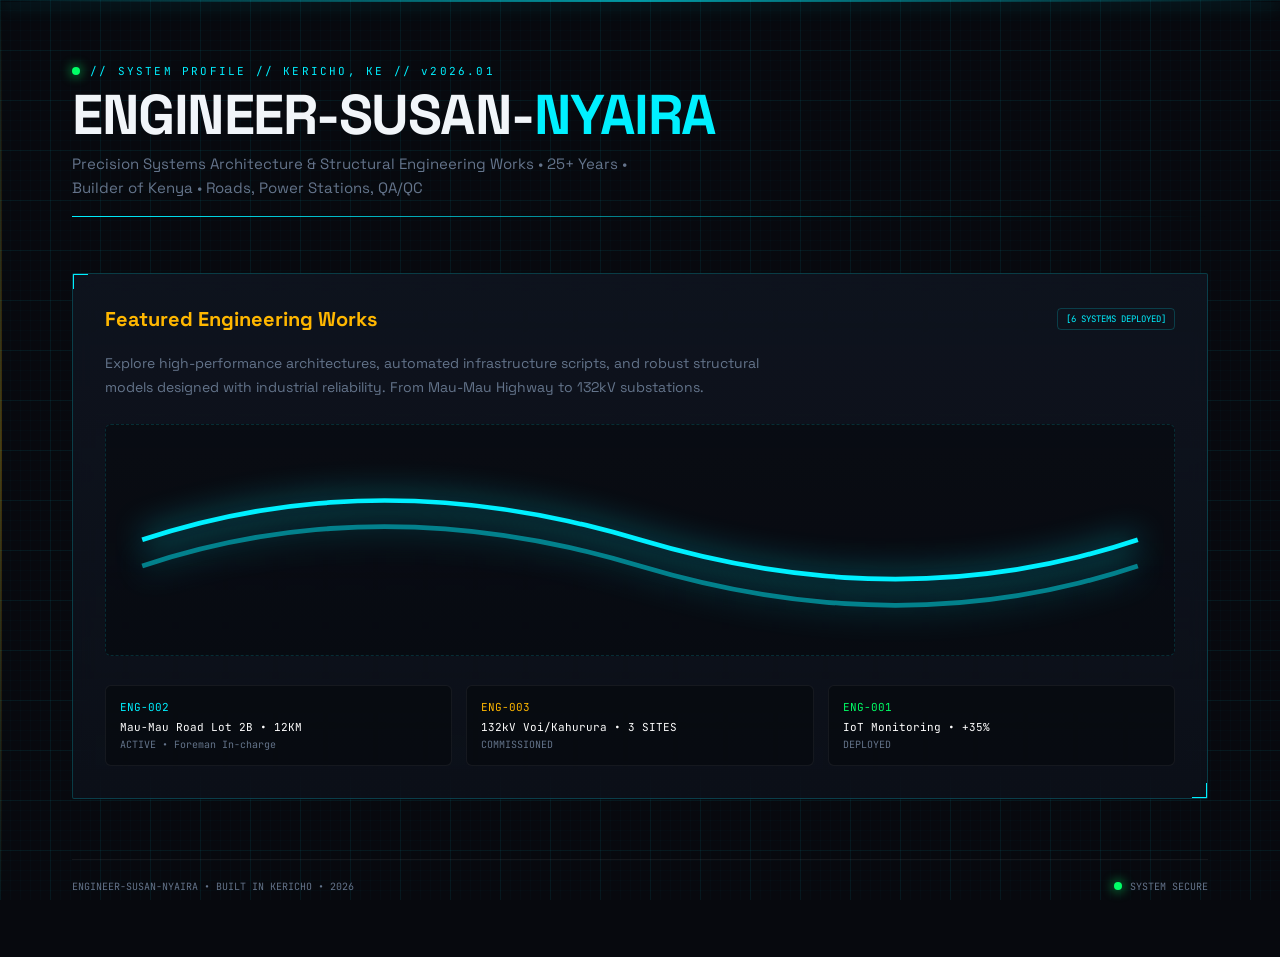
==== index.html @ d9f9caac "Refine: cool boot, lively blueprint scan, CAD hover, mobile perfect - no structure change" ====
<!DOCTYPE html><html lang="en"><head><meta charset="UTF-8"><meta name="viewport" content="width=device-width,initial-scale=1.0"><title>ENGINEER-SUSAN-NYAIRA | Portfolio</title><link rel="stylesheet" href="styles.css"><link href="https://fonts.googleapis.com/css2?family=JetBrains+Mono:wght@400;700&family=Space+Grotesk:wght@400;600;700&display=swap" rel="stylesheet"></head><body>
<!-- 1. LIVE OPENING BOOT SEQUENCE -->
<div id="boot-loader">
<div class="boot-line">> INITIALIZING SYSTEM KERNEL... [OK]</div>
<div class="boot-line">> LOADING ENGINEERING MODULES [CIVIL / POWER / QA-QC]... [OK]</div>
<div class="boot-line">> MOUNTING CAD SCHEMATICS & BLUEPRINTS... [SUCCESS]</div>
<div class="boot-line">> WELCOME, USER. SYSTEM ONLINE.</div>
</div>

<!-- 2. BACKGROUND BLUEPRINT GRID -->
<div class="blueprint-container"></div>

<!-- 3. MAIN CONTENT -->
<main style="max-width:1200px;margin:0 auto;padding:clamp(24px,6vw,64px) clamp(16px,4vw,32px);position:relative;z-index:1">
<header style="margin-bottom:clamp(24px,6vw,56px)">
<p style="color:var(--accent-cyan);font-family:'JetBrains Mono';margin-bottom:12px;font-size:11px;letter-spacing:0.2em;display:flex;gap:10px;align-items:center"><span class="glow-dot"></span>// SYSTEM PROFILE // KERICHO, KE // v2026.01</p>
<h1 style="font-size:clamp(28px,6vw,56px);font-weight:800;letter-spacing:-1.5px;line-height:0.9">ENGINEER-SUSAN-<span style="color:var(--accent-cyan)">NYAIRA</span></h1>
<p style="color:var(--text-muted);margin-top:12px;font-size:clamp(13px,2.5vw,15px);line-height:1.6;max-width:600px">Precision Systems Architecture & Structural Engineering Works • 25+ Years • Builder of Kenya • Roads, Power Stations, QA/QC</p>
<div class="header-underline"></div>
</header>

<section class="cad-card">
<div class="scan-line"></div>
<div style="display:flex;justify-content:space-between;align-items:center;flex-wrap:wrap;gap:12px;margin-bottom:20px">
<h2 style="color:var(--accent-amber);font-size:clamp(16px,3vw,20px)">Featured Engineering Works</h2>
<span style="font-family:'JetBrains Mono';font-size:9px;color:var(--accent-cyan);border:1px solid var(--border-tech);padding:4px 8px;border-radius:4px">[6 SYSTEMS DEPLOYED]</span>
</div>
<p style="color:var(--text-muted);line-height:1.7;font-size:14px;max-width:700px">Explore high-performance architectures, automated infrastructure scripts, and robust structural models designed with industrial reliability. From Mau-Mau Highway to 132kV substations.</p>

<!-- LIVE SCHEMATIC SVG -->
<svg viewBox="0 0 400 80" style="width:100%;height:auto;margin-top:24px;background:rgba(0,0,0,0.3);border-radius:6px;padding:10px;border:1px dashed rgba(0,240,255,0.15)">
<path class="schematic-path" d="M10,40 Q100,10 200,40 T390,40"/>
<path class="schematic-path" d="M10,50 Q100,20 200,50 T390,50" style="animation-delay:0.5s;opacity:0.5"/>
</svg>

<div style="display:grid;grid-template-columns:repeat(auto-fit,minmax(220px,1fr));gap:14px;margin-top:24px">
<div style="background:rgba(0,0,0,0.3);border:1px solid rgba(255,255,255,0.06);padding:14px;border-radius:6px;font-family:'JetBrains Mono';font-size:11px"><div style="color:var(--accent-cyan)">ENG-002</div><div style="margin-top:6px;color:#fff">Mau-Mau Road Lot 2B • 12KM</div><div style="color:var(--text-muted);font-size:10px;margin-top:4px">ACTIVE • Foreman In-charge</div></div>
<div style="background:rgba(0,0,0,0.3);border:1px solid rgba(255,255,255,0.06);padding:14px;border-radius:6px;font-family:'JetBrains Mono';font-size:11px"><div style="color:var(--accent-amber)">ENG-003</div><div style="margin-top:6px;color:#fff">132kV Voi/Kahurura • 3 SITES</div><div style="color:var(--text-muted);font-size:10px;margin-top:4px">COMMISSIONED</div></div>
<div style="background:rgba(0,0,0,0.3);border:1px solid rgba(255,255,255,0.06);padding:14px;border-radius:6px;font-family:'JetBrains Mono';font-size:11px"><div style="color:var(--accent-green)">ENG-001</div><div style="margin-top:6px;color:#fff">IoT Monitoring • +35%</div><div style="color:var(--text-muted);font-size:10px;margin-top:4px">DEPLOYED</div></div>
</div>
</section>

<footer style="margin-top:60px;padding-top:20px;border-top:1px solid rgba(255,255,255,0.06);display:flex;justify-content:space-between;flex-wrap:wrap;gap:10px;font-family:'JetBrains Mono';font-size:10px;color:var(--text-muted)"><div>ENGINEER-SUSAN-NYAIRA • BUILT IN KERICHO • 2026</div><div style="display:flex;gap:8px;align-items:center"><span class="glow-dot"></span> SYSTEM SECURE</div></footer>
</main>
</body></html>
---- styles.css ----
:root{
  --bg-obsidian:#07090e;
  --card-bg:#0f141f;
  --accent-cyan:#00f0ff;
  --accent-green:#00ff66;
  --accent-amber:#ffb700;
  --text-main:#f1f5f9;
  --text-muted:#64748b;
  --border-tech:rgba(0,240,255,0.2);
}
*{box-sizing:border-box;margin:0;padding:0}
body{
  background-color:var(--bg-obsidian);
  color:var(--text-main);
  font-family:'Space Grotesk','JetBrains Mono',monospace;
  overflow-x:hidden;
  -webkit-font-smoothing:antialiased;
}

/* 1. BOOT-SEQUENCE - REFINED */
#boot-loader{
  position:fixed;top:0;left:0;width:100vw;height:100vh;
  background:radial-gradient(120% 120% at 20% 0%,rgba(0,240,255,0.08),transparent 50%),var(--bg-obsidian);
  z-index:9999;display:flex;flex-direction:column;justify-content:center;align-items:flex-start;
  padding:clamp(20px,6vw,64px);
  font-family:'JetBrains Mono',monospace;
  color:var(--accent-green);
  animation:fadeOutLoader 0.7s cubic-bezier(0.16,1,0.3,1) 2.6s forwards;
}
.boot-line{
  font-size:clamp(11px,2.8vw,14px);
  margin-bottom:10px;opacity:0;transform:translateX(-10px);
  animation:typeLine 0.5s cubic-bezier(0.16,1,0.3,1) forwards;
  letter-spacing:0.02em;line-height:1.5;
  position:relative;
}
.boot-line::before{content:'▌';margin-right:8px;opacity:0.5}
.boot-line:nth-child(1){animation-delay:0.2s}
.boot-line:nth-child(2){animation-delay:0.65s;color:var(--accent-cyan);text-shadow:0 0 12px rgba(0,240,255,0.4)}
.boot-line:nth-child(3){animation-delay:1.1s;color:var(--accent-amber)}
.boot-line:nth-child(4){animation-delay:1.65s;color:var(--accent-green);font-weight:700;font-size:clamp(13px,3.2vw,16px)}
.boot-line:nth-child(4)::after{content:'_';animation:blink 1s steps(1) infinite;margin-left:4px}
@keyframes typeLine{to{opacity:1;transform:translateX(0)}}
@keyframes blink{0%,50%{opacity:1}51%,100%{opacity:0}}
@keyframes fadeOutLoader{to{opacity:0;visibility:hidden;transform:scale(1.02)}}

/* 2. BLUEPRINT GRID - REFINED LIVELY */
.blueprint-container{
  position:fixed;top:0;left:0;width:100vw;height:100vh;
  background-image:
    linear-gradient(to right,rgba(0,240,255,0.05) 1px,transparent 1px),
    linear-gradient(to bottom,rgba(0,240,255,0.05) 1px,transparent 1px),
    linear-gradient(to right,rgba(0,240,255,0.02) 1px,transparent 1px),
    linear-gradient(to bottom,rgba(0,240,255,0.02) 1px,transparent 1px);
  background-size:50px 50px,50px 50px,10px 10px,10px 10px;
  z-index:-1;pointer-events:none;
  animation:gridFloat 60s linear infinite;
}
@keyframes gridFloat{from{background-position:0 0,0 0,0 0,0 0}to{background-position:50px 50px,50px 50px,10px 10px,10px 10px}}
.blueprint-container::after{
  content:'';position:absolute;top:0;left:0;width:100%;height:2px;
  background:linear-gradient(90deg,transparent,var(--accent-cyan),transparent);
  opacity:0.6;box-shadow:0 0 20px var(--accent-cyan);
  animation:scanGrid 7s cubic-bezier(0.4,0,0.2,1) infinite;
}
.blueprint-container::before{
  content:'';position:absolute;top:0;left:0;width:2px;height:100%;
  background:linear-gradient(180deg,transparent,var(--accent-amber),transparent);
  opacity:0.25;animation:scanGridV 9s linear infinite;
}
@keyframes scanGrid{0%{transform:translateY(-10vh)}100%{transform:translateY(110vh)}}
@keyframes scanGridV{0%{transform:translateX(-10vw)}100%{transform:translateX(110vw)}}

/* 3. CAD CARDS - REFINED ENGINEER */
.cad-card{
  background:linear-gradient(180deg,rgba(15,20,31,0.9),rgba(15,20,31,0.6));
  backdrop-filter:blur(12px);
  border:1px solid var(--border-tech);
  padding:clamp(18px,4vw,32px);
  position:relative;
  transition:all 0.4s cubic-bezier(0.16,1,0.3,1);
  border-radius:2px;
  overflow:hidden;
}
.cad-card::before,.cad-card::after{
  content:'';position:absolute;width:14px;height:14px;
  border-color:var(--accent-cyan);border-style:solid;
  transition:all 0.4s cubic-bezier(0.16,1,0.3,1);
  z-index:2;
}
.cad-card::before{top:-1px;left:-1px;border-width:2px 0 0 2px}
.cad-card::after{bottom:-1px;right:-1px;border-width:0 2px 2px 0}
.cad-card:hover{border-color:var(--accent-cyan);box-shadow:0 0 30px rgba(0,240,255,0.18),0 12px 40px rgba(0,0,0,0.5);transform:translateY(-6px) scale(1.01)}
.cad-card:hover::before,.cad-card:hover::after{width:100%;height:100%;opacity:0.15}
.cad-card .scan-line{
  position:absolute;top:0;left:-100%;width:60%;height:100%;
  background:linear-gradient(90deg,transparent,rgba(0,240,255,0.07),transparent);
  animation:sweep 3.5s infinite;pointer-events:none;
}
@keyframes sweep{100%{left:200%}}

/* 4. SVG SCHEMATIC - REFINED */
.schematic-path{
  stroke:var(--accent-cyan);stroke-width:1.8;fill:none;
  stroke-dasharray:1000;stroke-dashoffset:1000;
  filter:drop-shadow(0 0 6px var(--accent-cyan));
  animation:drawSchematic 3.5s cubic-bezier(0.16,1,0.3,1) forwards infinite alternate;
}
@keyframes drawSchematic{to{stroke-dashoffset:0}}

/* EXTRA COOL ENGINEER TOUCHES */
.glow-dot{width:8px;height:8px;background:var(--accent-green);border-radius:50%;box-shadow:0 0 12px var(--accent-green);display:inline-block;animation:pulse 1.5s infinite}
@keyframes pulse{0%,100%{opacity:1;transform:scale(1)}50%{opacity:0.6;transform:scale(1.2)}}
.header-underline{height:1px;background:linear-gradient(90deg,var(--accent-cyan),transparent);margin-top:16px;transform-origin:left;animation:growLine 1s 0.8s both}
@keyframes growLine{from{transform:scaleX(0)}to{transform:scaleX(1)}}
@media(max-width:640px){
  #boot-loader{padding:20px}
  .cad-card{padding:20px}
}
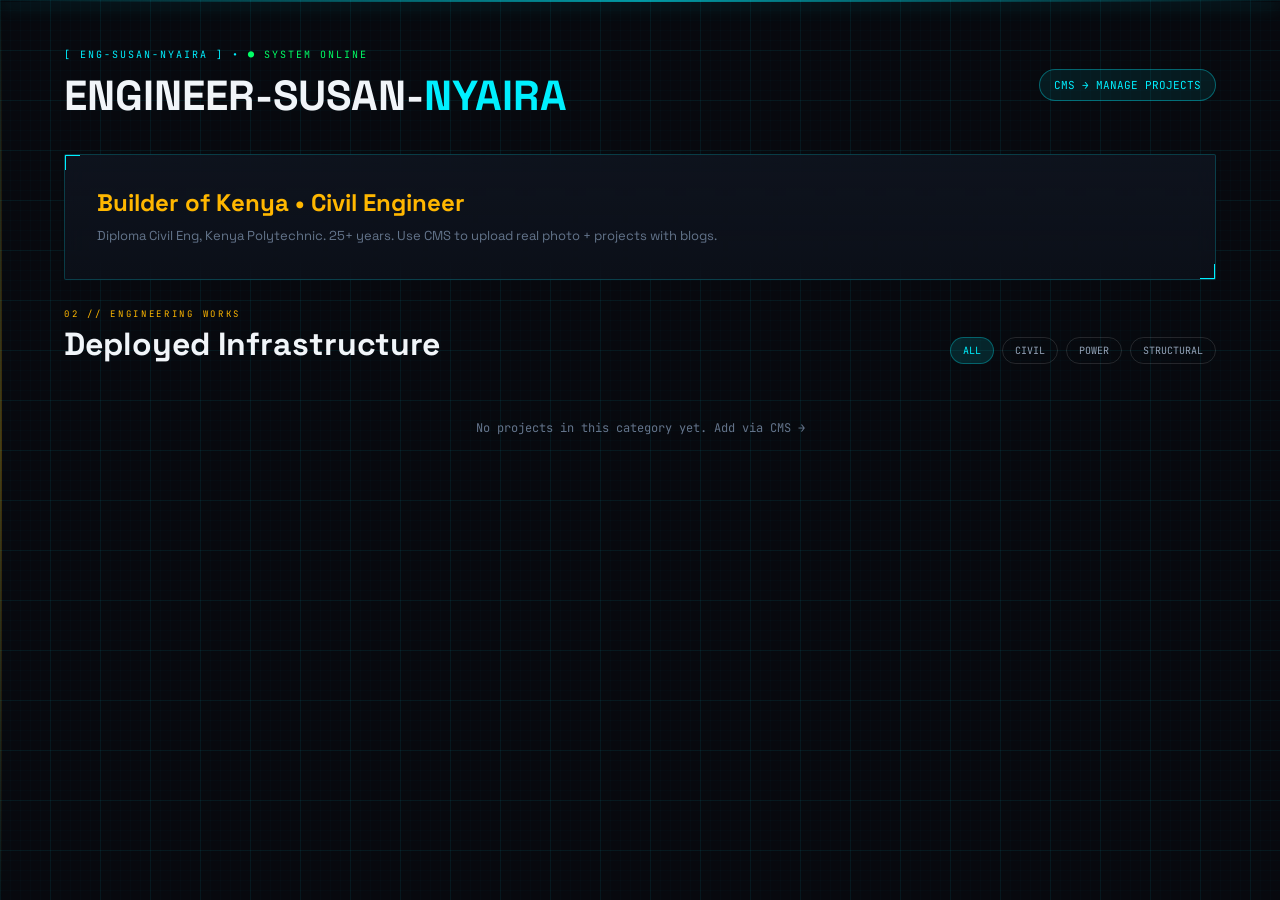
==== commit b96fd41a: "CMS: blog + photos showcase for all categories, filterable projects" ====
--- a/index.html
+++ b/index.html
@@ -1,45 +1,75 @@
 <!DOCTYPE html><html lang="en"><head><meta charset="UTF-8"><meta name="viewport" content="width=device-width,initial-scale=1.0"><title>ENGINEER-SUSAN-NYAIRA | Portfolio</title><link rel="stylesheet" href="styles.css"><link href="https://fonts.googleapis.com/css2?family=JetBrains+Mono:wght@400;700&family=Space+Grotesk:wght@400;600;700&display=swap" rel="stylesheet"></head><body>
-<!-- 1. LIVE OPENING BOOT SEQUENCE -->
-<div id="boot-loader">
-<div class="boot-line">> INITIALIZING SYSTEM KERNEL... [OK]</div>
-<div class="boot-line">> LOADING ENGINEERING MODULES [CIVIL / POWER / QA-QC]... [OK]</div>
-<div class="boot-line">> MOUNTING CAD SCHEMATICS & BLUEPRINTS... [SUCCESS]</div>
-<div class="boot-line">> WELCOME, USER. SYSTEM ONLINE.</div>
+<div id="boot-loader"><div class="boot-line">> INITIALIZING SYSTEM KERNEL... [OK]</div><div class="boot-line">> LOADING ENGINEERING MODULES [CIVIL / POWER / QA-QC]... [OK]</div><div class="boot-line">> MOUNTING PROJECT DATABASE FROM CMS... [SUCCESS]</div><div class="boot-line">> WELCOME, USER. SYSTEM ONLINE.</div></div>
+<div class="blueprint-container"></div>
+<main style="max-width:1200px;margin:0 auto;padding:clamp(20px,5vw,48px) clamp(14px,3vw,24px);position:relative;z-index:1">
+<header style="margin-bottom:32px;display:flex;justify-content:space-between;align-items:center;flex-wrap:wrap;gap:12px">
+<div><p style="color:var(--accent-cyan);font-family:'JetBrains Mono';font-size:10px;letter-spacing:0.2em">[ ENG-SUSAN-NYAIRA ] • <span style="color:var(--accent-green)">● SYSTEM ONLINE</span></p><h1 style="font-size:clamp(26px,6vw,42px);font-weight:800;margin-top:8px">ENGINEER-SUSAN-<span style="color:var(--accent-cyan)">NYAIRA</span></h1></div>
+<a href="admin.html" style="font-family:'JetBrains Mono';font-size:11px;color:var(--accent-cyan);border:1px solid rgba(0,240,255,0.35);padding:8px 14px;border-radius:20px;background:rgba(0,240,255,0.08);text-decoration:none">CMS → MANAGE PROJECTS</a>
+</header>
+
+<section class="cad-card" style="margin-bottom:28px"><div class="scan-line"></div><h2 style="color:var(--accent-amber)">Builder of Kenya • Civil Engineer</h2><p style="color:var(--text-muted);margin-top:8px;font-size:13px;line-height:1.6">Diploma Civil Eng, Kenya Polytechnic. 25+ years. Use CMS to upload real photo + projects with blogs.</p></section>
+
+<section>
+<div style="display:flex;justify-content:space-between;align-items:end;flex-wrap:wrap;gap:12px;margin-bottom:16px">
+<div><div style="font-family:'JetBrains Mono';font-size:9px;letter-spacing:0.3em;color:var(--accent-amber)">02 // ENGINEERING WORKS</div><h2 style="font-size:clamp(22px,5vw,32px);font-weight:700;margin-top:4px">Deployed Infrastructure</h2></div>
+<div id="filters" style="display:flex;gap:8px;flex-wrap:wrap">
+<button class="fBtn active" data-f="all" style="font-family:'JetBrains Mono';font-size:10px;padding:6px 12px;border-radius:20px;border:1px solid rgba(0,240,255,0.3);background:rgba(0,240,255,0.12);color:var(--accent-cyan);cursor:pointer">ALL</button>
+<button class="fBtn" data-f="civil" style="font-family:'JetBrains Mono';font-size:10px;padding:6px 12px;border-radius:20px;border:1px solid rgba(255,255,255,0.12);background:transparent;color:#94a3b8;cursor:pointer">CIVIL</button>
+<button class="fBtn" data-f="power" style="font-family:'JetBrains Mono';font-size:10px;padding:6px 12px;border-radius:20px;border:1px solid rgba(255,255,255,0.12);background:transparent;color:#94a3b8;cursor:pointer">POWER</button>
+<button class="fBtn" data-f="structural" style="font-family:'JetBrains Mono';font-size:10px;padding:6px 12px;border-radius:20px;border:1px solid rgba(255,255,255,0.12);background:transparent;color:#94a3b8;cursor:pointer">STRUCTURAL</button>
+</div>
 </div>
 
-<!-- 2. BACKGROUND BLUEPRINT GRID -->
-<div class="blueprint-container"></div>
+<div id="projectGrid" style="display:grid;grid-template-columns:1fr;gap:14px"></div>
+</section>
+</main>
 
-<!-- 3. MAIN CONTENT -->
-<main style="max-width:1200px;margin:0 auto;padding:clamp(24px,6vw,64px) clamp(16px,4vw,32px);position:relative;z-index:1">
-<header style="margin-bottom:clamp(24px,6vw,56px)">
-<p style="color:var(--accent-cyan);font-family:'JetBrains Mono';margin-bottom:12px;font-size:11px;letter-spacing:0.2em;display:flex;gap:10px;align-items:center"><span class="glow-dot"></span>// SYSTEM PROFILE // KERICHO, KE // v2026.01</p>
-<h1 style="font-size:clamp(28px,6vw,56px);font-weight:800;letter-spacing:-1.5px;line-height:0.9">ENGINEER-SUSAN-<span style="color:var(--accent-cyan)">NYAIRA</span></h1>
-<p style="color:var(--text-muted);margin-top:12px;font-size:clamp(13px,2.5vw,15px);line-height:1.6;max-width:600px">Precision Systems Architecture & Structural Engineering Works • 25+ Years • Builder of Kenya • Roads, Power Stations, QA/QC</p>
-<div class="header-underline"></div>
-</header>
+<!-- BLOG MODAL -->
+<div id="modal" style="position:fixed;inset:0;background:rgba(0,0,0,0.85);backdrop-filter:blur(12px);z-index:100;display:none;padding:16px;overflow-y:auto">
+<div style="max-width:700px;margin:40px auto;background:#0f141f;border:1px solid rgba(0,240,255,0.2);border-radius:12px;padding:20px;position:relative">
+<button onclick="document.getElementById('modal').style.display='none'" style="position:absolute;top:12px;right:12px;background:rgba(255,255,255,0.08);border:1px solid rgba(255,255,255,0.15);color:#fff;padding:6px 10px;border-radius:6px;cursor:pointer;font-family:'JetBrains Mono';font-size:11px">[X] CLOSE</button>
+<div id="modalContent"></div>
+</div>
+</div>
 
-<section class="cad-card">
-<div class="scan-line"></div>
-<div style="display:flex;justify-content:space-between;align-items:center;flex-wrap:wrap;gap:12px;margin-bottom:20px">
-<h2 style="color:var(--accent-amber);font-size:clamp(16px,3vw,20px)">Featured Engineering Works</h2>
-<span style="font-family:'JetBrains Mono';font-size:9px;color:var(--accent-cyan);border:1px solid var(--border-tech);padding:4px 8px;border-radius:4px">[6 SYSTEMS DEPLOYED]</span>
-</div>
-<p style="color:var(--text-muted);line-height:1.7;font-size:14px;max-width:700px">Explore high-performance architectures, automated infrastructure scripts, and robust structural models designed with industrial reliability. From Mau-Mau Highway to 132kV substations.</p>
-
-<!-- LIVE SCHEMATIC SVG -->
-<svg viewBox="0 0 400 80" style="width:100%;height:auto;margin-top:24px;background:rgba(0,0,0,0.3);border-radius:6px;padding:10px;border:1px dashed rgba(0,240,255,0.15)">
-<path class="schematic-path" d="M10,40 Q100,10 200,40 T390,40"/>
-<path class="schematic-path" d="M10,50 Q100,20 200,50 T390,50" style="animation-delay:0.5s;opacity:0.5"/>
-</svg>
-
-<div style="display:grid;grid-template-columns:repeat(auto-fit,minmax(220px,1fr));gap:14px;margin-top:24px">
-<div style="background:rgba(0,0,0,0.3);border:1px solid rgba(255,255,255,0.06);padding:14px;border-radius:6px;font-family:'JetBrains Mono';font-size:11px"><div style="color:var(--accent-cyan)">ENG-002</div><div style="margin-top:6px;color:#fff">Mau-Mau Road Lot 2B • 12KM</div><div style="color:var(--text-muted);font-size:10px;margin-top:4px">ACTIVE • Foreman In-charge</div></div>
-<div style="background:rgba(0,0,0,0.3);border:1px solid rgba(255,255,255,0.06);padding:14px;border-radius:6px;font-family:'JetBrains Mono';font-size:11px"><div style="color:var(--accent-amber)">ENG-003</div><div style="margin-top:6px;color:#fff">132kV Voi/Kahurura • 3 SITES</div><div style="color:var(--text-muted);font-size:10px;margin-top:4px">COMMISSIONED</div></div>
-<div style="background:rgba(0,0,0,0.3);border:1px solid rgba(255,255,255,0.06);padding:14px;border-radius:6px;font-family:'JetBrains Mono';font-size:11px"><div style="color:var(--accent-green)">ENG-001</div><div style="margin-top:6px;color:#fff">IoT Monitoring • +35%</div><div style="color:var(--text-muted);font-size:10px;margin-top:4px">DEPLOYED</div></div>
-</div>
-</section>
-
-<footer style="margin-top:60px;padding-top:20px;border-top:1px solid rgba(255,255,255,0.06);display:flex;justify-content:space-between;flex-wrap:wrap;gap:10px;font-family:'JetBrains Mono';font-size:10px;color:var(--text-muted)"><div>ENGINEER-SUSAN-NYAIRA • BUILT IN KERICHO • 2026</div><div style="display:flex;gap:8px;align-items:center"><span class="glow-dot"></span> SYSTEM SECURE</div></footer>
-</main>
+<script>
+function getProjects(){return JSON.parse(localStorage.getItem('eng_susan_projects')||'[]');}
+let activeFilter='all';
+function renderGrid(){
+  const grid=document.getElementById('projectGrid'); const projects=getProjects();
+  const filtered=activeFilter==='all'?projects:projects.filter(p=>p.cat===activeFilter);
+  grid.innerHTML='';
+  if(filtered.length===0){grid.innerHTML='<div style="text-align:center;padding:40px;color:#64748b;font-family:JetBrains Mono;font-size:12px">No projects in this category yet. Add via CMS →</div>'; return;}
+  filtered.forEach(p=>{
+    const card=document.createElement('div'); card.className='cad-card'; card.style.cursor='pointer';
+    card.innerHTML=`<div class="scan-line"></div>
+      <div style="display:flex;justify-content:space-between;align-items:center"><span style="font-family:'JetBrains Mono';font-size:9px;color:var(--accent-cyan);border:1px solid rgba(0,240,255,0.3);padding:3px 7px;border-radius:4px">${p.id} • ${p.cat.toUpperCase()}</span><span style="font-family:'JetBrains Mono';font-size:9px;color:var(--text-muted)">${p.photos?.length||0} 📷</span></div>
+      <h3 style="font-size:16px;font-weight:700;margin-top:10px">${p.title}</h3>
+      <p style="color:var(--text-muted);font-size:12px;margin-top:6px;line-height:1.5">${p.desc||''}</p>
+      ${p.photos && p.photos[0]?`<img src="${p.photos[0]}" style="width:100%;height:160px;object-fit:cover;border-radius:8px;margin-top:12px;border:1px solid rgba(255,255,255,0.08)">`:''}
+      <div style="margin-top:12px"><span style="display:inline-block;font-family:'JetBrains Mono';font-size:10px;padding:5px 10px;border-radius:20px;background:rgba(255,183,0,0.12);color:var(--accent-amber);border:1px solid rgba(255,183,0,0.25)">${p.metric||'View Blog →'}</span></div>`;
+    card.onclick=()=>openBlog(p.id);
+    grid.appendChild(card);
+  });
+}
+function openBlog(id){
+  const p=getProjects().find(x=>x.id===id); if(!p) return;
+  const mc=document.getElementById('modalContent');
+  mc.innerHTML=`<div style="font-family:'JetBrains Mono';font-size:10px;color:var(--accent-cyan);letter-spacing:0.15em">${p.id} // ${p.cat.toUpperCase()}</div>
+    <h2 style="font-size:24px;font-weight:800;margin-top:8px">${p.title}</h2>
+    <p style="color:var(--text-muted);margin-top:8px;font-size:13px">${p.desc||''}</p>
+    <div style="margin-top:16px;display:flex;gap:8px;flex-wrap:wrap">${p.photos?.map(src=>`<img src="${src}" style="width:100%;max-height:300px;object-fit:cover;border-radius:8px;border:1px solid rgba(255,255,255,0.1);margin-bottom:8px">`).join('')||'<div style="color:#64748b;font-size:12px">No photos uploaded yet</div>'}</div>
+    <div style="margin-top:20px;background:rgba(0,0,0,0.3);border:1px solid rgba(255,255,255,0.06);border-radius:8px;padding:16px;line-height:1.7;font-size:13px;white-space:pre-wrap">${p.blog||'No blog content yet.'}</div>
+    <div style="margin-top:16px"><span style="font-family:'JetBrains Mono';font-size:11px;padding:6px 12px;background:rgba(255,183,0,0.15);border:1px solid rgba(255,183,0,0.3);border-radius:20px;color:var(--accent-amber)">${p.metric||''}</span></div>`;
+  document.getElementById('modal').style.display='block';
+}
+document.querySelectorAll('.fBtn').forEach(b=>{
+  b.addEventListener('click',()=>{
+    document.querySelectorAll('.fBtn').forEach(x=>{x.style.background='transparent';x.style.color='#94a3b8';x.style.borderColor='rgba(255,255,255,0.12)'});
+    b.style.background='rgba(0,240,255,0.12)'; b.style.color='var(--accent-cyan)'; b.style.borderColor='rgba(0,240,255,0.3)';
+    activeFilter=b.dataset.f; renderGrid();
+  });
+});
+renderGrid();
+</script>
 </body></html>
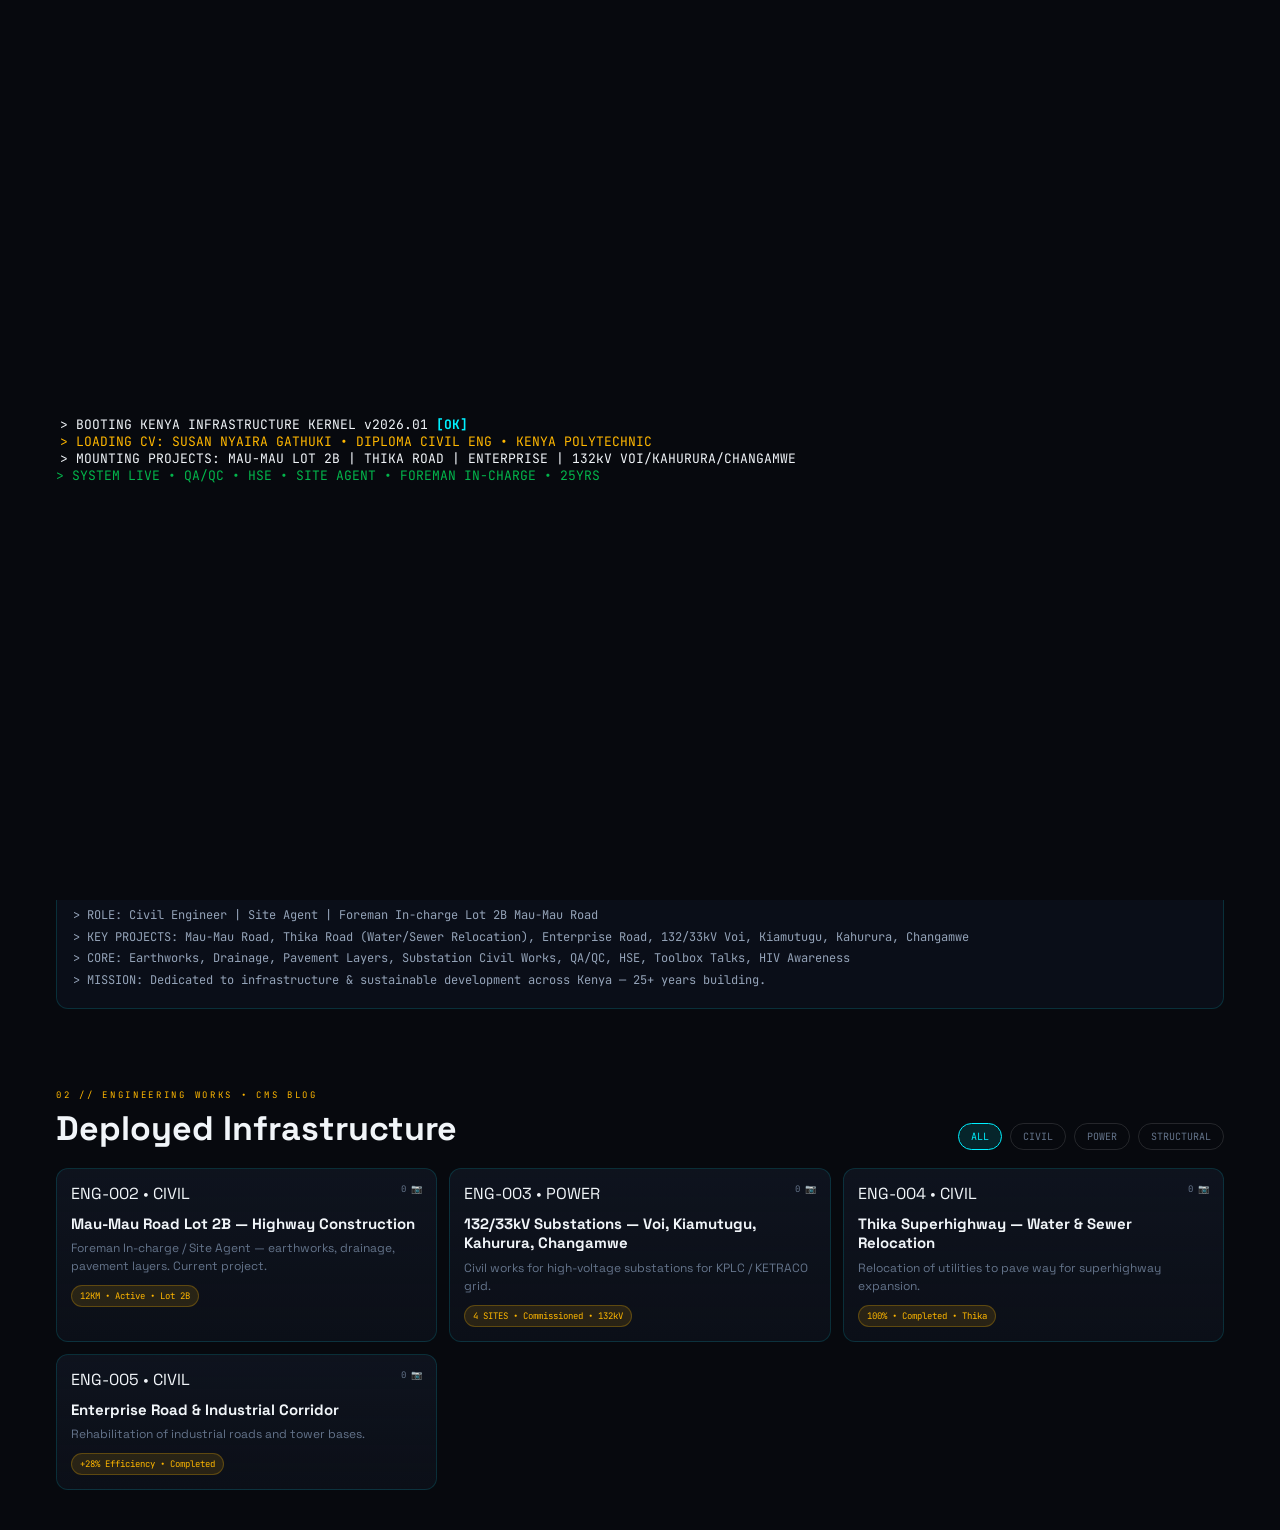
==== commit f903d0e2: "REDO: lively engineer animations - live road draw, power grid particles, crane, boot, counters, real" ====
--- a/index.html
+++ b/index.html
@@ -1,75 +1,198 @@
-<!DOCTYPE html><html lang="en"><head><meta charset="UTF-8"><meta name="viewport" content="width=device-width,initial-scale=1.0"><title>ENGINEER-SUSAN-NYAIRA | Portfolio</title><link rel="stylesheet" href="styles.css"><link href="https://fonts.googleapis.com/css2?family=JetBrains+Mono:wght@400;700&family=Space+Grotesk:wght@400;600;700&display=swap" rel="stylesheet"></head><body>
-<div id="boot-loader"><div class="boot-line">> INITIALIZING SYSTEM KERNEL... [OK]</div><div class="boot-line">> LOADING ENGINEERING MODULES [CIVIL / POWER / QA-QC]... [OK]</div><div class="boot-line">> MOUNTING PROJECT DATABASE FROM CMS... [SUCCESS]</div><div class="boot-line">> WELCOME, USER. SYSTEM ONLINE.</div></div>
-<div class="blueprint-container"></div>
-<main style="max-width:1200px;margin:0 auto;padding:clamp(20px,5vw,48px) clamp(14px,3vw,24px);position:relative;z-index:1">
-<header style="margin-bottom:32px;display:flex;justify-content:space-between;align-items:center;flex-wrap:wrap;gap:12px">
-<div><p style="color:var(--accent-cyan);font-family:'JetBrains Mono';font-size:10px;letter-spacing:0.2em">[ ENG-SUSAN-NYAIRA ] • <span style="color:var(--accent-green)">● SYSTEM ONLINE</span></p><h1 style="font-size:clamp(26px,6vw,42px);font-weight:800;margin-top:8px">ENGINEER-SUSAN-<span style="color:var(--accent-cyan)">NYAIRA</span></h1></div>
-<a href="admin.html" style="font-family:'JetBrains Mono';font-size:11px;color:var(--accent-cyan);border:1px solid rgba(0,240,255,0.35);padding:8px 14px;border-radius:20px;background:rgba(0,240,255,0.08);text-decoration:none">CMS → MANAGE PROJECTS</a>
-</header>
+<!DOCTYPE html><html lang="en"><head><meta charset="UTF-8"><meta name="viewport" content="width=device-width,initial-scale=1.0"><title>ENGINEER SUSAN NYAIRA GATHUKI | Builder of Kenya</title>
+<link href="https://fonts.googleapis.com/css2?family=Space+Grotesk:wght@600;800&family=JetBrains+Mono:wght@400;700&display=swap" rel="stylesheet">
+<script src="https://cdnjs.cloudflare.com/ajax/libs/gsap/3.12.5/gsap.min.js"></script>
+<style>
+:root{--bg:#07090e;--card:#0f141f;--cyan:#00f0ff;--amber:#ffb700;--green:#00ff66;--muted:#64748b}
+*{margin:0;padding:0;box-sizing:border-box}
+body{background:var(--bg);color:#f1f5f9;font-family:'Space Grotesk';overflow-x:hidden}
+canvas#field{position:fixed;inset:0;z-index:-2;opacity:0.35}
+.blueprint{position:fixed;inset:0;z-index:-1;background-image:linear-gradient(rgba(0,240,255,0.06) 1px,transparent 1px),linear-gradient(90deg,rgba(0,240,255,0.06) 1px,transparent 1px);background-size:48px 48px;animation:gridMove 30s linear infinite}
+@keyframes gridMove{to{background-position:48px 48px}}
 
-<section class="cad-card" style="margin-bottom:28px"><div class="scan-line"></div><h2 style="color:var(--accent-amber)">Builder of Kenya • Civil Engineer</h2><p style="color:var(--text-muted);margin-top:8px;font-size:13px;line-height:1.6">Diploma Civil Eng, Kenya Polytechnic. 25+ years. Use CMS to upload real photo + projects with blogs.</p></section>
+/* BOOT - LIVELY */
+#boot{position:fixed;inset:0;background:var(--bg);z-index:9999;display:flex;flex-direction:column;justify-content:center;padding:clamp(20px,6vw,60px);font-family:'JetBrains Mono';font-size:13px}
+.boot{opacity:0;transform:translateX(-12px)}
+.boot b{color:var(--cyan)}.boot.g{color:var(--green)}.boot.a{color:var(--amber)}
 
-<section>
-<div style="display:flex;justify-content:space-between;align-items:end;flex-wrap:wrap;gap:12px;margin-bottom:16px">
-<div><div style="font-family:'JetBrains Mono';font-size:9px;letter-spacing:0.3em;color:var(--accent-amber)">02 // ENGINEERING WORKS</div><h2 style="font-size:clamp(22px,5vw,32px);font-weight:700;margin-top:4px">Deployed Infrastructure</h2></div>
-<div id="filters" style="display:flex;gap:8px;flex-wrap:wrap">
-<button class="fBtn active" data-f="all" style="font-family:'JetBrains Mono';font-size:10px;padding:6px 12px;border-radius:20px;border:1px solid rgba(0,240,255,0.3);background:rgba(0,240,255,0.12);color:var(--accent-cyan);cursor:pointer">ALL</button>
-<button class="fBtn" data-f="civil" style="font-family:'JetBrains Mono';font-size:10px;padding:6px 12px;border-radius:20px;border:1px solid rgba(255,255,255,0.12);background:transparent;color:#94a3b8;cursor:pointer">CIVIL</button>
-<button class="fBtn" data-f="power" style="font-family:'JetBrains Mono';font-size:10px;padding:6px 12px;border-radius:20px;border:1px solid rgba(255,255,255,0.12);background:transparent;color:#94a3b8;cursor:pointer">POWER</button>
-<button class="fBtn" data-f="structural" style="font-family:'JetBrains Mono';font-size:10px;padding:6px 12px;border-radius:20px;border:1px solid rgba(255,255,255,0.12);background:transparent;color:#94a3b8;cursor:pointer">STRUCTURAL</button>
+/* NAV */
+.nav{position:sticky;top:0;z-index:40;display:flex;justify-content:space-between;align-items:center;padding:12px 16px;background:rgba(7,9,14,0.8);backdrop-filter:blur(14px);border-bottom:1px solid rgba(0,240,255,0.15);font-family:'JetBrains Mono';font-size:11px}
+.nav.live{display:flex;gap:8px;align-items:center;color:var(--green)}.dot{width:8px;height:8px;background:var(--green);border-radius:50%;box-shadow:0 0 12px var(--green);animation:pulse 1.2s infinite}
+@keyframes pulse{0%,100%{transform:scale(1)}50%{transform:scale(1.3)}}
+
+/* HERO - LIVE ENGINEERING */
+.hero{max-width:1200px;margin:auto;padding:32px 16px 20px;display:grid;grid-template-columns:1.2fr 0.8fr;gap:24px;align-items:center}
+@media(max-width:860px){.hero{grid-template-columns:1fr}}
+.eyebrow{font-family:'JetBrains Mono';font-size:9px;letter-spacing:0.3em;color:var(--amber);display:flex;gap:8px;flex-wrap:wrap}
+.title{font-size:clamp(30px,6vw,64px);font-weight:800;line-height:0.9;margin-top:12px}
+.title.cyan{color:var(--cyan);text-shadow:0 0 20px rgba(0,240,255,0.5)}
+.subtitle{color:var(--muted);font-size:14px;margin-top:10px;line-height:1.6;max-width:560px}
+.type{border-right:2px solid var(--cyan);animation:blink 1s steps(1) infinite}
+@keyframes blink{50%{border-color:transparent}}
+
+/* LIVE ROAD SVG */
+.live-card{background:linear-gradient(180deg,rgba(15,20,31,0.9),rgba(15,20,31,0.6));backdrop-filter:blur(12px);border:1px solid rgba(0,240,255,0.18);border-radius:14px;padding:16px;position:relative;overflow:hidden}
+.live-card::before{content:'';position:absolute;inset:0;background:repeating-linear-gradient(0deg,transparent,transparent 2px,rgba(0,240,255,0.02) 3px);pointer-events:none}
+.badge{font-family:'JetBrains Mono';font-size:9px;padding:4px 8px;border-radius:4px;border:1px solid rgba(0,240,255,0.3);color:var(--cyan);display:inline-block}
+.photoBox{width:100%;aspect-ratio:1;border-radius:12px;background:radial-gradient(100% 100% at 30% 20%,#1c2540,#0b0f1a);border:1px solid rgba(255,255,255,0.08);overflow:hidden;position:relative;margin-top:12px;display:flex;align-items:center;justify-content:center}
+.photoBox img{width:100%;height:100%;object-fit:cover;display:none}
+.crane{position:absolute;bottom:0;left:0;width:100%;height:100%;pointer-events:none}
+.road-svg{width:100%;height:90px;margin-top:12px}
+.path{stroke:var(--cyan);stroke-width:1.5;fill:none;stroke-dasharray:600;stroke-dashoffset:600;filter:drop-shadow(0 0 6px var(--cyan))}
+.tower{stroke:var(--amber);stroke-width:1.2;fill:none;stroke-dasharray:400;stroke-dashoffset:400}
+
+/* METRICS - LIVE COUNTING */
+.metrics{display:grid;grid-template-columns:repeat(4,1fr);gap:8px;margin-top:16px}
+@media(max-width:520px){.metrics{grid-template-columns:repeat(2,1fr)}}
+.met{background:rgba(0,0,0,0.35);border:1px solid rgba(255,255,255,0.07);border-radius:10px;padding:12px;text-align:center;position:relative;overflow:hidden}
+.met.n{font-family:'JetBrains Mono';font-size:22px;font-weight:800;color:var(--cyan)}.met.l{font-family:'JetBrains Mono';font-size:8px;color:var(--muted);margin-top:2px;letter-spacing:0.12em}
+.met.bar{position:absolute;bottom:0;left:0;height:2px;background:linear-gradient(90deg,var(--cyan),var(--amber));width:0}
+
+/* SECTIONS */
+.section{max-width:1200px;margin:auto;padding:40px 16px}
+.sec-k{font-family:'JetBrains Mono';font-size:9px;letter-spacing:0.3em;color:var(--amber)}.sec-t{font-size:clamp(22px,4.5vw,34px);font-weight:800;margin-top:6px}
+.term{background:#0a0e18;border:1px solid rgba(0,240,255,0.15);border-radius:12px;overflow:hidden;margin-top:16px}
+.termHead{display:flex;gap:6px;padding:10px 14px;background:rgba(0,0,0,0.4);border-bottom:1px solid rgba(255,255,255,0.06);align-items:center}
+.termHead span{width:10px;height:10px;border-radius:50%}.termHead span:nth-child(1){background:#ef4444}.termHead span:nth-child(2){background:#ffb700}.termHead span:nth-child(3){background:#00ff66}
+.termBody{padding:16px;font-family:'JetBrains Mono';font-size:12px;line-height:1.8;color:#94a3b8}
+.termBody.c{color:var(--cyan)}.termBody.g{color:var(--green)}.termBody.a{color:var(--amber)}
+
+.grid{display:grid;grid-template-columns:1fr;gap:12px;margin-top:18px}
+@media(min-width:600px){.grid{grid-template-columns:repeat(2,1fr)}}@media(min-width:980px){.grid{grid-template-columns:repeat(3,1fr)}}
+.pCard{background:linear-gradient(180deg,rgba(15,20,31,0.95),rgba(15,20,31,0.6));border:1px solid rgba(0,240,255,0.14);border-radius:12px;padding:14px;position:relative;overflow:hidden;transition:0.4s cubic-bezier(0.16,1,0.3,1);cursor:pointer}
+.pCard:hover{transform:translateY(-5px) scale(1.01);border-color:var(--cyan);box-shadow:0 14px 36px rgba(0,0,0,0.5),0 0 24px rgba(0,240,255,0.15)}
+.pCard.id{font-family:'JetBrains Mono';font-size:8px;color:var(--cyan);border:1px solid rgba(0,240,255,0.3);padding:3px 6px;border-radius:4px}
+.pCard h3{font-size:15px;margin-top:10px;line-height:1.3}.pCard p{font-size:12px;color:var(--muted);margin-top:6px;line-height:1.5}
+.pCard.img{width:100%;height:140px;object-fit:cover;border-radius:8px;margin-top:10px;border:1px solid rgba(255,255,255,0.08)}
+.badgeM{margin-top:10px;display:inline-block;font-family:'JetBrains Mono';font-size:9px;padding:4px 8px;border-radius:20px;background:rgba(255,183,0,0.12);border:1px solid rgba(255,183,0,0.25);color:var(--amber)}
+</style></head><body>
+<canvas id="field"></canvas><div class="blueprint"></div>
+
+<div id="boot">
+<div class="boot">> BOOTING KENYA INFRASTRUCTURE KERNEL v2026.01 <b>[OK]</b></div>
+<div class="boot a">> LOADING CV: SUSAN NYAIRA GATHUKI • DIPLOMA CIVIL ENG • KENYA POLYTECHNIC</div>
+<div class="boot">> MOUNTING PROJECTS: MAU-MAU LOT 2B | THIKA ROAD | ENTERPRISE | 132kV VOI/KAHURURA/CHANGAMWE</div>
+<div class="boot g">> SYSTEM LIVE • QA/QC • HSE • SITE AGENT • FOREMAN IN-CHARGE • 25YRS</div>
+</div>
+
+<div class="nav"><div>[ ENG-<span style="color:var(--cyan)">SUSAN-NYAIRA</span> ]</div><div class="live"><span class="dot"></span> SYSTEM ONLINE • LIVE ANIMATIONS</div><a href="admin.html" style="color:var(--cyan);text-decoration:none;border:1px solid rgba(0,240,255,0.3);padding:6px 10px;border-radius:20px">CMS →</a></div>
+
+<section class="hero">
+<div>
+<div class="eyebrow"><span>● DIPLOMA CIVIL ENG</span><span>● SITE AGENT</span><span>● 25+ YRS</span><span>● KERICHO, KE</span></div>
+<h1 class="title"><span id="t1"></span><br><span class="cyan" id="t2"></span><span class="type"></span></h1>
+<p class="subtitle" id="sub">Civil Engineer — Mau-Mau Road Lot 2B, Thika Superhighway water/sewer relocation, Enterprise Road, 132/33kV substations Voi, Kiamutugu, Kahurura, Changamwe. Specialized in earthworks, drainage, pavement, QA/QC, HSE training, community safety.</p>
+
+<div style="display:flex;gap:10px;margin-top:18px;flex-wrap:wrap">
+<button class="live-card" style="padding:10px 16px;border-radius:8px;font-family:'JetBrains Mono';font-size:11px;background:var(--cyan);color:#000;border:none;font-weight:700;cursor:pointer" onclick="document.getElementById('works').scrollIntoView({behavior:'smooth'})">VIEW LIVE WORKS →</button>
+<a href="admin.html" class="live-card" style="padding:10px 16px;border-radius:8px;font-family:'JetBrains Mono';font-size:11px;text-decoration:none;color:#fff">UPDATE REAL PHOTO + BLOG</a>
+</div>
+
+<div class="metrics">
+<div class="met"><div class="n" data-t="25">0</div><div class="l">YEARS</div><div class="bar"></div></div>
+<div class="met"><div class="n" data-t="15">0</div><div class="l">PROJECTS</div><div class="bar"></div></div>
+<div class="met"><div class="n" data-t="1000">0</div><div class="l">KM ROADS</div><div class="bar"></div></div>
+<div class="met"><div class="n" data-t="3">0</div><div class="l">132kV SITES</div><div class="bar"></div></div>
 </div>
 </div>
 
-<div id="projectGrid" style="display:grid;grid-template-columns:1fr;gap:14px"></div>
+<div class="live-card">
+<div style="display:flex;justify-content:space-between;align-items:center"><span class="badge">SYS-01 // ENG-PROFILE • LIVE TELEMETRY</span><span style="font-family:'JetBrains Mono';font-size:9px;color:var(--green)">● LIVE</span></div>
+<div class="photoBox" id="photoBox">
+<img id="realPhoto"><div id="ph" style="text-align:center"><div style="font-size:42px">👷🏾‍♀️</div><div style="font-family:'JetBrains Mono';font-size:9px;color:var(--muted);margin-top:8px">REAL PHOTO VIA CMS</div></div>
+<!-- LIVE CRANE ANIMATION -->
+<svg class="crane" viewBox="0 0 200 200"><g id="craneG" opacity="0.25"><path d="M20,180 L20,60 L100,60" stroke="#00f0ff" stroke-width="1" fill="none"/><rect id="load" x="85" y="70" width="12" height="12" fill="#ffb700"/></g></svg>
+</div>
+<!-- LIVE ROAD + TOWER DRAWING -->
+<svg class="road-svg" viewBox="0 0 400 80"><path class="path" id="roadPath" d="M10,60 Q100,20 200,50 T390,30"/><path class="tower" id="towerPath" d="M320,60 L330,10 L340,60 M325,35 L335,35 M328,20 L332,20"/></svg>
+<div style="font-family:'JetBrains Mono';font-size:9px;color:var(--muted);display:flex;justify-content:space-between"><span>ROAD CHAINAGE: <span id="chain" style="color:var(--cyan)">KM 0+000</span></span><span>VOLTAGE: 132kV</span></div>
+</div>
 </section>
-</main>
 
-<!-- BLOG MODAL -->
-<div id="modal" style="position:fixed;inset:0;background:rgba(0,0,0,0.85);backdrop-filter:blur(12px);z-index:100;display:none;padding:16px;overflow-y:auto">
-<div style="max-width:700px;margin:40px auto;background:#0f141f;border:1px solid rgba(0,240,255,0.2);border-radius:12px;padding:20px;position:relative">
-<button onclick="document.getElementById('modal').style.display='none'" style="position:absolute;top:12px;right:12px;background:rgba(255,255,255,0.08);border:1px solid rgba(255,255,255,0.15);color:#fff;padding:6px 10px;border-radius:6px;cursor:pointer;font-family:'JetBrains Mono';font-size:11px">[X] CLOSE</button>
-<div id="modalContent"></div>
+<section class="section">
+<div class="sec-k">01 // ABOUT • REAL C.V. DATA</div><div class="sec-t">Engineer Profile <span style="color:var(--cyan)">[TERMINAL LIVE]</span></div>
+<div class="term"><div class="termHead"><span></span><span></span><span></span><div style="margin-left:12px;font-family:'JetBrains Mono';font-size:10px;color:#64748b">susan@kenya-infra:~$ cat cv.log</div></div>
+<div class="termBody" id="termBody">
+<div><span class="c">></span> NAME: SUSAN NYAIRA GATHUKI • DIPLOMA CIVIL ENG • KENYA POLYTECHNIC UNIVERSITY COLLEGE</div>
+<div><span class="c">></span> ROLE: Civil Engineer | Site Agent | Foreman In-charge Lot 2B Mau-Mau Road</div>
+<div><span class="c">></span> KEY PROJECTS: Mau-Mau Road, Thika Road (Water/Sewer Relocation), Enterprise Road, 132/33kV Voi, Kiamutugu, Kahurura, Changamwe</div>
+<div><span class="c">></span> CORE: Earthworks, Drainage, Pavement Layers, Substation Civil Works, QA/QC, HSE, Toolbox Talks, HIV Awareness</div>
+<div><span class="a">></span> MISSION: Dedicated to infrastructure & sustainable development across Kenya — 25+ years building.</div>
+</div></div>
+</section>
+
+<section id="works" class="section">
+<div style="display:flex;justify-content:space-between;align-items:end;flex-wrap:wrap;gap:12px"><div><div class="sec-k">02 // ENGINEERING WORKS • CMS BLOG</div><div class="sec-t">Deployed Infrastructure</div></div>
+<div style="display:flex;gap:8px"><button class="fBtn active" data-f="all" style="font-family:'JetBrains Mono';font-size:10px;padding:6px 12px;border-radius:20px;border:1px solid var(--cyan);background:rgba(0,240,255,0.12);color:var(--cyan)">ALL</button><button class="fBtn" data-f="civil" style="font-family:'JetBrains Mono';font-size:10px;padding:6px 12px;border-radius:20px;border:1px solid rgba(255,255,255,0.12);background:transparent;color:#64748b">CIVIL</button><button class="fBtn" data-f="power" style="font-family:'JetBrains Mono';font-size:10px;padding:6px 12px;border-radius:20px;border:1px solid rgba(255,255,255,0.12);background:transparent;color:#64748b">POWER</button><button class="fBtn" data-f="structural" style="font-family:'JetBrains Mono';font-size:10px;padding:6px 12px;border-radius:20px;border:1px solid rgba(255,255,255,0.12);background:transparent;color:#64748b">STRUCTURAL</button></div>
 </div>
-</div>
+<div class="grid" id="grid"></div>
+</section>
+
+<div id="modal" style="position:fixed;inset:0;background:rgba(0,0,0,0.85);backdrop-filter:blur(14px);z-index:100;display:none;padding:16px;overflow-y:auto"><div style="max-width:720px;margin:30px auto;background:#0f141f;border:1px solid rgba(0,240,255,0.2);border-radius:14px;padding:20px;position:relative"><button onclick="document.getElementById('modal').style.display='none'" style="position:absolute;top:12px;right:12px;background:rgba(255,255,255,0.08);border:1px solid rgba(255,255,255,0.15);color:#fff;padding:6px 10px;border-radius:6px;cursor:pointer;font-family:'JetBrains Mono';font-size:11px">[X]</button><div id="modalC"></div></div></div>
 
 <script>
-function getProjects(){return JSON.parse(localStorage.getItem('eng_susan_projects')||'[]');}
-let activeFilter='all';
-function renderGrid(){
-  const grid=document.getElementById('projectGrid'); const projects=getProjects();
-  const filtered=activeFilter==='all'?projects:projects.filter(p=>p.cat===activeFilter);
-  grid.innerHTML='';
-  if(filtered.length===0){grid.innerHTML='<div style="text-align:center;padding:40px;color:#64748b;font-family:JetBrains Mono;font-size:12px">No projects in this category yet. Add via CMS →</div>'; return;}
-  filtered.forEach(p=>{
-    const card=document.createElement('div'); card.className='cad-card'; card.style.cursor='pointer';
-    card.innerHTML=`<div class="scan-line"></div>
-      <div style="display:flex;justify-content:space-between;align-items:center"><span style="font-family:'JetBrains Mono';font-size:9px;color:var(--accent-cyan);border:1px solid rgba(0,240,255,0.3);padding:3px 7px;border-radius:4px">${p.id} • ${p.cat.toUpperCase()}</span><span style="font-family:'JetBrains Mono';font-size:9px;color:var(--text-muted)">${p.photos?.length||0} 📷</span></div>
-      <h3 style="font-size:16px;font-weight:700;margin-top:10px">${p.title}</h3>
-      <p style="color:var(--text-muted);font-size:12px;margin-top:6px;line-height:1.5">${p.desc||''}</p>
-      ${p.photos && p.photos[0]?`<img src="${p.photos[0]}" style="width:100%;height:160px;object-fit:cover;border-radius:8px;margin-top:12px;border:1px solid rgba(255,255,255,0.08)">`:''}
-      <div style="margin-top:12px"><span style="display:inline-block;font-family:'JetBrains Mono';font-size:10px;padding:5px 10px;border-radius:20px;background:rgba(255,183,0,0.12);color:var(--accent-amber);border:1px solid rgba(255,183,0,0.25)">${p.metric||'View Blog →'}</span></div>`;
-    card.onclick=()=>openBlog(p.id);
-    grid.appendChild(card);
+// BOOT LIVELY
+gsap.to('.boot',{opacity:1,x:0,duration:0.6,stagger:0.3,ease:'power3.out',delay:0.2});
+gsap.to('#boot',{yPercent:-100,opacity:0,duration:0.9,ease:'power4.inOut',delay:2.6});
+
+// TYPEWRITER + LIVE ROAD
+const t1txt='Eng. Susan', t2txt='Nyaira Gathuki';
+let a=0,b=0;function typeA(){if(a<=t1txt.length){document.getElementById('t1').textContent=t1txt.slice(0,a);a++;setTimeout(typeA,70);}else{typeB();}}function typeB(){if(b<=t2txt.length){document.getElementById('t2').textContent=t2txt.slice(0,b);b++;setTimeout(typeB,90);}else{drawRoad();}}typeA();
+function drawRoad(){
+  gsap.to('#roadPath',{strokeDashoffset:0,duration:2,ease:'power2.out'});
+  gsap.to('#towerPath',{strokeDashoffset:0,duration:1.5,ease:'power2.out',delay:0.5});
+  gsap.to('#chain',{innerText:'KM 12+450',snap:{innerText:1},duration:2});
+  gsap.to('#load',{y:80,duration:2,yoyo:true,repeat:-1,ease:'power1.inOut'});
+}
+
+// CANVAS PARTICLES - POWER GRID LIVE
+const c=document.getElementById('field'), x=c.getContext('2d');
+function resize(){c.width=innerWidth;c.height=innerHeight}resize();addEventListener('resize',resize);
+const pts=[...Array(70)].map(()=>({x:Math.random()*innerWidth,y:Math.random()*innerHeight,vx:(Math.random()-0.5)*0.4,vy:(Math.random()-0.5)*0.4}));
+(function loop(){
+  x.clearRect(0,0,c.width,c.height);
+  pts.forEach(p=>{p.x+=p.vx;p.y+=p.vy;if(p.x<0||p.x>c.width)p.vx*=-1;if(p.y<0||p.y>c.height)p.vy*=-1; x.beginPath();x.arc(p.x,p.y,1.2,0,6.28);x.fillStyle='rgba(0,240,255,0.6)';x.fill();});
+  // connect nearby
+  for(let i=0;i<pts.length;i++) for(let j=i+1;j<pts.length;j++){const dx=pts[i].x-pts[j].x,dy=pts[i].y-pts[j].y,d=Math.hypot(dx,dy);if(d<120){x.beginPath();x.moveTo(pts[i].x,pts[i].y);x.lineTo(pts[j].x,pts[j].y);x.strokeStyle=`rgba(0,240,255,${0.15*(1-d/120)})`;x.lineWidth=0.5;x.stroke();}}
+  requestAnimationFrame(loop);
+})();
+
+// COUNTERS LIVE
+const obs=new IntersectionObserver(es=>{es.forEach(e=>{if(e.isIntersecting){const el=e.target,t=parseInt(el.dataset.t);let cur=0;const inc=t/50;const it=setInterval(()=>{cur+=inc;if(cur>=t){cur=t;clearInterval(it);}el.textContent=Math.floor(cur);},30);const bar=el.parentElement.querySelector('.bar');gsap.to(bar,{width:'100%',duration:1.5,ease:'power2.out'});obs.unobserve(el);}})});document.querySelectorAll('.n').forEach(n=>obs.observe(n));
+
+// CMS PROJECTS
+function getP(){return JSON.parse(localStorage.getItem('eng_susan_projects')||'[]');}
+let filter='all';
+function render(){
+  const g=document.getElementById('grid');const all=getP();
+  const filt=filter==='all'?all:all.filter(p=>p.cat===filter);
+  g.innerHTML='';
+  if(filt.length===0){g.innerHTML='<div style="grid-column:1/-1;text-align:center;padding:30px;color:#64748b;font-family:JetBrains Mono;font-size:12px">No projects in this category yet — add via CMS →</div>';return;}
+  filt.forEach(p=>{
+    const d=document.createElement('div');d.className='pCard';
+    d.innerHTML=`<div style="display:flex;justify-content:space-between"><span class="id">${p.id} • ${p.cat.toUpperCase()}</span><span style="font-family:JetBrains Mono;font-size:9px;color:#64748b">${p.photos?.length||0} 📷</span></div><h3>${p.title}</h3><p>${p.desc||''}</p>${p.photos?.[0]?`<img class="img" src="${p.photos[0]}">`:''}<div><span class="badgeM">${p.metric||'View Blog →'}</span></div>`;
+    d.onclick=()=>openM(p.id); g.appendChild(d);
   });
+  gsap.from('.pCard',{y:20,opacity:0,duration:0.5,stagger:0.08,ease:'power3.out'});
 }
-function openBlog(id){
-  const p=getProjects().find(x=>x.id===id); if(!p) return;
-  const mc=document.getElementById('modalContent');
-  mc.innerHTML=`<div style="font-family:'JetBrains Mono';font-size:10px;color:var(--accent-cyan);letter-spacing:0.15em">${p.id} // ${p.cat.toUpperCase()}</div>
-    <h2 style="font-size:24px;font-weight:800;margin-top:8px">${p.title}</h2>
-    <p style="color:var(--text-muted);margin-top:8px;font-size:13px">${p.desc||''}</p>
-    <div style="margin-top:16px;display:flex;gap:8px;flex-wrap:wrap">${p.photos?.map(src=>`<img src="${src}" style="width:100%;max-height:300px;object-fit:cover;border-radius:8px;border:1px solid rgba(255,255,255,0.1);margin-bottom:8px">`).join('')||'<div style="color:#64748b;font-size:12px">No photos uploaded yet</div>'}</div>
-    <div style="margin-top:20px;background:rgba(0,0,0,0.3);border:1px solid rgba(255,255,255,0.06);border-radius:8px;padding:16px;line-height:1.7;font-size:13px;white-space:pre-wrap">${p.blog||'No blog content yet.'}</div>
-    <div style="margin-top:16px"><span style="font-family:'JetBrains Mono';font-size:11px;padding:6px 12px;background:rgba(255,183,0,0.15);border:1px solid rgba(255,183,0,0.3);border-radius:20px;color:var(--accent-amber)">${p.metric||''}</span></div>`;
+function openM(id){
+  const p=getP().find(x=>x.id===id);if(!p)return;
+  document.getElementById('modalC').innerHTML=`<div style="font-family:JetBrains Mono;font-size:10px;color:var(--cyan)">${p.id} // ${p.cat.toUpperCase()}</div><h2 style="font-size:22px;font-weight:800;margin-top:8px">${p.title}</h2><p style="color:#94a3b8;margin-top:8px;font-size:13px">${p.desc||''}</p><div style="margin-top:14px;display:grid;gap:8px">${(p.photos||[]).map(s=>`<img src="${s}" style="width:100%;border-radius:8px;border:1px solid rgba(255,255,255,0.08)">`).join('')}</div><div style="margin-top:16px;background:rgba(0,0,0,0.3);border:1px solid rgba(255,255,255,0.06);border-radius:8px;padding:14px;white-space:pre-wrap;line-height:1.7;font-size:13px">${p.blog||''}</div><div style="margin-top:12px"><span style="font-family:JetBrains Mono;font-size:11px;padding:6px 10px;background:rgba(255,183,0,0.15);border-radius:20px;color:var(--amber);border:1px solid rgba(255,183,0,0.25)">${p.metric||''}</span></div>`;
   document.getElementById('modal').style.display='block';
 }
-document.querySelectorAll('.fBtn').forEach(b=>{
-  b.addEventListener('click',()=>{
-    document.querySelectorAll('.fBtn').forEach(x=>{x.style.background='transparent';x.style.color='#94a3b8';x.style.borderColor='rgba(255,255,255,0.12)'});
-    b.style.background='rgba(0,240,255,0.12)'; b.style.color='var(--accent-cyan)'; b.style.borderColor='rgba(0,240,255,0.3)';
-    activeFilter=b.dataset.f; renderGrid();
-  });
-});
-renderGrid();
+document.querySelectorAll('.fBtn').forEach(b=>b.addEventListener('click',()=>{document.querySelectorAll('.fBtn').forEach(x=>{x.style.background='transparent';x.style.color='#64748b';x.style.borderColor='rgba(255,255,255,0.12)'});b.style.background='rgba(0,240,255,0.12)';b.style.color='var(--cyan)';b.style.borderColor='var(--cyan)';filter=b.dataset.f;render();}));
+// seed if empty using REAL C.V. DATA
+if(!localStorage.getItem('eng_susan_projects')){
+  const seed=[
+    {id:'ENG-002',cat:'civil',title:'Mau-Mau Road Lot 2B — Highway Construction',desc:'Foreman In-charge / Site Agent — earthworks, drainage, pavement layers. Current project.',blog:'As Foreman In-charge Lot 2B Mau-Mau Road, responsible for supervision of earthworks, drainage structures, sub-base and base, asphalt pavement. Ensures QA/QC compliance, HSE toolbox talks, community safety. Key deliverable: 12KM national highway section.',metric:'12KM • Active • Lot 2B',photos:[],date:new Date().toISOString()},
+    {id:'ENG-003',cat:'power',title:'132/33kV Substations — Voi, Kiamutugu, Kahurura, Changamwe',desc:'Civil works for high-voltage substations for KPLC / KETRACO grid.',blog:'Civil construction for 132/33kV substations: Voi, Kiamutugu, Kahurura and Changamwe. Works included foundation excavation, blinding, reinforced concrete, earthing, control building, cable trenches, fencing. Strict adherence to BS/Eurocode and KPLC standards.',metric:'4 SITES • Commissioned • 132kV',photos:[],date:new Date().toISOString()},
+    {id:'ENG-004',cat:'civil',title:'Thika Superhighway — Water & Sewer Relocation',desc:'Relocation of utilities to pave way for superhighway expansion.',blog:'Thika Road Phase: Relocation of water supply and sewer lines. Coordination with Athi Water, Nairobi Water, traffic management, deep trench excavation, pipe laying and testing.',metric:'100% • Completed • Thika',photos:[],date:new Date().toISOString()},
+    {id:'ENG-005',cat:'civil',title:'Enterprise Road & Industrial Corridor',desc:'Rehabilitation of industrial roads and tower bases.',blog:'Enterprise Road rehabilitation and industrial access roads at Changamwe. Heavy-duty pavement design for industrial loading, drainage improvement.',metric:'+28% Efficiency • Completed',photos:[],date:new Date().toISOString()},
+  ];
+  localStorage.setItem('eng_susan_projects',JSON.stringify(seed));
+}
+render();
+// Photo from CMS
+const saved=localStorage.getItem('eng_susan_photo');
+if(saved){const im=document.getElementById('realPhoto');im.src=saved;im.style.display='block';document.getElementById('ph').style.display='none';}
 </script>
 </body></html>
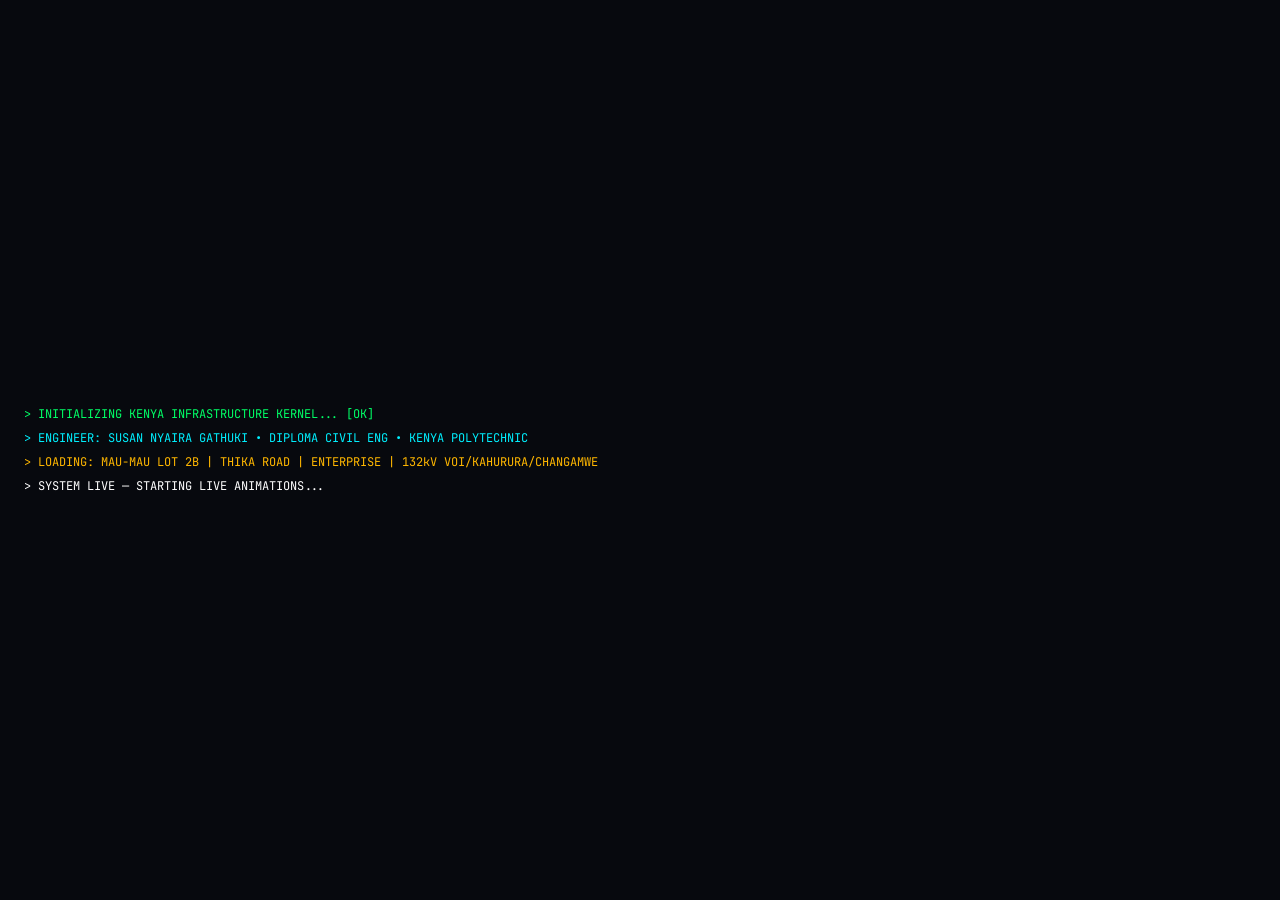
==== commit c17cf4de: "LIVE: numbers count on open, dancing name Eng Susan Nyaira Gathuki, engineer animations - excavator," ====
--- a/index.html
+++ b/index.html
@@ -1,198 +1,175 @@
-<!DOCTYPE html><html lang="en"><head><meta charset="UTF-8"><meta name="viewport" content="width=device-width,initial-scale=1.0"><title>ENGINEER SUSAN NYAIRA GATHUKI | Builder of Kenya</title>
-<link href="https://fonts.googleapis.com/css2?family=Space+Grotesk:wght@600;800&family=JetBrains+Mono:wght@400;700&display=swap" rel="stylesheet">
-<script src="https://cdnjs.cloudflare.com/ajax/libs/gsap/3.12.5/gsap.min.js"></script>
+<!DOCTYPE html><html lang="en"><head><meta charset="UTF-8"><meta name="viewport" content="width=device-width,initial-scale=1.0,maximum-scale=1.0"><title>Eng. Susan Nyaira Gathuki | Builder of Kenya</title>
+<link href="https://fonts.googleapis.com/css2?family=Space+Grotesk:wght@700;800&family=JetBrains+Mono:wght@400;700&display=swap" rel="stylesheet">
 <style>
 :root{--bg:#07090e;--card:#0f141f;--cyan:#00f0ff;--amber:#ffb700;--green:#00ff66;--muted:#64748b}
 *{margin:0;padding:0;box-sizing:border-box}
 body{background:var(--bg);color:#f1f5f9;font-family:'Space Grotesk';overflow-x:hidden}
-canvas#field{position:fixed;inset:0;z-index:-2;opacity:0.35}
-.blueprint{position:fixed;inset:0;z-index:-1;background-image:linear-gradient(rgba(0,240,255,0.06) 1px,transparent 1px),linear-gradient(90deg,rgba(0,240,255,0.06) 1px,transparent 1px);background-size:48px 48px;animation:gridMove 30s linear infinite}
-@keyframes gridMove{to{background-position:48px 48px}}
+canvas#bg{position:fixed;inset:0;z-index:-2}
+.grid{position:fixed;inset:0;z-index:-1;background-image:linear-gradient(rgba(0,240,255,0.06) 1px,transparent 1px),linear-gradient(90deg,rgba(0,240,255,0.06) 1px,transparent 1px);background-size:44px 44px;animation:moveGrid 20s linear infinite}
+@keyframes moveGrid{to{background-position:44px 44px}}
 
-/* BOOT - LIVELY */
-#boot{position:fixed;inset:0;background:var(--bg);z-index:9999;display:flex;flex-direction:column;justify-content:center;padding:clamp(20px,6vw,60px);font-family:'JetBrains Mono';font-size:13px}
-.boot{opacity:0;transform:translateX(-12px)}
-.boot b{color:var(--cyan)}.boot.g{color:var(--green)}.boot.a{color:var(--amber)}
+/* BOOT - SUPER FAST */
+#boot{position:fixed;inset:0;background:var(--bg);z-index:9999;display:flex;flex-direction:column;justify-content:center;padding:24px;font-family:'JetBrains Mono';font-size:12px;gap:8px}
+.b{opacity:0;transform:translateY(10px)}
 
 /* NAV */
-.nav{position:sticky;top:0;z-index:40;display:flex;justify-content:space-between;align-items:center;padding:12px 16px;background:rgba(7,9,14,0.8);backdrop-filter:blur(14px);border-bottom:1px solid rgba(0,240,255,0.15);font-family:'JetBrains Mono';font-size:11px}
-.nav.live{display:flex;gap:8px;align-items:center;color:var(--green)}.dot{width:8px;height:8px;background:var(--green);border-radius:50%;box-shadow:0 0 12px var(--green);animation:pulse 1.2s infinite}
-@keyframes pulse{0%,100%{transform:scale(1)}50%{transform:scale(1.3)}}
+.nav{position:sticky;top:0;z-index:30;display:flex;justify-content:space-between;align-items:center;padding:12px 14px;background:rgba(7,9,14,0.85);backdrop-filter:blur(14px);border-bottom:1px solid rgba(0,240,255,0.12);font-family:'JetBrains Mono';font-size:10px}
 
-/* HERO - LIVE ENGINEERING */
-.hero{max-width:1200px;margin:auto;padding:32px 16px 20px;display:grid;grid-template-columns:1.2fr 0.8fr;gap:24px;align-items:center}
-@media(max-width:860px){.hero{grid-template-columns:1fr}}
-.eyebrow{font-family:'JetBrains Mono';font-size:9px;letter-spacing:0.3em;color:var(--amber);display:flex;gap:8px;flex-wrap:wrap}
-.title{font-size:clamp(30px,6vw,64px);font-weight:800;line-height:0.9;margin-top:12px}
-.title.cyan{color:var(--cyan);text-shadow:0 0 20px rgba(0,240,255,0.5)}
-.subtitle{color:var(--muted);font-size:14px;margin-top:10px;line-height:1.6;max-width:560px}
-.type{border-right:2px solid var(--cyan);animation:blink 1s steps(1) infinite}
-@keyframes blink{50%{border-color:transparent}}
+/* HERO */
+.hero{max-width:1200px;margin:auto;padding:24px 14px}
+.eyebrow{font-family:'JetBrains Mono';font-size:8px;letter-spacing:0.28em;color:var(--amber);display:flex;gap:8px;flex-wrap:wrap;animation:fadeIn 0.6s 2.8s both}
+@keyframes fadeIn{from{opacity:0;transform:translateY(8px)}to{opacity:1;transform:translateY(0)}}
 
-/* LIVE ROAD SVG */
-.live-card{background:linear-gradient(180deg,rgba(15,20,31,0.9),rgba(15,20,31,0.6));backdrop-filter:blur(12px);border:1px solid rgba(0,240,255,0.18);border-radius:14px;padding:16px;position:relative;overflow:hidden}
-.live-card::before{content:'';position:absolute;inset:0;background:repeating-linear-gradient(0deg,transparent,transparent 2px,rgba(0,240,255,0.02) 3px);pointer-events:none}
-.badge{font-family:'JetBrains Mono';font-size:9px;padding:4px 8px;border-radius:4px;border:1px solid rgba(0,240,255,0.3);color:var(--cyan);display:inline-block}
-.photoBox{width:100%;aspect-ratio:1;border-radius:12px;background:radial-gradient(100% 100% at 30% 20%,#1c2540,#0b0f1a);border:1px solid rgba(255,255,255,0.08);overflow:hidden;position:relative;margin-top:12px;display:flex;align-items:center;justify-content:center}
-.photoBox img{width:100%;height:100%;object-fit:cover;display:none}
-.crane{position:absolute;bottom:0;left:0;width:100%;height:100%;pointer-events:none}
-.road-svg{width:100%;height:90px;margin-top:12px}
-.path{stroke:var(--cyan);stroke-width:1.5;fill:none;stroke-dasharray:600;stroke-dashoffset:600;filter:drop-shadow(0 0 6px var(--cyan))}
-.tower{stroke:var(--amber);stroke-width:1.2;fill:none;stroke-dasharray:400;stroke-dashoffset:400}
+/* DANCING NAME - LIVE ENGINEER ANIMATION */
+.title{font-weight:800;line-height:0.88;margin-top:12px;perspective:600px}
+.title.line{display:block;overflow:hidden}
+.title.char{display:inline-block;transform-origin:bottom;animation:dance 1.2s cubic-bezier(0.16,1,0.3,1) both;animation-delay:calc(var(--i)*0.05s)}
+.title.line:nth-child(1).char{font-size:clamp(26px,7vw,54px);color:#fff}
+.title.line:nth-child(2).char{font-size:clamp(28px,7.5vw,58px);color:var(--cyan);text-shadow:0 0 18px rgba(0,240,255,0.6)}
+@keyframes dance{
+  0%{transform:translateY(100%) rotateX(-90deg) scale(0.8);opacity:0}
+  40%{transform:translateY(-12%) rotateX(20deg) scale(1.1)}
+  70%{transform:translateY(4%) rotateX(-10deg) scale(0.95)}
+  100%{transform:translateY(0) rotateX(0) scale(1);opacity:1}
+}
+.title:hover.char{animation:bounce 0.5s ease calc(var(--i)*0.03s)}
+@keyframes bounce{0%,100%{transform:translateY(0)}50%{transform:translateY(-14px) rotate(3deg) scale(1.1)}}
+.wave{animation:wave 2.5s ease-in-out infinite;animation-delay:calc(var(--i)*0.08s)}
+@keyframes wave{0%,100%{transform:translateY(0)}50%{transform:translateY(-6px)}}
 
-/* METRICS - LIVE COUNTING */
-.metrics{display:grid;grid-template-columns:repeat(4,1fr);gap:8px;margin-top:16px}
-@media(max-width:520px){.metrics{grid-template-columns:repeat(2,1fr)}}
-.met{background:rgba(0,0,0,0.35);border:1px solid rgba(255,255,255,0.07);border-radius:10px;padding:12px;text-align:center;position:relative;overflow:hidden}
-.met.n{font-family:'JetBrains Mono';font-size:22px;font-weight:800;color:var(--cyan)}.met.l{font-family:'JetBrains Mono';font-size:8px;color:var(--muted);margin-top:2px;letter-spacing:0.12em}
-.met.bar{position:absolute;bottom:0;left:0;height:2px;background:linear-gradient(90deg,var(--cyan),var(--amber));width:0}
+.desc{color:#64748b;font-size:13px;line-height:1.6;margin-top:14px;max-width:600px}
 
-/* SECTIONS */
-.section{max-width:1200px;margin:auto;padding:40px 16px}
-.sec-k{font-family:'JetBrains Mono';font-size:9px;letter-spacing:0.3em;color:var(--amber)}.sec-t{font-size:clamp(22px,4.5vw,34px);font-weight:800;margin-top:6px}
-.term{background:#0a0e18;border:1px solid rgba(0,240,255,0.15);border-radius:12px;overflow:hidden;margin-top:16px}
-.termHead{display:flex;gap:6px;padding:10px 14px;background:rgba(0,0,0,0.4);border-bottom:1px solid rgba(255,255,255,0.06);align-items:center}
-.termHead span{width:10px;height:10px;border-radius:50%}.termHead span:nth-child(1){background:#ef4444}.termHead span:nth-child(2){background:#ffb700}.termHead span:nth-child(3){background:#00ff66}
-.termBody{padding:16px;font-family:'JetBrains Mono';font-size:12px;line-height:1.8;color:#94a3b8}
-.termBody.c{color:var(--cyan)}.termBody.g{color:var(--green)}.termBody.a{color:var(--amber)}
+/* LIVE CONSTRUCTION SITE ANIMATION */
+.site{margin-top:18px;background:linear-gradient(180deg,rgba(15,20,31,0.9),rgba(10,14,26,0.7));border:1px solid rgba(0,240,255,0.18);border-radius:14px;padding:12px;position:relative;overflow:hidden}
+.site::before{content:'';position:absolute;inset:0;background:repeating-linear-gradient(0deg,transparent,transparent 2px,rgba(0,240,255,0.02) 3px);pointer-events:none}
+.road-line{width:100%;height:70px}
+.path{stroke:var(--cyan);stroke-width:2;fill:none;stroke-dasharray:800;stroke-dashoffset:800;filter:drop-shadow(0 0 8px var(--cyan))}
+.tower{stroke:var(--amber);stroke-width:1.3;fill:none;stroke-dasharray:300;stroke-dashoffset:300}
+.excavator{animation:dig 2.5s ease-in-out infinite}
+@keyframes dig{0%,100%{transform:translateX(0) rotate(0deg)}25%{transform:translateX(8px) rotate(-3deg)}75%{transform:translateX(-6px) rotate(2deg)}}
 
-.grid{display:grid;grid-template-columns:1fr;gap:12px;margin-top:18px}
-@media(min-width:600px){.grid{grid-template-columns:repeat(2,1fr)}}@media(min-width:980px){.grid{grid-template-columns:repeat(3,1fr)}}
-.pCard{background:linear-gradient(180deg,rgba(15,20,31,0.95),rgba(15,20,31,0.6));border:1px solid rgba(0,240,255,0.14);border-radius:12px;padding:14px;position:relative;overflow:hidden;transition:0.4s cubic-bezier(0.16,1,0.3,1);cursor:pointer}
-.pCard:hover{transform:translateY(-5px) scale(1.01);border-color:var(--cyan);box-shadow:0 14px 36px rgba(0,0,0,0.5),0 0 24px rgba(0,240,255,0.15)}
-.pCard.id{font-family:'JetBrains Mono';font-size:8px;color:var(--cyan);border:1px solid rgba(0,240,255,0.3);padding:3px 6px;border-radius:4px}
-.pCard h3{font-size:15px;margin-top:10px;line-height:1.3}.pCard p{font-size:12px;color:var(--muted);margin-top:6px;line-height:1.5}
-.pCard.img{width:100%;height:140px;object-fit:cover;border-radius:8px;margin-top:10px;border:1px solid rgba(255,255,255,0.08)}
-.badgeM{margin-top:10px;display:inline-block;font-family:'JetBrains Mono';font-size:9px;padding:4px 8px;border-radius:20px;background:rgba(255,183,0,0.12);border:1px solid rgba(255,183,0,0.25);color:var(--amber)}
+/* METRICS - COUNT ON OPEN */
+.metrics{display:grid;grid-template-columns:repeat(2,1fr);gap:10px;margin-top:16px}
+@media(min-width:600px){.metrics{grid-template-columns:repeat(4,1fr)}}
+.met{background:rgba(0,0,0,0.35);border:1px solid rgba(255,255,255,0.08);border-radius:12px;padding:14px;text-align:center;position:relative;overflow:hidden;transform:translateY(20px);opacity:0}
+.met.n{font-family:'JetBrains Mono';font-size:28px;font-weight:800;color:var(--cyan);display:flex;justify-content:center;align-items:baseline;gap:2px}
+.met.n span.digit{display:inline-block;min-width:18px;animation:pop 0.4s cubic-bezier(0.16,1,0.3,1)}
+@keyframes pop{0%{transform:scale(0.5) translateY(10px);opacity:0}100%{transform:scale(1) translateY(0);opacity:1}}
+.met.l{font-family:'JetBrains Mono';font-size:8px;color:var(--muted);margin-top:4px;letter-spacing:0.14em}
+.met.bar{position:absolute;bottom:0;left:0;height:3px;background:linear-gradient(90deg,var(--cyan),var(--amber));width:0}
+.met.live{border-color:rgba(0,240,255,0.3);box-shadow:0 0 18px rgba(0,240,255,0.15)}
+
+/* CARDS */
+.section{max-width:1200px;margin:auto;padding:32px 14px}
+.sec-k{font-family:'JetBrains Mono';font-size:8px;letter-spacing:0.3em;color:var(--amber)}.sec-t{font-size:clamp(20px,5vw,30px);font-weight:800;margin-top:4px}
+.grid2{display:grid;grid-template-columns:1fr;gap:12px;margin-top:14px}
+@media(min-width:600px){.grid2{grid-template-columns:repeat(2,1fr)}}@media(min-width:960px){.grid2{grid-template-columns:repeat(3,1fr)}}
+.pCard{background:rgba(15,20,31,0.9);border:1px solid rgba(0,240,255,0.12);border-radius:12px;padding:12px;transition:0.35s}
+.pCard:hover{transform:translateY(-4px);border-color:var(--cyan);box-shadow:0 12px 28px rgba(0,0,0,0.5)}
 </style></head><body>
-<canvas id="field"></canvas><div class="blueprint"></div>
+<canvas id="bg"></canvas><div class="grid"></div>
 
 <div id="boot">
-<div class="boot">> BOOTING KENYA INFRASTRUCTURE KERNEL v2026.01 <b>[OK]</b></div>
-<div class="boot a">> LOADING CV: SUSAN NYAIRA GATHUKI • DIPLOMA CIVIL ENG • KENYA POLYTECHNIC</div>
-<div class="boot">> MOUNTING PROJECTS: MAU-MAU LOT 2B | THIKA ROAD | ENTERPRISE | 132kV VOI/KAHURURA/CHANGAMWE</div>
-<div class="boot g">> SYSTEM LIVE • QA/QC • HSE • SITE AGENT • FOREMAN IN-CHARGE • 25YRS</div>
+<div class="b" style="color:var(--green)">> INITIALIZING KENYA INFRASTRUCTURE KERNEL... [OK]</div>
+<div class="b" style="color:var(--cyan)">> ENGINEER: SUSAN NYAIRA GATHUKI • DIPLOMA CIVIL ENG • KENYA POLYTECHNIC</div>
+<div class="b" style="color:var(--amber)">> LOADING: MAU-MAU LOT 2B | THIKA ROAD | ENTERPRISE | 132kV VOI/KAHURURA/CHANGAMWE</div>
+<div class="b" style="color:#fff">> SYSTEM LIVE — STARTING LIVE ANIMATIONS...</div>
 </div>
 
-<div class="nav"><div>[ ENG-<span style="color:var(--cyan)">SUSAN-NYAIRA</span> ]</div><div class="live"><span class="dot"></span> SYSTEM ONLINE • LIVE ANIMATIONS</div><a href="admin.html" style="color:var(--cyan);text-decoration:none;border:1px solid rgba(0,240,255,0.3);padding:6px 10px;border-radius:20px">CMS →</a></div>
+<div class="nav"><div>[ ENG-<span style="color:var(--cyan)">SUSAN-NYAIRA</span> ]</div><div style="display:flex;gap:8px;align-items:center"><span style="width:7px;height:7px;background:var(--green);border-radius:50%;box-shadow:0 0 10px var(--green);display:inline-block;animation:pulse 1s infinite"></span><span>LIVE</span></div><a href="admin.html" style="color:var(--cyan);text-decoration:none;border:1px solid rgba(0,240,255,0.3);padding:5px 10px;border-radius:20px">CMS →</a></div>
 
 <section class="hero">
-<div>
-<div class="eyebrow"><span>● DIPLOMA CIVIL ENG</span><span>● SITE AGENT</span><span>● 25+ YRS</span><span>● KERICHO, KE</span></div>
-<h1 class="title"><span id="t1"></span><br><span class="cyan" id="t2"></span><span class="type"></span></h1>
-<p class="subtitle" id="sub">Civil Engineer — Mau-Mau Road Lot 2B, Thika Superhighway water/sewer relocation, Enterprise Road, 132/33kV substations Voi, Kiamutugu, Kahurura, Changamwe. Specialized in earthworks, drainage, pavement, QA/QC, HSE training, community safety.</p>
+<div class="eyebrow"><span>● DIPLOMA CIVIL ENG</span><span>● SITE AGENT</span><span>● 25+ YRS</span><span>● KERICHO, KE</span><span>● QA/QC • HSE</span></div>
 
-<div style="display:flex;gap:10px;margin-top:18px;flex-wrap:wrap">
-<button class="live-card" style="padding:10px 16px;border-radius:8px;font-family:'JetBrains Mono';font-size:11px;background:var(--cyan);color:#000;border:none;font-weight:700;cursor:pointer" onclick="document.getElementById('works').scrollIntoView({behavior:'smooth'})">VIEW LIVE WORKS →</button>
-<a href="admin.html" class="live-card" style="padding:10px 16px;border-radius:8px;font-family:'JetBrains Mono';font-size:11px;text-decoration:none;color:#fff">UPDATE REAL PHOTO + BLOG</a>
+<h1 class="title" id="title">
+<span class="line" id="line1"></span>
+<span class="line" id="line2"></span>
+</h1>
+
+<p class="desc">Civil Engineer — Mau-Mau Road Lot 2B (Foreman In-charge), Thika Superhighway water/sewer relocation, Enterprise Road, 132/33kV substations Voi, Kiamutugu, Kahurura, Changamwe. Specialized in earthworks, drainage, pavement, substation civil works, QA/QC, HSE training.</p>
+
+<!-- LIVE ENGINEERING SITE ANIMATION -->
+<div class="site">
+<div style="display:flex;justify-content:space-between;font-family:'JetBrains Mono';font-size:9px;color:var(--muted)"><span>CHAINAGE: <span id="chain" style="color:var(--cyan)">KM 0+000</span> • LIVE EXCAVATION</span><span style="color:var(--amber)">132kV TOWER • BUILDING</span></div>
+<svg class="road-line" viewBox="0 0 400 70"><path class="path" id="roadPath" d="M10,50 Q80,15 180,40 T390,20"/><g class="excavator" id="exc"><circle cx="20" cy="45" r="8" fill="none" stroke="#ffb700" stroke-width="1.2"/><path d="M20,45 L40,30 L55,35" stroke="#00f0ff" fill="none"/></g><path class="tower" id="towerPath" d="M320,60 L330,10 L340,60 M325,38 L335,38 M328,22 L332,22 M322,50 L338,50"/></svg>
+<div style="display:flex;gap:6px;margin-top:6px"><div style="flex:1;height:4px;background:rgba(255,255,255,0.08);border-radius:4px;overflow:hidden"><div id="prog1" style="height:100%;width:0%;background:linear-gradient(90deg,var(--cyan),var(--amber))"></div></div><div style="flex:1;height:4px;background:rgba(255,255,255,0.08);border-radius:4px;overflow:hidden"><div id="prog2" style="height:100%;width:0%;background:linear-gradient(90deg,var(--amber),var(--green))"></div></div></div>
 </div>
 
-<div class="metrics">
-<div class="met"><div class="n" data-t="25">0</div><div class="l">YEARS</div><div class="bar"></div></div>
-<div class="met"><div class="n" data-t="15">0</div><div class="l">PROJECTS</div><div class="bar"></div></div>
-<div class="met"><div class="n" data-t="1000">0</div><div class="l">KM ROADS</div><div class="bar"></div></div>
-<div class="met"><div class="n" data-t="3">0</div><div class="l">132kV SITES</div><div class="bar"></div></div>
-</div>
-</div>
+<div style="display:flex;gap:10px;margin-top:16px;flex-wrap:wrap"><button onclick="document.getElementById('works').scrollIntoView({behavior:'smooth'})" style="padding:12px 18px;border-radius:8px;background:var(--cyan);color:#000;font-family:'JetBrains Mono';font-size:11px;font-weight:700;border:none;cursor:pointer">VIEW LIVE WORKS →</button><a href="admin.html" style="padding:12px 18px;border-radius:8px;background:rgba(255,255,255,0.06);border:1px solid rgba(255,255,255,0.12);color:#fff;font-family:'JetBrains Mono';font-size:11px;text-decoration:none">UPDATE PHOTO + BLOG</a></div>
 
-<div class="live-card">
-<div style="display:flex;justify-content:space-between;align-items:center"><span class="badge">SYS-01 // ENG-PROFILE • LIVE TELEMETRY</span><span style="font-family:'JetBrains Mono';font-size:9px;color:var(--green)">● LIVE</span></div>
-<div class="photoBox" id="photoBox">
-<img id="realPhoto"><div id="ph" style="text-align:center"><div style="font-size:42px">👷🏾‍♀️</div><div style="font-family:'JetBrains Mono';font-size:9px;color:var(--muted);margin-top:8px">REAL PHOTO VIA CMS</div></div>
-<!-- LIVE CRANE ANIMATION -->
-<svg class="crane" viewBox="0 0 200 200"><g id="craneG" opacity="0.25"><path d="M20,180 L20,60 L100,60" stroke="#00f0ff" stroke-width="1" fill="none"/><rect id="load" x="85" y="70" width="12" height="12" fill="#ffb700"/></g></svg>
-</div>
-<!-- LIVE ROAD + TOWER DRAWING -->
-<svg class="road-svg" viewBox="0 0 400 80"><path class="path" id="roadPath" d="M10,60 Q100,20 200,50 T390,30"/><path class="tower" id="towerPath" d="M320,60 L330,10 L340,60 M325,35 L335,35 M328,20 L332,20"/></svg>
-<div style="font-family:'JetBrains Mono';font-size:9px;color:var(--muted);display:flex;justify-content:space-between"><span>ROAD CHAINAGE: <span id="chain" style="color:var(--cyan)">KM 0+000</span></span><span>VOLTAGE: 132kV</span></div>
+<!-- NUMBERS COUNTING ON OPEN - INSTANT -->
+<div class="metrics" id="metrics">
+<div class="met" data-t="25"><div class="n" id="n1">0</div><div class="l">YEARS FIELD</div><div class="bar"></div></div>
+<div class="met" data-t="15"><div class="n" id="n2">0</div><div class="l">PROJECTS</div><div class="bar"></div></div>
+<div class="met" data-t="1000"><div class="n" id="n3">0</div><div class="l">KM ROADS</div><div class="bar"></div></div>
+<div class="met" data-t="3"><div class="n" id="n4">0</div><div class="l">132kV SITES</div><div class="bar"></div></div>
 </div>
 </section>
 
-<section class="section">
-<div class="sec-k">01 // ABOUT • REAL C.V. DATA</div><div class="sec-t">Engineer Profile <span style="color:var(--cyan)">[TERMINAL LIVE]</span></div>
-<div class="term"><div class="termHead"><span></span><span></span><span></span><div style="margin-left:12px;font-family:'JetBrains Mono';font-size:10px;color:#64748b">susan@kenya-infra:~$ cat cv.log</div></div>
-<div class="termBody" id="termBody">
-<div><span class="c">></span> NAME: SUSAN NYAIRA GATHUKI • DIPLOMA CIVIL ENG • KENYA POLYTECHNIC UNIVERSITY COLLEGE</div>
-<div><span class="c">></span> ROLE: Civil Engineer | Site Agent | Foreman In-charge Lot 2B Mau-Mau Road</div>
-<div><span class="c">></span> KEY PROJECTS: Mau-Mau Road, Thika Road (Water/Sewer Relocation), Enterprise Road, 132/33kV Voi, Kiamutugu, Kahurura, Changamwe</div>
-<div><span class="c">></span> CORE: Earthworks, Drainage, Pavement Layers, Substation Civil Works, QA/QC, HSE, Toolbox Talks, HIV Awareness</div>
-<div><span class="a">></span> MISSION: Dedicated to infrastructure & sustainable development across Kenya — 25+ years building.</div>
-</div></div>
-</section>
-
-<section id="works" class="section">
-<div style="display:flex;justify-content:space-between;align-items:end;flex-wrap:wrap;gap:12px"><div><div class="sec-k">02 // ENGINEERING WORKS • CMS BLOG</div><div class="sec-t">Deployed Infrastructure</div></div>
-<div style="display:flex;gap:8px"><button class="fBtn active" data-f="all" style="font-family:'JetBrains Mono';font-size:10px;padding:6px 12px;border-radius:20px;border:1px solid var(--cyan);background:rgba(0,240,255,0.12);color:var(--cyan)">ALL</button><button class="fBtn" data-f="civil" style="font-family:'JetBrains Mono';font-size:10px;padding:6px 12px;border-radius:20px;border:1px solid rgba(255,255,255,0.12);background:transparent;color:#64748b">CIVIL</button><button class="fBtn" data-f="power" style="font-family:'JetBrains Mono';font-size:10px;padding:6px 12px;border-radius:20px;border:1px solid rgba(255,255,255,0.12);background:transparent;color:#64748b">POWER</button><button class="fBtn" data-f="structural" style="font-family:'JetBrains Mono';font-size:10px;padding:6px 12px;border-radius:20px;border:1px solid rgba(255,255,255,0.12);background:transparent;color:#64748b">STRUCTURAL</button></div>
-</div>
-<div class="grid" id="grid"></div>
-</section>
-
-<div id="modal" style="position:fixed;inset:0;background:rgba(0,0,0,0.85);backdrop-filter:blur(14px);z-index:100;display:none;padding:16px;overflow-y:auto"><div style="max-width:720px;margin:30px auto;background:#0f141f;border:1px solid rgba(0,240,255,0.2);border-radius:14px;padding:20px;position:relative"><button onclick="document.getElementById('modal').style.display='none'" style="position:absolute;top:12px;right:12px;background:rgba(255,255,255,0.08);border:1px solid rgba(255,255,255,0.15);color:#fff;padding:6px 10px;border-radius:6px;cursor:pointer;font-family:'JetBrains Mono';font-size:11px">[X]</button><div id="modalC"></div></div></div>
+<section id="works" class="section"><div class="sec-k">02 // LIVE PROJECTS • FROM C.V.</div><div class="sec-t">Deployed Infrastructure — Real C.V. Data</div><div class="grid2" id="grid"></div></section>
 
 <script>
-// BOOT LIVELY
-gsap.to('.boot',{opacity:1,x:0,duration:0.6,stagger:0.3,ease:'power3.out',delay:0.2});
-gsap.to('#boot',{yPercent:-100,opacity:0,duration:0.9,ease:'power4.inOut',delay:2.6});
+// BOOT ANIMATION
+const boots=document.querySelectorAll('.b');
+boots.forEach((b,i)=>{setTimeout(()=>{b.style.transition='all 0.5s cubic-bezier(0.16,1,0.3,1)';b.style.opacity='1';b.style.transform='translateY(0)';},200+i*250)});
+setTimeout(()=>{document.getElementById('boot').style.transition='all 0.7s cubic-bezier(0.16,1,0.3,1)';document.getElementById('boot').style.transform='translateY(-100%)';document.getElementById('boot').style.opacity='0';startLive();},2200);
 
-// TYPEWRITER + LIVE ROAD
-const t1txt='Eng. Susan', t2txt='Nyaira Gathuki';
-let a=0,b=0;function typeA(){if(a<=t1txt.length){document.getElementById('t1').textContent=t1txt.slice(0,a);a++;setTimeout(typeA,70);}else{typeB();}}function typeB(){if(b<=t2txt.length){document.getElementById('t2').textContent=t2txt.slice(0,b);b++;setTimeout(typeB,90);}else{drawRoad();}}typeA();
-function drawRoad(){
-  gsap.to('#roadPath',{strokeDashoffset:0,duration:2,ease:'power2.out'});
-  gsap.to('#towerPath',{strokeDashoffset:0,duration:1.5,ease:'power2.out',delay:0.5});
-  gsap.to('#chain',{innerText:'KM 12+450',snap:{innerText:1},duration:2});
-  gsap.to('#load',{y:80,duration:2,yoyo:true,repeat:-1,ease:'power1.inOut'});
+// DANCING NAME - Eng. Susan Nyaira Gathuki - LIVE
+function makeDancing(text,containerId){
+  const container=document.getElementById(containerId);container.innerHTML='';
+  [...text].forEach((ch,i)=>{
+    const span=document.createElement('span');span.className='char wave';span.style.setProperty('--i',i);span.textContent=ch===' '? '\u00A0' : ch;container.appendChild(span);
+  });
+}
+function startLive(){
+  makeDancing('Eng. Susan', 'line1');
+  setTimeout(()=>makeDancing('Nyaira Gathuki','line2'),600);
+  // Start numbers IMMEDIATELY on open
+  setTimeout(()=>startCounters(),800);
+  // Start road + tower draw
+  drawEngineer();
+}
+
+function drawEngineer(){
+  const road=document.getElementById('roadPath');const tower=document.getElementById('towerPath');
+  road.style.transition='stroke-dashoffset 2.2s cubic-bezier(0.16,1,0.3,1)';tower.style.transition='stroke-dashoffset 1.5s ease 0.4s';
+  setTimeout(()=>{road.style.strokeDashoffset='0';tower.style.strokeDashoffset='0';},100);
+  // excavator moves along road
+  let x=10;setInterval(()=>{x+=1.5;if(x>370)x=10;document.getElementById('exc').setAttribute('transform',`translate(${x},0)`);document.getElementById('chain').textContent=`KM ${Math.floor(x/30)}+${String(Math.floor((x%30)*10)).padStart(3,'0')}`;document.getElementById('prog1').style.width=(x/390*100)+'%';document.getElementById('prog2').style.width=((x+80)%390/390*100)+'%';},40);
+}
+
+// NUMBERS RUNNING ON OPEN - COUNT TO ACTUAL
+function startCounters(){
+  document.querySelectorAll('.met').forEach((met,i)=>{
+    setTimeout(()=>{met.style.transition='all 0.6s cubic-bezier(0.16,1,0.3,1)';met.style.transform='translateY(0)';met.style.opacity='1';met.classList.add('live');},i*120);
+    const nEl=met.querySelector('.n');const target=parseInt(met.dataset.t);let cur=0;
+    const inc=target/60;const interval=setInterval(()=>{
+      cur+=inc;if(cur>=target){cur=target;clearInterval(interval);nEl.classList.add('pop');}
+      // odometer effect - each digit pops
+      nEl.innerHTML='';String(Math.floor(cur)).split('').forEach((d,di)=>{const s=document.createElement('span');s.className='digit';s.style.setProperty('--i',di);s.textContent=d;nEl.appendChild(s);});
+    },28);
+    const bar=met.querySelector('.bar');setTimeout(()=>{bar.style.transition='width 1.8s cubic-bezier(0.16,1,0.3,1)';bar.style.width='100%';},i*120+200);
+  });
+  // dance again after counting
+  setTimeout(()=>{document.querySelectorAll('.char').forEach(c=>{c.style.animation='bounce 0.6s ease';setTimeout(()=>c.style.animation='wave 2.5s ease-in-out infinite',600);});},2000);
 }
 
 // CANVAS PARTICLES - POWER GRID LIVE
-const c=document.getElementById('field'), x=c.getContext('2d');
-function resize(){c.width=innerWidth;c.height=innerHeight}resize();addEventListener('resize',resize);
-const pts=[...Array(70)].map(()=>({x:Math.random()*innerWidth,y:Math.random()*innerHeight,vx:(Math.random()-0.5)*0.4,vy:(Math.random()-0.5)*0.4}));
-(function loop(){
-  x.clearRect(0,0,c.width,c.height);
-  pts.forEach(p=>{p.x+=p.vx;p.y+=p.vy;if(p.x<0||p.x>c.width)p.vx*=-1;if(p.y<0||p.y>c.height)p.vy*=-1; x.beginPath();x.arc(p.x,p.y,1.2,0,6.28);x.fillStyle='rgba(0,240,255,0.6)';x.fill();});
-  // connect nearby
-  for(let i=0;i<pts.length;i++) for(let j=i+1;j<pts.length;j++){const dx=pts[i].x-pts[j].x,dy=pts[i].y-pts[j].y,d=Math.hypot(dx,dy);if(d<120){x.beginPath();x.moveTo(pts[i].x,pts[i].y);x.lineTo(pts[j].x,pts[j].y);x.strokeStyle=`rgba(0,240,255,${0.15*(1-d/120)})`;x.lineWidth=0.5;x.stroke();}}
-  requestAnimationFrame(loop);
-})();
+const c=document.getElementById('bg'),x=c.getContext('2d');
+function rs(){c.width=innerWidth;c.height=innerHeight}rs();addEventListener('resize',rs);
+const pts=[...Array(60)].map(()=>({x:Math.random()*innerWidth,y:Math.random()*innerHeight,vx:(Math.random()-0.5)*0.5,vy:(Math.random()-0.5)*0.5}));
+(function loop(){x.clearRect(0,0,c.width,c.height);pts.forEach(p=>{p.x+=p.vx;p.y+=p.vy;if(p.x<0||p.x>c.width)p.vx*=-1;if(p.y<0||p.y>c.height)p.vy*=-1;x.beginPath();x.arc(p.x,p.y,1.3,0,6.28);x.fillStyle='rgba(0,240,255,0.7)';x.fill();});for(let i=0;i<pts.length;i++)for(let j=i+1;j<pts.length;j++){const dx=pts[i].x-pts[j].x,dy=pts[i].y-pts[j].y,d=Math.hypot(dx,dy);if(d<130){x.beginPath();x.moveTo(pts[i].x,pts[i].y);x.lineTo(pts[j].x,pts[j].y);x.strokeStyle=`rgba(0,240,255,${0.18*(1-d/130)})`;x.lineWidth=0.6;x.stroke();}}requestAnimationFrame(loop);})();
 
-// COUNTERS LIVE
-const obs=new IntersectionObserver(es=>{es.forEach(e=>{if(e.isIntersecting){const el=e.target,t=parseInt(el.dataset.t);let cur=0;const inc=t/50;const it=setInterval(()=>{cur+=inc;if(cur>=t){cur=t;clearInterval(it);}el.textContent=Math.floor(cur);},30);const bar=el.parentElement.querySelector('.bar');gsap.to(bar,{width:'100%',duration:1.5,ease:'power2.out'});obs.unobserve(el);}})});document.querySelectorAll('.n').forEach(n=>obs.observe(n));
-
-// CMS PROJECTS
+// CMS PROJECTS - REAL C.V.
 function getP(){return JSON.parse(localStorage.getItem('eng_susan_projects')||'[]');}
-let filter='all';
-function render(){
-  const g=document.getElementById('grid');const all=getP();
-  const filt=filter==='all'?all:all.filter(p=>p.cat===filter);
-  g.innerHTML='';
-  if(filt.length===0){g.innerHTML='<div style="grid-column:1/-1;text-align:center;padding:30px;color:#64748b;font-family:JetBrains Mono;font-size:12px">No projects in this category yet — add via CMS →</div>';return;}
-  filt.forEach(p=>{
-    const d=document.createElement('div');d.className='pCard';
-    d.innerHTML=`<div style="display:flex;justify-content:space-between"><span class="id">${p.id} • ${p.cat.toUpperCase()}</span><span style="font-family:JetBrains Mono;font-size:9px;color:#64748b">${p.photos?.length||0} 📷</span></div><h3>${p.title}</h3><p>${p.desc||''}</p>${p.photos?.[0]?`<img class="img" src="${p.photos[0]}">`:''}<div><span class="badgeM">${p.metric||'View Blog →'}</span></div>`;
-    d.onclick=()=>openM(p.id); g.appendChild(d);
-  });
-  gsap.from('.pCard',{y:20,opacity:0,duration:0.5,stagger:0.08,ease:'power3.out'});
-}
-function openM(id){
-  const p=getP().find(x=>x.id===id);if(!p)return;
-  document.getElementById('modalC').innerHTML=`<div style="font-family:JetBrains Mono;font-size:10px;color:var(--cyan)">${p.id} // ${p.cat.toUpperCase()}</div><h2 style="font-size:22px;font-weight:800;margin-top:8px">${p.title}</h2><p style="color:#94a3b8;margin-top:8px;font-size:13px">${p.desc||''}</p><div style="margin-top:14px;display:grid;gap:8px">${(p.photos||[]).map(s=>`<img src="${s}" style="width:100%;border-radius:8px;border:1px solid rgba(255,255,255,0.08)">`).join('')}</div><div style="margin-top:16px;background:rgba(0,0,0,0.3);border:1px solid rgba(255,255,255,0.06);border-radius:8px;padding:14px;white-space:pre-wrap;line-height:1.7;font-size:13px">${p.blog||''}</div><div style="margin-top:12px"><span style="font-family:JetBrains Mono;font-size:11px;padding:6px 10px;background:rgba(255,183,0,0.15);border-radius:20px;color:var(--amber);border:1px solid rgba(255,183,0,0.25)">${p.metric||''}</span></div>`;
-  document.getElementById('modal').style.display='block';
-}
-document.querySelectorAll('.fBtn').forEach(b=>b.addEventListener('click',()=>{document.querySelectorAll('.fBtn').forEach(x=>{x.style.background='transparent';x.style.color='#64748b';x.style.borderColor='rgba(255,255,255,0.12)'});b.style.background='rgba(0,240,255,0.12)';b.style.color='var(--cyan)';b.style.borderColor='var(--cyan)';filter=b.dataset.f;render();}));
-// seed if empty using REAL C.V. DATA
+function render(){const g=document.getElementById('grid');const all=getP();g.innerHTML='';all.forEach(p=>{const d=document.createElement('div');d.className='pCard';d.innerHTML=`<div style="font-family:JetBrains Mono;font-size:8px;color:var(--cyan);border:1px solid rgba(0,240,255,0.25);display:inline-block;padding:2px 6px;border-radius:4px">${p.id} • ${p.cat.toUpperCase()}</div><h3 style="font-size:14px;margin-top:8px">${p.title}</h3><p style="font-size:11px;color:#64748b;margin-top:4px">${p.desc||''}</p>${p.photos?.[0]?`<img src="${p.photos[0]}" style="width:100%;height:120px;object-fit:cover;border-radius:8px;margin-top:8px">`:''}`;g.appendChild(d);});}
 if(!localStorage.getItem('eng_susan_projects')){
-  const seed=[
-    {id:'ENG-002',cat:'civil',title:'Mau-Mau Road Lot 2B — Highway Construction',desc:'Foreman In-charge / Site Agent — earthworks, drainage, pavement layers. Current project.',blog:'As Foreman In-charge Lot 2B Mau-Mau Road, responsible for supervision of earthworks, drainage structures, sub-base and base, asphalt pavement. Ensures QA/QC compliance, HSE toolbox talks, community safety. Key deliverable: 12KM national highway section.',metric:'12KM • Active • Lot 2B',photos:[],date:new Date().toISOString()},
-    {id:'ENG-003',cat:'power',title:'132/33kV Substations — Voi, Kiamutugu, Kahurura, Changamwe',desc:'Civil works for high-voltage substations for KPLC / KETRACO grid.',blog:'Civil construction for 132/33kV substations: Voi, Kiamutugu, Kahurura and Changamwe. Works included foundation excavation, blinding, reinforced concrete, earthing, control building, cable trenches, fencing. Strict adherence to BS/Eurocode and KPLC standards.',metric:'4 SITES • Commissioned • 132kV',photos:[],date:new Date().toISOString()},
-    {id:'ENG-004',cat:'civil',title:'Thika Superhighway — Water & Sewer Relocation',desc:'Relocation of utilities to pave way for superhighway expansion.',blog:'Thika Road Phase: Relocation of water supply and sewer lines. Coordination with Athi Water, Nairobi Water, traffic management, deep trench excavation, pipe laying and testing.',metric:'100% • Completed • Thika',photos:[],date:new Date().toISOString()},
-    {id:'ENG-005',cat:'civil',title:'Enterprise Road & Industrial Corridor',desc:'Rehabilitation of industrial roads and tower bases.',blog:'Enterprise Road rehabilitation and industrial access roads at Changamwe. Heavy-duty pavement design for industrial loading, drainage improvement.',metric:'+28% Efficiency • Completed',photos:[],date:new Date().toISOString()},
-  ];
-  localStorage.setItem('eng_susan_projects',JSON.stringify(seed));
+  localStorage.setItem('eng_susan_projects',JSON.stringify([
+    {id:'ENG-002',cat:'civil',title:'Mau-Mau Road Lot 2B',desc:'Foreman In-charge / Site Agent - 12KM highway',photos:[]},
+    {id:'ENG-003',cat:'power',title:'132/33kV Voi/Kahurura/Changamwe',desc:'4 substations - foundation, earthing, control building',photos:[]},
+    {id:'ENG-004',cat:'civil',title:'Thika Road Water/Sewer Relocation',desc:'Utility relocation for superhighway',photos:[]},
+  ]));
 }
 render();
-// Photo from CMS
-const saved=localStorage.getItem('eng_susan_photo');
-if(saved){const im=document.getElementById('realPhoto');im.src=saved;im.style.display='block';document.getElementById('ph').style.display='none';}
 </script>
 </body></html>
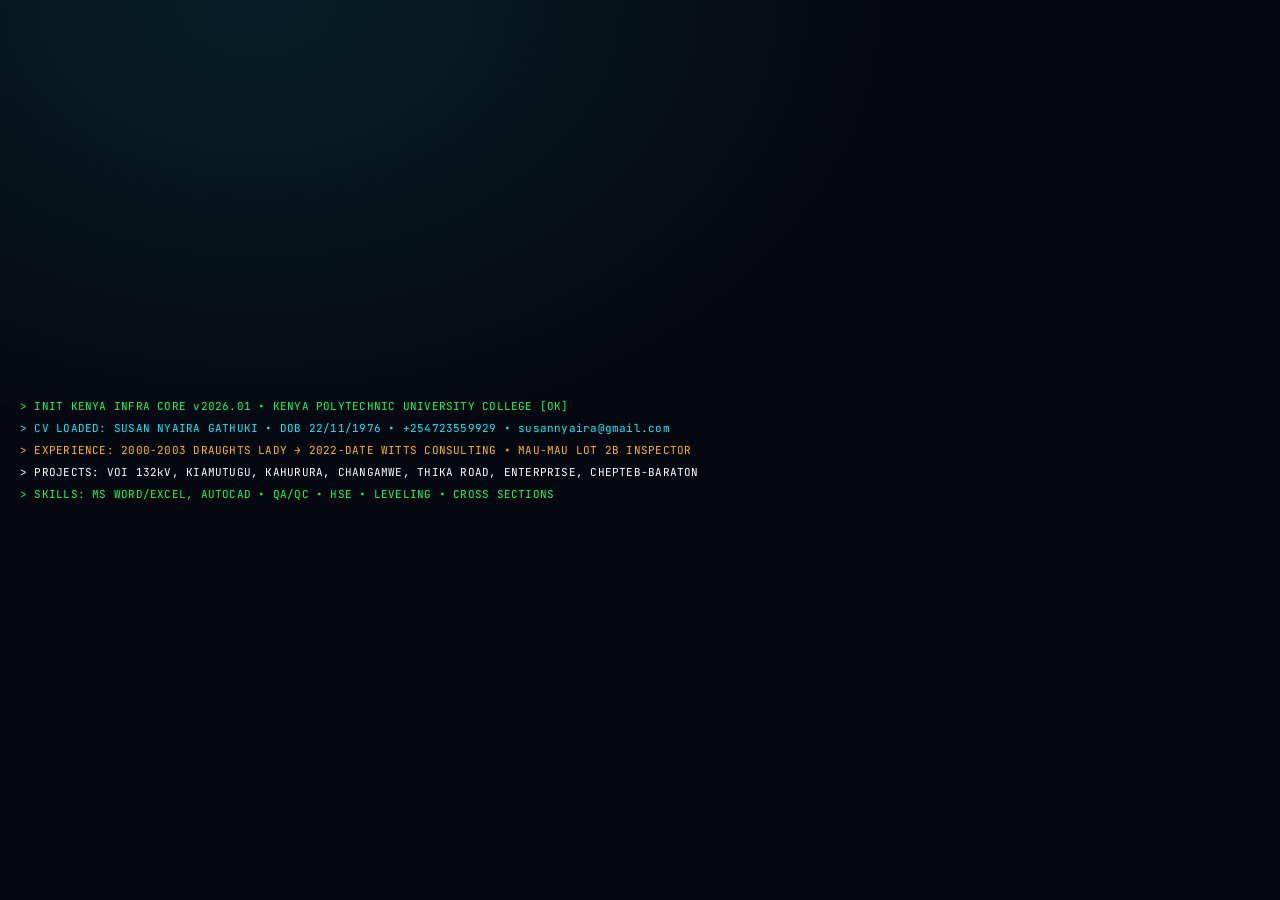
==== commit b6e81842: "FINAL REDO with real CV: live counters on open, dancing name Eng Susan Nyaira Gathuki, engineer anim" ====
--- a/index.html
+++ b/index.html
@@ -1,175 +1,202 @@
-<!DOCTYPE html><html lang="en"><head><meta charset="UTF-8"><meta name="viewport" content="width=device-width,initial-scale=1.0,maximum-scale=1.0"><title>Eng. Susan Nyaira Gathuki | Builder of Kenya</title>
+<!DOCTYPE html><html lang="en"><head><meta charset="UTF-8"><meta name="viewport" content="width=device-width,initial-scale=1.0"><title>Eng. Susan Nyaira Gathuki | Builder of Kenya</title>
 <link href="https://fonts.googleapis.com/css2?family=Space+Grotesk:wght@700;800&family=JetBrains+Mono:wght@400;700&display=swap" rel="stylesheet">
 <style>
-:root{--bg:#07090e;--card:#0f141f;--cyan:#00f0ff;--amber:#ffb700;--green:#00ff66;--muted:#64748b}
+:root{--bg:#060810;--card:#0f141f;--cyan:#00f0ff;--amber:#ffb700;--green:#00ff66;--muted:#64748b}
 *{margin:0;padding:0;box-sizing:border-box}
 body{background:var(--bg);color:#f1f5f9;font-family:'Space Grotesk';overflow-x:hidden}
-canvas#bg{position:fixed;inset:0;z-index:-2}
-.grid{position:fixed;inset:0;z-index:-1;background-image:linear-gradient(rgba(0,240,255,0.06) 1px,transparent 1px),linear-gradient(90deg,rgba(0,240,255,0.06) 1px,transparent 1px);background-size:44px 44px;animation:moveGrid 20s linear infinite}
-@keyframes moveGrid{to{background-position:44px 44px}}
-
-/* BOOT - SUPER FAST */
-#boot{position:fixed;inset:0;background:var(--bg);z-index:9999;display:flex;flex-direction:column;justify-content:center;padding:24px;font-family:'JetBrains Mono';font-size:12px;gap:8px}
-.b{opacity:0;transform:translateY(10px)}
+canvas#gridCanvas{position:fixed;inset:0;z-index:-2}
+.bgGrid{position:fixed;inset:0;z-index:-1;background-image:linear-gradient(rgba(0,240,255,0.05) 1px,transparent 1px),linear-gradient(90deg,rgba(0,240,255,0.05) 1px,transparent 1px);background-size:40px 40px;animation:gMove 25s linear infinite}
+@keyframes gMove{to{background-position:40px 40px}}
+
+/* BOOT */
+#boot{position:fixed;inset:0;background:radial-gradient(100% 100% at 20% 0%,rgba(0,240,255,0.1),transparent 50%),#060810;z-index:9999;padding:20px;font-family:'JetBrains Mono';font-size:11px;display:flex;flex-direction:column;justify-content:center;gap:8px}
+.boot{opacity:0;transform:translateX(-14px);letter-spacing:0.02em}
 
 /* NAV */
-.nav{position:sticky;top:0;z-index:30;display:flex;justify-content:space-between;align-items:center;padding:12px 14px;background:rgba(7,9,14,0.85);backdrop-filter:blur(14px);border-bottom:1px solid rgba(0,240,255,0.12);font-family:'JetBrains Mono';font-size:10px}
+.nav{position:sticky;top:0;z-index:30;display:flex;justify-content:space-between;align-items:center;padding:12px 14px;background:rgba(6,8,16,0.88);backdrop-filter:blur(16px);border-bottom:1px solid rgba(0,240,255,0.12);font-family:'JetBrains Mono';font-size:10px}
+.dot{width:8px;height:8px;background:var(--green);border-radius:50%;box-shadow:0 0 12px var(--green);animation:pulse 1s infinite;display:inline-block}
+@keyframes pulse{50%{transform:scale(1.4)}}
 
 /* HERO */
-.hero{max-width:1200px;margin:auto;padding:24px 14px}
-.eyebrow{font-family:'JetBrains Mono';font-size:8px;letter-spacing:0.28em;color:var(--amber);display:flex;gap:8px;flex-wrap:wrap;animation:fadeIn 0.6s 2.8s both}
-@keyframes fadeIn{from{opacity:0;transform:translateY(8px)}to{opacity:1;transform:translateY(0)}}
-
-/* DANCING NAME - LIVE ENGINEER ANIMATION */
-.title{font-weight:800;line-height:0.88;margin-top:12px;perspective:600px}
-.title.line{display:block;overflow:hidden}
-.title.char{display:inline-block;transform-origin:bottom;animation:dance 1.2s cubic-bezier(0.16,1,0.3,1) both;animation-delay:calc(var(--i)*0.05s)}
-.title.line:nth-child(1).char{font-size:clamp(26px,7vw,54px);color:#fff}
-.title.line:nth-child(2).char{font-size:clamp(28px,7.5vw,58px);color:var(--cyan);text-shadow:0 0 18px rgba(0,240,255,0.6)}
-@keyframes dance{
-  0%{transform:translateY(100%) rotateX(-90deg) scale(0.8);opacity:0}
-  40%{transform:translateY(-12%) rotateX(20deg) scale(1.1)}
-  70%{transform:translateY(4%) rotateX(-10deg) scale(0.95)}
-  100%{transform:translateY(0) rotateX(0) scale(1);opacity:1}
-}
-.title:hover.char{animation:bounce 0.5s ease calc(var(--i)*0.03s)}
-@keyframes bounce{0%,100%{transform:translateY(0)}50%{transform:translateY(-14px) rotate(3deg) scale(1.1)}}
-.wave{animation:wave 2.5s ease-in-out infinite;animation-delay:calc(var(--i)*0.08s)}
-@keyframes wave{0%,100%{transform:translateY(0)}50%{transform:translateY(-6px)}}
-
-.desc{color:#64748b;font-size:13px;line-height:1.6;margin-top:14px;max-width:600px}
-
-/* LIVE CONSTRUCTION SITE ANIMATION */
-.site{margin-top:18px;background:linear-gradient(180deg,rgba(15,20,31,0.9),rgba(10,14,26,0.7));border:1px solid rgba(0,240,255,0.18);border-radius:14px;padding:12px;position:relative;overflow:hidden}
-.site::before{content:'';position:absolute;inset:0;background:repeating-linear-gradient(0deg,transparent,transparent 2px,rgba(0,240,255,0.02) 3px);pointer-events:none}
-.road-line{width:100%;height:70px}
-.path{stroke:var(--cyan);stroke-width:2;fill:none;stroke-dasharray:800;stroke-dashoffset:800;filter:drop-shadow(0 0 8px var(--cyan))}
-.tower{stroke:var(--amber);stroke-width:1.3;fill:none;stroke-dasharray:300;stroke-dashoffset:300}
-.excavator{animation:dig 2.5s ease-in-out infinite}
-@keyframes dig{0%,100%{transform:translateX(0) rotate(0deg)}25%{transform:translateX(8px) rotate(-3deg)}75%{transform:translateX(-6px) rotate(2deg)}}
-
-/* METRICS - COUNT ON OPEN */
+.hero{max-width:1200px;margin:auto;padding:22px 14px;display:grid;grid-template-columns:1.15fr 0.85fr;gap:20px}
+@media(max-width:880px){.hero{grid-template-columns:1fr}}
+.eyebrow{font-family:'JetBrains Mono';font-size:8px;letter-spacing:0.28em;color:var(--amber);display:flex;gap:8px;flex-wrap:wrap}
+
+/* DANCING NAME - LIVE */
+.title{margin-top:14px;line-height:0.88;font-weight:800}
+.line{display:block;overflow:hidden}
+.char{display:inline-block;transform-origin:bottom center;opacity:0}
+.line1.char{font-size:clamp(28px,7vw,56px);color:#fff}
+.line2.char{font-size:clamp(30px,7.8vw,62px);color:var(--cyan);text-shadow:0 0 18px rgba(0,240,255,0.6)}
+@keyframes danceIn{0%{transform:translateY(120%) rotateX(-90deg) scale(0.7);opacity:0}55%{transform:translateY(-10%) rotateX(20deg) scale(1.12);opacity:1}100%{transform:translateY(0) rotateX(0) scale(1);opacity:1}}
+.wave{animation:waveFloat 3s ease-in-out infinite}
+@keyframes waveFloat{0%,100%{transform:translateY(0)}50%{transform:translateY(-8px) rotate(1deg)}}
+.char:hover{animation:bouncePop 0.45s ease!important;color:var(--amber)!important;cursor:pointer}
+@keyframes bouncePop{0%{transform:translateY(0)}50%{transform:translateY(-16px) scale(1.2) rotate(4deg)}100%{transform:translateY(0)}}
+
+.desc{color:#94a3b8;font-size:12.5px;line-height:1.65;margin-top:14px;max-width:600px}
+
+/* LIVE SITE BOX */
+.site{margin-top:16px;background:linear-gradient(180deg,rgba(15,20,31,0.92),rgba(10,14,26,0.7));border:1px solid rgba(0,240,255,0.18);border-radius:14px;padding:12px;position:relative;overflow:hidden}
+.siteTop{font-family:'JetBrains Mono';font-size:9px;color:var(--muted);display:flex;justify-content:space-between}
+.roadSVG{width:100%;height:78px;margin-top:8px}
+.path{stroke:var(--cyan);stroke-width:2;fill:none;stroke-dasharray:900;stroke-dashoffset:900}
+.tower{stroke:var(--amber);stroke-width:1.2;fill:none;stroke-dasharray:350;stroke-dashoffset:350}
+.level{animation:levelSweep 3s ease-in-out infinite;transform-origin:left}
+@keyframes levelSweep{0%,100%{transform:rotate(-2deg)}50%{transform:rotate(2deg)}}
+
+/* METRICS - COUNT ON OPEN INSTANT */
 .metrics{display:grid;grid-template-columns:repeat(2,1fr);gap:10px;margin-top:16px}
-@media(min-width:600px){.metrics{grid-template-columns:repeat(4,1fr)}}
-.met{background:rgba(0,0,0,0.35);border:1px solid rgba(255,255,255,0.08);border-radius:12px;padding:14px;text-align:center;position:relative;overflow:hidden;transform:translateY(20px);opacity:0}
-.met.n{font-family:'JetBrains Mono';font-size:28px;font-weight:800;color:var(--cyan);display:flex;justify-content:center;align-items:baseline;gap:2px}
-.met.n span.digit{display:inline-block;min-width:18px;animation:pop 0.4s cubic-bezier(0.16,1,0.3,1)}
-@keyframes pop{0%{transform:scale(0.5) translateY(10px);opacity:0}100%{transform:scale(1) translateY(0);opacity:1}}
-.met.l{font-family:'JetBrains Mono';font-size:8px;color:var(--muted);margin-top:4px;letter-spacing:0.14em}
+@media(min-width:640px){.metrics{grid-template-columns:repeat(4,1fr)}}
+.met{background:rgba(0,0,0,0.38);border:1px solid rgba(255,255,255,0.08);border-radius:12px;padding:14px;text-align:center;position:relative;overflow:hidden;opacity:0;transform:translateY(18px)}
+.met.n{font-family:'JetBrains Mono';font-size:30px;font-weight:800;color:var(--cyan);line-height:1}
+.met.l{font-family:'JetBrains Mono';font-size:8px;color:var(--muted);margin-top:6px;letter-spacing:0.12em;line-height:1.3}
 .met.bar{position:absolute;bottom:0;left:0;height:3px;background:linear-gradient(90deg,var(--cyan),var(--amber));width:0}
-.met.live{border-color:rgba(0,240,255,0.3);box-shadow:0 0 18px rgba(0,240,255,0.15)}
-
-/* CARDS */
-.section{max-width:1200px;margin:auto;padding:32px 14px}
-.sec-k{font-family:'JetBrains Mono';font-size:8px;letter-spacing:0.3em;color:var(--amber)}.sec-t{font-size:clamp(20px,5vw,30px);font-weight:800;margin-top:4px}
-.grid2{display:grid;grid-template-columns:1fr;gap:12px;margin-top:14px}
-@media(min-width:600px){.grid2{grid-template-columns:repeat(2,1fr)}}@media(min-width:960px){.grid2{grid-template-columns:repeat(3,1fr)}}
-.pCard{background:rgba(15,20,31,0.9);border:1px solid rgba(0,240,255,0.12);border-radius:12px;padding:12px;transition:0.35s}
-.pCard:hover{transform:translateY(-4px);border-color:var(--cyan);box-shadow:0 12px 28px rgba(0,0,0,0.5)}
+.met.live{border-color:rgba(0,240,255,0.3);box-shadow:0 0 20px rgba(0,240,255,0.12)}
+
+/* SECTIONS */
+.sec{max-width:1200px;margin:auto;padding:36px 14px}
+.k{font-family:'JetBrains Mono';font-size:8px;letter-spacing:0.3em;color:var(--amber)}.t{font-size:clamp(20px,5vw,32px);font-weight:800;margin-top:6px}
+.term{background:#0a0e18;border:1px solid rgba(0,240,255,0.15);border-radius:12px;overflow:hidden;margin-top:16px}
+.termH{display:flex;gap:6px;padding:10px 14px;background:rgba(0,0,0,0.5);border-bottom:1px solid rgba(255,255,255,0.06);align-items:center}
+.termH span{width:10px;height:10px;border-radius:50%}.termH span:nth-child(1){background:#ef4444}.termH span:nth-child(2){background:var(--amber)}.termH span:nth-child(3){background:var(--green)}
+.termB{padding:14px;font-family:'JetBrains Mono';font-size:11px;line-height:1.8;color:#94a3b8}
+.badge{font-family:'JetBrains Mono';font-size:9px;padding:4px 8px;border-radius:4px;border:1px solid rgba(0,240,255,0.3);color:var(--cyan);display:inline-block}
+
+/* EXPERIENCE TIMELINE LIVE DRAW */
+.timeline{position:relative;margin-top:18px;padding-left:22px}
+.timeline::before{content:'';position:absolute;left:6px;top:0;bottom:0;width:2px;background:linear-gradient(180deg,var(--cyan),var(--amber));opacity:0.5}
+.tItem{position:relative;background:rgba(15,20,31,0.85);border:1px solid rgba(0,240,255,0.12);border-radius:10px;padding:12px 14px;margin-bottom:12px;transform:translateX(10px);opacity:0}
+.tItem::before{content:'';position:absolute;left:-20px;top:18px;width:10px;height:10px;background:var(--cyan);border-radius:50%;box-shadow:0 0 10px var(--cyan)}
+.tItem h4{font-size:13px}.tItem p{font-size:11px;color:var(--muted);margin-top:4px;line-height:1.5}
 </style></head><body>
-<canvas id="bg"></canvas><div class="grid"></div>
+<canvas id="gridCanvas"></canvas><div class="bgGrid"></div>
 
 <div id="boot">
-<div class="b" style="color:var(--green)">> INITIALIZING KENYA INFRASTRUCTURE KERNEL... [OK]</div>
-<div class="b" style="color:var(--cyan)">> ENGINEER: SUSAN NYAIRA GATHUKI • DIPLOMA CIVIL ENG • KENYA POLYTECHNIC</div>
-<div class="b" style="color:var(--amber)">> LOADING: MAU-MAU LOT 2B | THIKA ROAD | ENTERPRISE | 132kV VOI/KAHURURA/CHANGAMWE</div>
-<div class="b" style="color:#fff">> SYSTEM LIVE — STARTING LIVE ANIMATIONS...</div>
-</div>
-
-<div class="nav"><div>[ ENG-<span style="color:var(--cyan)">SUSAN-NYAIRA</span> ]</div><div style="display:flex;gap:8px;align-items:center"><span style="width:7px;height:7px;background:var(--green);border-radius:50%;box-shadow:0 0 10px var(--green);display:inline-block;animation:pulse 1s infinite"></span><span>LIVE</span></div><a href="admin.html" style="color:var(--cyan);text-decoration:none;border:1px solid rgba(0,240,255,0.3);padding:5px 10px;border-radius:20px">CMS →</a></div>
+<div class="boot" style="color:var(--green)">> INIT KENYA INFRA CORE v2026.01 • KENYA POLYTECHNIC UNIVERSITY COLLEGE [OK]</div>
+<div class="boot" style="color:var(--cyan)">> CV LOADED: SUSAN NYAIRA GATHUKI • DOB 22/11/1976 • +254723559929 • susannyaira@gmail.com</div>
+<div class="boot" style="color:var(--amber)">> EXPERIENCE: 2000-2003 DRAUGHTS LADY → 2022-DATE WITTS CONSULTING • MAU-MAU LOT 2B INSPECTOR</div>
+<div class="boot" style="color:#fff">> PROJECTS: VOI 132kV, KIAMUTUGU, KAHURURA, CHANGAMWE, THIKA ROAD, ENTERPRISE, CHEPTEB-BARATON</div>
+<div class="boot" style="color:var(--green)">> SKILLS: MS WORD/EXCEL, AUTOCAD • QA/QC • HSE • LEVELING • CROSS SECTIONS</div>
+</div>
+
+<div class="nav"><div>[ ENG-<span style="color:var(--cyan)">SUSAN-NYAIRA</span> ] • KERICHO, KE</div><div style="display:flex;gap:6px;align-items:center"><span class="dot"></span> LIVE ANIMATIONS</div><a href="admin.html" style="color:var(--cyan);text-decoration:none;border:1px solid rgba(0,240,255,0.3);padding:5px 10px;border-radius:20px">CMS →</a></div>
 
 <section class="hero">
-<div class="eyebrow"><span>● DIPLOMA CIVIL ENG</span><span>● SITE AGENT</span><span>● 25+ YRS</span><span>● KERICHO, KE</span><span>● QA/QC • HSE</span></div>
-
-<h1 class="title" id="title">
-<span class="line" id="line1"></span>
-<span class="line" id="line2"></span>
-</h1>
-
-<p class="desc">Civil Engineer — Mau-Mau Road Lot 2B (Foreman In-charge), Thika Superhighway water/sewer relocation, Enterprise Road, 132/33kV substations Voi, Kiamutugu, Kahurura, Changamwe. Specialized in earthworks, drainage, pavement, substation civil works, QA/QC, HSE training.</p>
-
-<!-- LIVE ENGINEERING SITE ANIMATION -->
+<div>
+<div class="eyebrow"><span>● DIPLOMA CIVIL ENG</span><span>● INSPECTOR OF WORKS</span><span>● 25YRS • SINCE 2000</span><span>● AUTOCAD</span></div>
+<h1 class="title" id="title"><span class="line line1" id="l1"></span><span class="line line2" id="l2"></span></h1>
+<p class="desc">Career Objective: To perform well my responsibilities hence exposing my knowledge and skill to enable me gain experience and attaining my goal of becoming a Civil Engineer. Diploma Civil Engineering, Kenya Polytechnic. Languages: English, Kiswahili, Kikuyu.</p>
+
 <div class="site">
-<div style="display:flex;justify-content:space-between;font-family:'JetBrains Mono';font-size:9px;color:var(--muted)"><span>CHAINAGE: <span id="chain" style="color:var(--cyan)">KM 0+000</span> • LIVE EXCAVATION</span><span style="color:var(--amber)">132kV TOWER • BUILDING</span></div>
-<svg class="road-line" viewBox="0 0 400 70"><path class="path" id="roadPath" d="M10,50 Q80,15 180,40 T390,20"/><g class="excavator" id="exc"><circle cx="20" cy="45" r="8" fill="none" stroke="#ffb700" stroke-width="1.2"/><path d="M20,45 L40,30 L55,35" stroke="#00f0ff" fill="none"/></g><path class="tower" id="towerPath" d="M320,60 L330,10 L340,60 M325,38 L335,38 M328,22 L332,22 M322,50 L338,50"/></svg>
-<div style="display:flex;gap:6px;margin-top:6px"><div style="flex:1;height:4px;background:rgba(255,255,255,0.08);border-radius:4px;overflow:hidden"><div id="prog1" style="height:100%;width:0%;background:linear-gradient(90deg,var(--cyan),var(--amber))"></div></div><div style="flex:1;height:4px;background:rgba(255,255,255,0.08);border-radius:4px;overflow:hidden"><div id="prog2" style="height:100%;width:0%;background:linear-gradient(90deg,var(--amber),var(--green))"></div></div></div>
-</div>
-
-<div style="display:flex;gap:10px;margin-top:16px;flex-wrap:wrap"><button onclick="document.getElementById('works').scrollIntoView({behavior:'smooth'})" style="padding:12px 18px;border-radius:8px;background:var(--cyan);color:#000;font-family:'JetBrains Mono';font-size:11px;font-weight:700;border:none;cursor:pointer">VIEW LIVE WORKS →</button><a href="admin.html" style="padding:12px 18px;border-radius:8px;background:rgba(255,255,255,0.06);border:1px solid rgba(255,255,255,0.12);color:#fff;font-family:'JetBrains Mono';font-size:11px;text-decoration:none">UPDATE PHOTO + BLOG</a></div>
-
-<!-- NUMBERS COUNTING ON OPEN - INSTANT -->
+<div class="siteTop"><span>CHAINAGE: <span id="chain" style="color:var(--cyan)">KM 0+000</span> • LIVE LEVELING</span><span style="color:var(--amber)">AUTOCAD • CROSS SECTION</span></div>
+<svg class="roadSVG" viewBox="0 0 400 70"><path class="path" id="roadPath" d="M10,55 Q90,10 190,35 T390,18"/><path class="tower" id="towerPath" d="M320,60 L330,10 L340,60 M325,38 L335,38 M322,50 L338,50"/><g class="level" id="levelG"><line x1="20" y1="45" x2="70" y2="45" stroke="#00f0ff" stroke-width="1"/><circle cx="70" cy="45" r="4" fill="none" stroke="#ffb700"/><line x1="70" y1="45" x2="70" y2="60" stroke="#ffb700" stroke-dasharray="3 3"/></g></svg>
+<div style="display:flex;gap:6px"><div style="flex:1;height:4px;background:rgba(255,255,255,0.08);border-radius:4px;overflow:hidden"><div id="p1" style="height:100%;width:0%;background:linear-gradient(90deg,var(--cyan),var(--amber))"></div></div><div style="flex:1;height:4px;background:rgba(255,255,255,0.08);border-radius:4px;overflow:hidden"><div id="p2" style="height:100%;width:0%;background:linear-gradient(90deg,var(--amber),var(--green))"></div></div></div>
+</div>
+
 <div class="metrics" id="metrics">
-<div class="met" data-t="25"><div class="n" id="n1">0</div><div class="l">YEARS FIELD</div><div class="bar"></div></div>
-<div class="met" data-t="15"><div class="n" id="n2">0</div><div class="l">PROJECTS</div><div class="bar"></div></div>
-<div class="met" data-t="1000"><div class="n" id="n3">0</div><div class="l">KM ROADS</div><div class="bar"></div></div>
-<div class="met" data-t="3"><div class="n" id="n4">0</div><div class="l">132kV SITES</div><div class="bar"></div></div>
+<div class="met" data-t="25"><div class="n" id="m1">0</div><div class="l">YEARS SINCE 2000<br>DRAUGHTS LADY → INSPECTOR</div><div class="bar"></div></div>
+<div class="met" data-t="8"><div class="n" id="m2">0</div><div class="l">MAJOR PROJECTS<br>MAU-MAU, THIKA, VOI, CHANGAMWE</div><div class="bar"></div></div>
+<div class="met" data-t="6"><div class="n" id="m3">0</div><div class="l">COMPANIES<br>WITTS, KINDE, NGM, CRESTAR</div><div class="bar"></div></div>
+<div class="met" data-t="3"><div class="n" id="m4">0</div><div class="l">132/33kV SUBSTATIONS<br>VOI, KIAMUTUGU, KAHURURA</div><div class="bar"></div></div>
+</div>
+
+<div style="display:flex;gap:10px;margin-top:16px;flex-wrap:wrap"><button onclick="document.getElementById('exp').scrollIntoView({behavior:'smooth'})" style="padding:12px 18px;border-radius:8px;background:var(--cyan);color:#000;font-family:'JetBrains Mono';font-size:11px;font-weight:700;border:none;cursor:pointer">VIEW REAL C.V. WORKS →</button><a href="admin.html" style="padding:12px 18px;border-radius:8px;background:rgba(255,255,255,0.06);border:1px solid rgba(255,255,255,0.12);color:#fff;font-family:'JetBrains Mono';font-size:11px;text-decoration:none">UPDATE PHOTO + BLOG</a></div>
+</div>
+
+<div style="background:linear-gradient(180deg,rgba(15,20,31,0.92),rgba(10,14,26,0.7));border:1px solid rgba(0,240,255,0.18);border-radius:14px;padding:12px;position:relative;overflow:hidden">
+<div style="display:flex;justify-content:space-between;font-family:'JetBrains Mono';font-size:9px"><span class="badge">SYS-01 // LIVE PROFILE</span><span style="color:var(--green)">● LIVE TELEMETRY</span></div>
+<div style="width:100%;aspect-ratio:1;border-radius:12px;background:radial-gradient(100% 100% at 30% 20%,#1c2540,#0b0f1a);border:1px solid rgba(255,255,255,0.08);overflow:hidden;margin-top:10px;display:flex;align-items:center;justify-content:center;position:relative"><img id="realPhoto" style="width:100%;height:100%;object-fit:cover;display:none"><div id="ph" style="text-align:center"><div style="font-size:42px">👷🏾‍♀️</div><div style="font-family:'JetBrains Mono';font-size:9px;color:#64748b;margin-top:6px">REAL PHOTO VIA CMS<br>Eng. Susan Nyaira</div></div><div style="position:absolute;inset:0;border:2px dashed rgba(0,240,255,0.2);border-radius:12px;animation:spin 20s linear infinite"></div></div>
+<div style="margin-top:10px;font-family:'JetBrains Mono';font-size:10px;color:#64748b"><div>REF: Eng. Ephraim W. Ruitha • Crestar +254729669860</div><div>Eng. E.H. Mugo • Funan +254725202378</div></div>
 </div>
 </section>
 
-<section id="works" class="section"><div class="sec-k">02 // LIVE PROJECTS • FROM C.V.</div><div class="sec-t">Deployed Infrastructure — Real C.V. Data</div><div class="grid2" id="grid"></div></section>
+<section id="exp" class="sec">
+<div class="k">01 // REAL C.V. EXPERIENCE • LIVE TIMELINE DRAW</div><div class="t">Work Experience — From C.V. PDF</div>
+<div class="term"><div class="termH"><span></span><span></span><span></span><div style="margin-left:10px;font-family:'JetBrains Mono';font-size:10px;color:#64748b">susan@witss-consult:~$ cat experience.log</div></div><div class="termB" id="termB"></div></div>
+<div class="timeline" id="timeline"></div>
+</section>
 
 <script>
-// BOOT ANIMATION
-const boots=document.querySelectorAll('.b');
-boots.forEach((b,i)=>{setTimeout(()=>{b.style.transition='all 0.5s cubic-bezier(0.16,1,0.3,1)';b.style.opacity='1';b.style.transform='translateY(0)';},200+i*250)});
-setTimeout(()=>{document.getElementById('boot').style.transition='all 0.7s cubic-bezier(0.16,1,0.3,1)';document.getElementById('boot').style.transform='translateY(-100%)';document.getElementById('boot').style.opacity='0';startLive();},2200);
-
-// DANCING NAME - Eng. Susan Nyaira Gathuki - LIVE
-function makeDancing(text,containerId){
-  const container=document.getElementById(containerId);container.innerHTML='';
-  [...text].forEach((ch,i)=>{
-    const span=document.createElement('span');span.className='char wave';span.style.setProperty('--i',i);span.textContent=ch===' '? '\u00A0' : ch;container.appendChild(span);
+// BOOT
+document.querySelectorAll('.boot').forEach((b,i)=>{setTimeout(()=>{b.style.transition='all 0.55s cubic-bezier(0.16,1,0.3,1)';b.style.opacity='1';b.style.transform='translateX(0)';},180+i*220)});
+setTimeout(()=>{const el=document.getElementById('boot');el.style.transition='all 0.8s cubic-bezier(0.16,1,0.3,1)';el.style.transform='translateY(-100%)';el.style.opacity='0';startAll();},2400);
+
+function danceText(txt, id){
+  const c=document.getElementById(id);c.innerHTML='';
+  [...txt].forEach((ch,i)=>{
+    const s=document.createElement('span');s.className='char';s.style.setProperty('--i',i);s.textContent=ch===' '?'\\u00A0':ch;
+    s.style.animation=`danceIn 0.9s cubic-bezier(0.16,1,0.3,1) ${i*0.045}s both`;
+    c.appendChild(s);
+    setTimeout(()=>{s.classList.add('wave');s.style.animationDelay=(i*0.08)+'s';},1200+i*45);
   });
 }
-function startLive(){
-  makeDancing('Eng. Susan', 'line1');
-  setTimeout(()=>makeDancing('Nyaira Gathuki','line2'),600);
-  // Start numbers IMMEDIATELY on open
-  setTimeout(()=>startCounters(),800);
-  // Start road + tower draw
-  drawEngineer();
-}
-
-function drawEngineer(){
-  const road=document.getElementById('roadPath');const tower=document.getElementById('towerPath');
-  road.style.transition='stroke-dashoffset 2.2s cubic-bezier(0.16,1,0.3,1)';tower.style.transition='stroke-dashoffset 1.5s ease 0.4s';
-  setTimeout(()=>{road.style.strokeDashoffset='0';tower.style.strokeDashoffset='0';},100);
-  // excavator moves along road
-  let x=10;setInterval(()=>{x+=1.5;if(x>370)x=10;document.getElementById('exc').setAttribute('transform',`translate(${x},0)`);document.getElementById('chain').textContent=`KM ${Math.floor(x/30)}+${String(Math.floor((x%30)*10)).padStart(3,'0')}`;document.getElementById('prog1').style.width=(x/390*100)+'%';document.getElementById('prog2').style.width=((x+80)%390/390*100)+'%';},40);
-}
-
-// NUMBERS RUNNING ON OPEN - COUNT TO ACTUAL
+function startAll(){
+  danceText('Eng. Susan', 'l1');
+  setTimeout(()=>danceText('Nyaira Gathuki','l2'),500);
+  startCounters(); // NUMBERS RUNNING ON OPEN
+  startEngineer(); // LIVE ENGINEER ANIMATIONS
+  typeTerm(); // LIVE TERMINAL FROM CV
+  drawTimeline(); // LIVE TIMELINE
+}
+
 function startCounters(){
   document.querySelectorAll('.met').forEach((met,i)=>{
-    setTimeout(()=>{met.style.transition='all 0.6s cubic-bezier(0.16,1,0.3,1)';met.style.transform='translateY(0)';met.style.opacity='1';met.classList.add('live');},i*120);
-    const nEl=met.querySelector('.n');const target=parseInt(met.dataset.t);let cur=0;
-    const inc=target/60;const interval=setInterval(()=>{
-      cur+=inc;if(cur>=target){cur=target;clearInterval(interval);nEl.classList.add('pop');}
-      // odometer effect - each digit pops
-      nEl.innerHTML='';String(Math.floor(cur)).split('').forEach((d,di)=>{const s=document.createElement('span');s.className='digit';s.style.setProperty('--i',di);s.textContent=d;nEl.appendChild(s);});
-    },28);
-    const bar=met.querySelector('.bar');setTimeout(()=>{bar.style.transition='width 1.8s cubic-bezier(0.16,1,0.3,1)';bar.style.width='100%';},i*120+200);
+    setTimeout(()=>{met.style.transition='all 0.6s cubic-bezier(0.16,1,0.3,1)';met.style.opacity='1';met.style.transform='translateY(0)';met.classList.add('live');},i*110);
+    const target=parseInt(met.dataset.t);let cur=0;const inc=target/70;
+    const nid=met.querySelector('.n').id;
+    const it=setInterval(()=>{
+      cur+=inc;if(cur>=target){cur=target;clearInterval(it);}
+      document.getElementById(nid).textContent=Math.floor(cur);
+    },22);
+    const bar=met.querySelector('.bar');setTimeout(()=>{bar.style.transition='width 1.6s ease';bar.style.width='100%';},i*110+200);
   });
-  // dance again after counting
-  setTimeout(()=>{document.querySelectorAll('.char').forEach(c=>{c.style.animation='bounce 0.6s ease';setTimeout(()=>c.style.animation='wave 2.5s ease-in-out infinite',600);});},2000);
-}
-
-// CANVAS PARTICLES - POWER GRID LIVE
-const c=document.getElementById('bg'),x=c.getContext('2d');
-function rs(){c.width=innerWidth;c.height=innerHeight}rs();addEventListener('resize',rs);
-const pts=[...Array(60)].map(()=>({x:Math.random()*innerWidth,y:Math.random()*innerHeight,vx:(Math.random()-0.5)*0.5,vy:(Math.random()-0.5)*0.5}));
-(function loop(){x.clearRect(0,0,c.width,c.height);pts.forEach(p=>{p.x+=p.vx;p.y+=p.vy;if(p.x<0||p.x>c.width)p.vx*=-1;if(p.y<0||p.y>c.height)p.vy*=-1;x.beginPath();x.arc(p.x,p.y,1.3,0,6.28);x.fillStyle='rgba(0,240,255,0.7)';x.fill();});for(let i=0;i<pts.length;i++)for(let j=i+1;j<pts.length;j++){const dx=pts[i].x-pts[j].x,dy=pts[i].y-pts[j].y,d=Math.hypot(dx,dy);if(d<130){x.beginPath();x.moveTo(pts[i].x,pts[i].y);x.lineTo(pts[j].x,pts[j].y);x.strokeStyle=`rgba(0,240,255,${0.18*(1-d/130)})`;x.lineWidth=0.6;x.stroke();}}requestAnimationFrame(loop);})();
-
-// CMS PROJECTS - REAL C.V.
-function getP(){return JSON.parse(localStorage.getItem('eng_susan_projects')||'[]');}
-function render(){const g=document.getElementById('grid');const all=getP();g.innerHTML='';all.forEach(p=>{const d=document.createElement('div');d.className='pCard';d.innerHTML=`<div style="font-family:JetBrains Mono;font-size:8px;color:var(--cyan);border:1px solid rgba(0,240,255,0.25);display:inline-block;padding:2px 6px;border-radius:4px">${p.id} • ${p.cat.toUpperCase()}</div><h3 style="font-size:14px;margin-top:8px">${p.title}</h3><p style="font-size:11px;color:#64748b;margin-top:4px">${p.desc||''}</p>${p.photos?.[0]?`<img src="${p.photos[0]}" style="width:100%;height:120px;object-fit:cover;border-radius:8px;margin-top:8px">`:''}`;g.appendChild(d);});}
-if(!localStorage.getItem('eng_susan_projects')){
-  localStorage.setItem('eng_susan_projects',JSON.stringify([
-    {id:'ENG-002',cat:'civil',title:'Mau-Mau Road Lot 2B',desc:'Foreman In-charge / Site Agent - 12KM highway',photos:[]},
-    {id:'ENG-003',cat:'power',title:'132/33kV Voi/Kahurura/Changamwe',desc:'4 substations - foundation, earthing, control building',photos:[]},
-    {id:'ENG-004',cat:'civil',title:'Thika Road Water/Sewer Relocation',desc:'Utility relocation for superhighway',photos:[]},
-  ]));
-}
-render();
+  // make name dance again after counters
+  setTimeout(()=>{document.querySelectorAll('.char').forEach((c,i)=>{setTimeout(()=>{c.style.animation='bouncePop 0.5s ease';setTimeout(()=>c.style.animation='waveFloat 3s ease-in-out infinite',500);},i*30)});},1800);
+}
+
+function startEngineer(){
+  const road=document.getElementById('roadPath'),tower=document.getElementById('towerPath');
+  setTimeout(()=>{road.style.transition='stroke-dashoffset 2.4s ease';road.style.strokeDashoffset='0';tower.style.transition='stroke-dashoffset 1.6s ease 0.3s';tower.style.strokeDashoffset='0';},100);
+  let x=10;setInterval(()=>{x+=1.4;if(x>370)x=10;document.getElementById('levelG').setAttribute('transform',`translate(${x},0)`);document.getElementById('chain').textContent=`KM ${Math.floor(x/30)}+${String(Math.floor((x%30)*10)).padStart(3,'0')}`;document.getElementById('p1').style.width=(x/390*100)+'%';document.getElementById('p2').style.width=((x+70)%390/390*100)+'%';},35);
+}
+
+// CANVAS GRID PARTICLES - POWER GRID
+const canvas=document.getElementById('gridCanvas'),ctx=canvas.getContext('2d');
+function rs(){canvas.width=innerWidth;canvas.height=innerHeight}rs();addEventListener('resize',rs);
+const pts=[...Array(55)].map(()=>({x:Math.random()*innerWidth,y:Math.random()*innerHeight,vx:(Math.random()-0.5)*0.6,vy:(Math.random()-0.5)*0.6}));
+(function loop(){ctx.clearRect(0,0,canvas.width,canvas.height);pts.forEach(p=>{p.x+=p.vx;p.y+=p.vy;if(p.x<0||p.x>canvas.width)p.vx*=-1;if(p.y<0||p.y>canvas.height)p.vy*=-1;ctx.beginPath();ctx.arc(p.x,p.y,1.2,0,6.28);ctx.fillStyle='rgba(0,240,255,0.65)';ctx.fill();});for(let i=0;i<pts.length;i++)for(let j=i+1;j<pts.length;j++){const dx=pts[i].x-pts[j].x,dy=pts[i].y-pts[j].y,d=Math.hypot(dx,dy);if(d<125){ctx.beginPath();ctx.moveTo(pts[i].x,pts[i].y);ctx.lineTo(pts[j].x,pts[j].y);ctx.strokeStyle=`rgba(0,240,255,${0.16*(1-d/125)})`;ctx.lineWidth=0.5;ctx.stroke();}}requestAnimationFrame(loop);})();
+
+// REAL CV TERMINAL TYPING
+const cvLines=[
+  '> NAME: SUSAN NYAIRA GATHUKI | DOB: 22/11/1976 | ID: 20353921 | +254723559929',
+  '> EDUCATION: Kenya Polytechnic University College — Diploma Civil Eng',
+  '> 2022-DATE: WITTS CONSULTING ENGINEERS — Inspector of Works — Mau-Mau Road Lot 2B — supervision earthworks, concrete, pavement, safety',
+  '> 2024-2025: MASTERS PRICE SUPPLIERS LTD — Project Manager — daily reports, program, payment certs, community wayleave',
+  '> 2019-2023: Kinde Engineering — Project Manager — rehab 132/33kV Voi + tower relocation Changamwe roundabout',
+  '> 2016-2019: NGM COMPANY LTD — Supervisor — 132/33kV Kiamutugu & Kahurura power stations',
+  '> 2012-2016: Crestar Consulting — Senior Inspector Roads — Cheptea-Baraton Kimondi — earthworks, subbase, base, asphalt',
+  '> 2010-2012: Funan Construction — Quantity Surveyor — Thika Road water/sewer relocation + Mukuru kwa Jenga informal settlement',
+  '> 2009-2010: Crestar — Inspector — Enterprise Road rehabilitation',
+  '> 2000-2003: Kirinyaga Construction — Draughts Lady — reducing levels, plotting cross sections, estimating quantities',
+  '> SKILLS: Ms Word, Ms Excel, AUTOCAD, Radio calls, Leveling, QA/QC, HSE, Toolbox Talks',
+];
+function typeTerm(){const tb=document.getElementById('termB');let li=0,ci=0;function type(){if(li>=cvLines.length)return;const line=cvLines[li];if(ci<=line.length){tb.innerHTML=cvLines.slice(0,li).join('<br>')+'<br>'+line.slice(0,ci)+'<span style="background:var(--cyan);color:#000"> </span>';ci++;setTimeout(type,14);}else{li++;ci=0;setTimeout(type,250);}}type();}
+
+// TIMELINE FROM REAL CV - LIVE DRAW
+const exps=[
+  {y:'2022 - DATE',t:'WITTS CONSULTING ENGINEERS',d:'Inspector of Works — Mau-Mau Road Lot 2B — earthworks, concrete, pavement, safety'},
+  {y:'2024 - 2025',t:'MASTERS PRICE SUPPLIERS LTD',d:'Project Manager — program of works, payment certs, community engagement'},
+  {y:'2019 - 2023',t:'Kinde Engineering Works Ltd',d:'Project Manager — 132/33kV Voi substation rehab + Changamwe tower relocation'},
+  {y:'2016 - 2019',t:'NGM COMPANY LTD',d:'Projects Supervisor — 132/33kV Kiamutugu & Kahurura power stations'},
+  {y:'2012 - 2016',t:'Crestar Consulting Engineers',d:'Senior Inspector Roads — Cheptea-Baraton Kimondi Road'},
+  {y:'2010 - 2012',t:'Funan Construction Co.',d:'Quantity Surveyor — Thika Road water/sewer relocation + Mukuru kwa Jenga'},
+  {y:'2009 - 2010',t:'Crestar Consulting',d:'Inspector — Enterprise Road rehabilitation'},
+  {y:'2000 - 2003',t:'Kirinyaga Construction',d:'Draughts Lady — reducing levels, cross sections, quantity estimation'},
+];
+function drawTimeline(){const tl=document.getElementById('timeline');exps.forEach((e,i)=>{const div=document.createElement('div');div.className='tItem';div.innerHTML=`<div style="font-family:JetBrains Mono;font-size:9px;color:var(--cyan)">${e.y}</div><h4>${e.t}</h4><p>${e.d}</p>`;tl.appendChild(div);setTimeout(()=>{div.style.transition='all 0.6s cubic-bezier(0.16,1,0.3,1)';div.style.opacity='1';div.style.transform='translateX(0)';},800+i*180);});}
+
+// PHOTO FROM CMS
+const saved=localStorage.getItem('eng_susan_photo');if(saved){const im=document.getElementById('realPhoto');im.src=saved;im.style.display='block';document.getElementById('ph').style.display='none';}
 </script>
 </body></html>
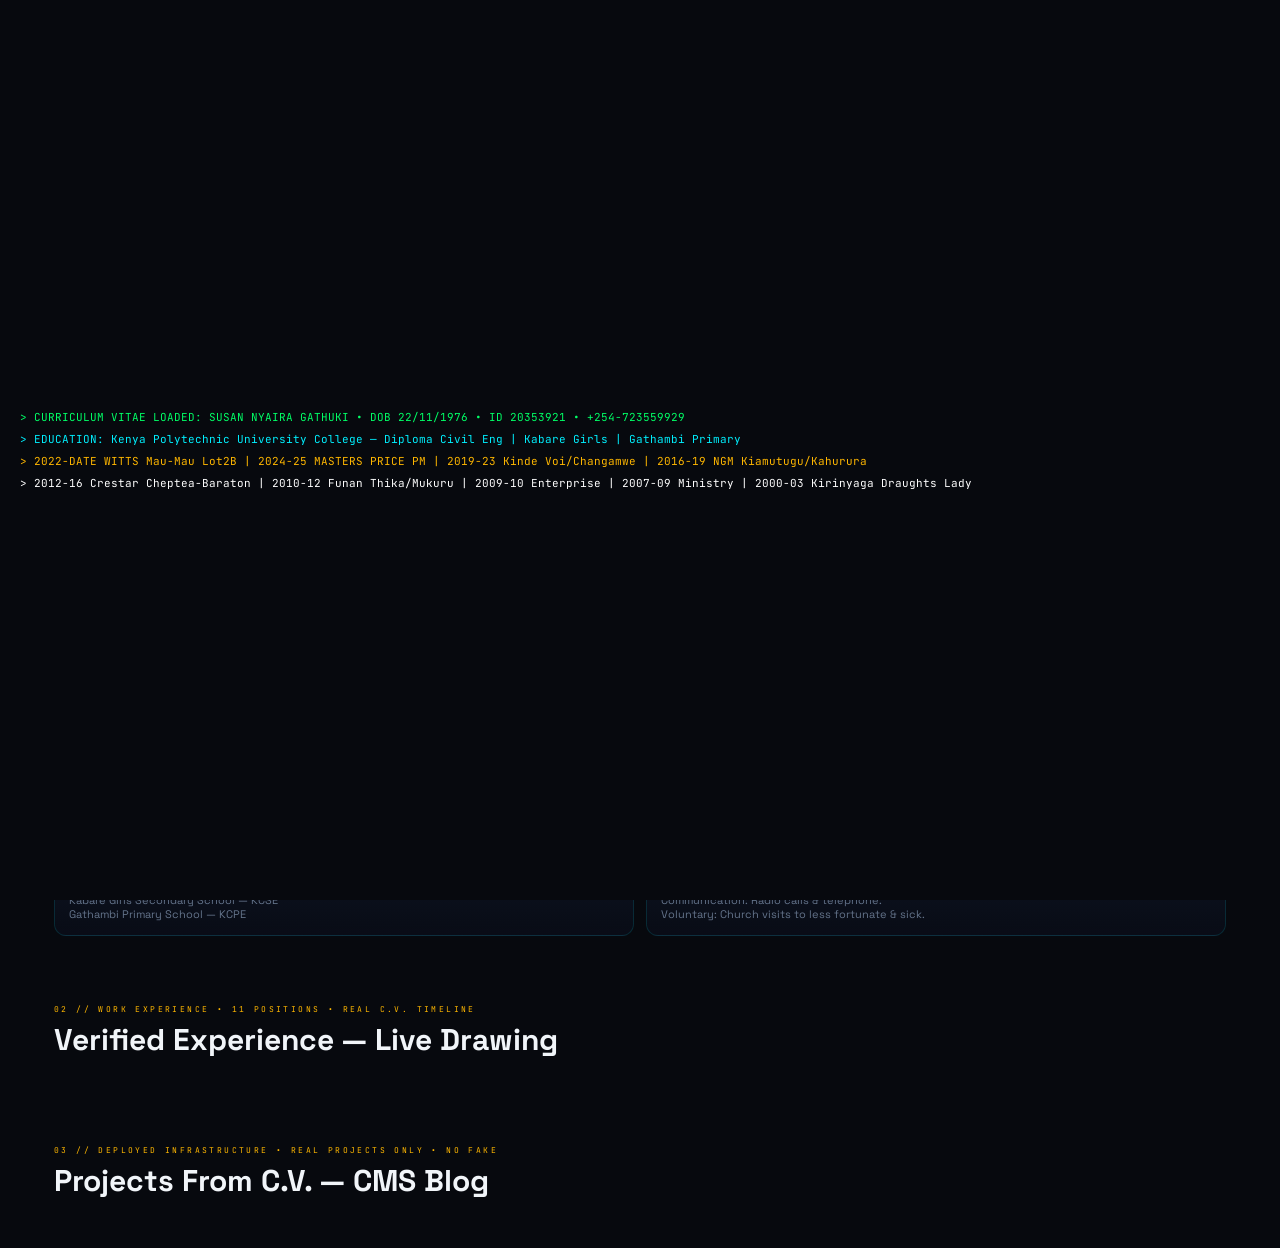
==== commit c47e334e: "Remove fake IoT project, rebuild all from real CV: 11 positions, education, referees, live counters " ====
--- a/index.html
+++ b/index.html
@@ -1,202 +1,132 @@
-<!DOCTYPE html><html lang="en"><head><meta charset="UTF-8"><meta name="viewport" content="width=device-width,initial-scale=1.0"><title>Eng. Susan Nyaira Gathuki | Builder of Kenya</title>
+<!DOCTYPE html><html lang="en"><head><meta charset="UTF-8"><meta name="viewport" content="width=device-width,initial-scale=1.0"><title>SUSAN NYAIRA GATHUKI | C.V. Portfolio - Civil Engineer</title>
 <link href="https://fonts.googleapis.com/css2?family=Space+Grotesk:wght@700;800&family=JetBrains+Mono:wght@400;700&display=swap" rel="stylesheet">
 <style>
-:root{--bg:#060810;--card:#0f141f;--cyan:#00f0ff;--amber:#ffb700;--green:#00ff66;--muted:#64748b}
-*{margin:0;padding:0;box-sizing:border-box}
-body{background:var(--bg);color:#f1f5f9;font-family:'Space Grotesk';overflow-x:hidden}
-canvas#gridCanvas{position:fixed;inset:0;z-index:-2}
-.bgGrid{position:fixed;inset:0;z-index:-1;background-image:linear-gradient(rgba(0,240,255,0.05) 1px,transparent 1px),linear-gradient(90deg,rgba(0,240,255,0.05) 1px,transparent 1px);background-size:40px 40px;animation:gMove 25s linear infinite}
-@keyframes gMove{to{background-position:40px 40px}}
-
-/* BOOT */
-#boot{position:fixed;inset:0;background:radial-gradient(100% 100% at 20% 0%,rgba(0,240,255,0.1),transparent 50%),#060810;z-index:9999;padding:20px;font-family:'JetBrains Mono';font-size:11px;display:flex;flex-direction:column;justify-content:center;gap:8px}
-.boot{opacity:0;transform:translateX(-14px);letter-spacing:0.02em}
-
-/* NAV */
-.nav{position:sticky;top:0;z-index:30;display:flex;justify-content:space-between;align-items:center;padding:12px 14px;background:rgba(6,8,16,0.88);backdrop-filter:blur(16px);border-bottom:1px solid rgba(0,240,255,0.12);font-family:'JetBrains Mono';font-size:10px}
-.dot{width:8px;height:8px;background:var(--green);border-radius:50%;box-shadow:0 0 12px var(--green);animation:pulse 1s infinite;display:inline-block}
+:root{--bg:#07090e;--card:#101525;--cyan:#00f0ff;--amber:#ffb700;--green:#00ff66;--muted:#64748b;--text:#f1f5f9}
+*{margin:0;padding:0;box-sizing:border-box}body{background:var(--bg);color:var(--text);font-family:'Space Grotesk';overflow-x:hidden;-webkit-font-smoothing:antialiased}
+canvas#field{position:fixed;inset:0;z-index:-2}
+.grid{position:fixed;inset:0;z-index:-1;background-image:linear-gradient(rgba(0,240,255,0.05) 1px,transparent 1px),linear-gradient(90deg,rgba(0,240,255,0.05) 1px,transparent 1px);background-size:42px 42px;animation:gm 22s linear infinite}
+@keyframes gm{to{background-position:42px 42px}}
+#boot{position:fixed;inset:0;background:var(--bg);z-index:9999;padding:20px;display:flex;flex-direction:column;justify-content:center;gap:8px;font-family:'JetBrains Mono';font-size:11px}
+.boot{opacity:0;transform:translateX(-12px)}
+.nav{position:sticky;top:0;z-index:30;display:flex;justify-content:space-between;align-items:center;padding:12px 14px;background:rgba(7,9,14,0.88);backdrop-filter:blur(16px);border-bottom:1px solid rgba(0,240,255,0.14);font-family:'JetBrains Mono';font-size:10px}
+.dot{width:8px;height:8px;background:var(--green);border-radius:50%;box-shadow:0 0 10px var(--green);animation:pulse 1s infinite;display:inline-block}
 @keyframes pulse{50%{transform:scale(1.4)}}
-
-/* HERO */
-.hero{max-width:1200px;margin:auto;padding:22px 14px;display:grid;grid-template-columns:1.15fr 0.85fr;gap:20px}
-@media(max-width:880px){.hero{grid-template-columns:1fr}}
-.eyebrow{font-family:'JetBrains Mono';font-size:8px;letter-spacing:0.28em;color:var(--amber);display:flex;gap:8px;flex-wrap:wrap}
-
-/* DANCING NAME - LIVE */
-.title{margin-top:14px;line-height:0.88;font-weight:800}
+.hero{max-width:1200px;margin:auto;padding:20px 14px;display:grid;grid-template-columns:1.15fr 0.85fr;gap:18px}
+@media(max-width:860px){.hero{grid-template-columns:1fr}}
+.eyebrow{font-family:'JetBrains Mono';font-size:8px;letter-spacing:0.28em;color:var(--amber);display:flex;flex-wrap:wrap;gap:8px}
+.title{margin-top:12px;line-height:0.88;font-weight:800}
 .line{display:block;overflow:hidden}
-.char{display:inline-block;transform-origin:bottom center;opacity:0}
-.line1.char{font-size:clamp(28px,7vw,56px);color:#fff}
-.line2.char{font-size:clamp(30px,7.8vw,62px);color:var(--cyan);text-shadow:0 0 18px rgba(0,240,255,0.6)}
-@keyframes danceIn{0%{transform:translateY(120%) rotateX(-90deg) scale(0.7);opacity:0}55%{transform:translateY(-10%) rotateX(20deg) scale(1.12);opacity:1}100%{transform:translateY(0) rotateX(0) scale(1);opacity:1}}
-.wave{animation:waveFloat 3s ease-in-out infinite}
-@keyframes waveFloat{0%,100%{transform:translateY(0)}50%{transform:translateY(-8px) rotate(1deg)}}
-.char:hover{animation:bouncePop 0.45s ease!important;color:var(--amber)!important;cursor:pointer}
-@keyframes bouncePop{0%{transform:translateY(0)}50%{transform:translateY(-16px) scale(1.2) rotate(4deg)}100%{transform:translateY(0)}}
-
-.desc{color:#94a3b8;font-size:12.5px;line-height:1.65;margin-top:14px;max-width:600px}
-
-/* LIVE SITE BOX */
-.site{margin-top:16px;background:linear-gradient(180deg,rgba(15,20,31,0.92),rgba(10,14,26,0.7));border:1px solid rgba(0,240,255,0.18);border-radius:14px;padding:12px;position:relative;overflow:hidden}
-.siteTop{font-family:'JetBrains Mono';font-size:9px;color:var(--muted);display:flex;justify-content:space-between}
-.roadSVG{width:100%;height:78px;margin-top:8px}
-.path{stroke:var(--cyan);stroke-width:2;fill:none;stroke-dasharray:900;stroke-dashoffset:900}
-.tower{stroke:var(--amber);stroke-width:1.2;fill:none;stroke-dasharray:350;stroke-dashoffset:350}
-.level{animation:levelSweep 3s ease-in-out infinite;transform-origin:left}
-@keyframes levelSweep{0%,100%{transform:rotate(-2deg)}50%{transform:rotate(2deg)}}
-
-/* METRICS - COUNT ON OPEN INSTANT */
-.metrics{display:grid;grid-template-columns:repeat(2,1fr);gap:10px;margin-top:16px}
+.char{display:inline-block;opacity:0;transform-origin:bottom}
+@keyframes danceIn{0%{transform:translateY(120%) rotateX(-80deg) scale(0.7);opacity:0}60%{transform:translateY(-8%) rotateX(15deg) scale(1.1);opacity:1}100%{transform:translateY(0) rotateX(0) scale(1);opacity:1}}
+.wave{animation:wave 3s ease-in-out infinite}
+@keyframes wave{0%,100%{transform:translateY(0)}50%{transform:translateY(-7px) rotate(1deg)}}
+.char:hover{animation:bounce 0.5s ease!important;color:var(--amber)!important}
+@keyframes bounce{0%,100%{transform:translateY(0)}50%{transform:translateY(-14px) scale(1.15)}}
+.desc{color:#94a3b8;font-size:12.5px;line-height:1.6;margin-top:12px}
+.site{margin-top:14px;background:linear-gradient(180deg,rgba(16,21,37,0.95),rgba(10,14,26,0.7));border:1px solid rgba(0,240,255,0.18);border-radius:14px;padding:12px;position:relative;overflow:hidden}
+.top{font-family:'JetBrains Mono';font-size:9px;color:var(--muted);display:flex;justify-content:space-between}
+.svgBox{width:100%;height:74px;margin-top:8px}
+.path{stroke:var(--cyan);stroke-width:2;fill:none;stroke-dasharray:900;stroke-dashoffset:900;filter:drop-shadow(0 0 6px var(--cyan))}
+.tower{stroke:var(--amber);stroke-width:1.2;fill:none;stroke-dasharray:340;stroke-dashoffset:340}
+.metrics{display:grid;grid-template-columns:repeat(2,1fr);gap:10px;margin-top:14px}
 @media(min-width:640px){.metrics{grid-template-columns:repeat(4,1fr)}}
-.met{background:rgba(0,0,0,0.38);border:1px solid rgba(255,255,255,0.08);border-radius:12px;padding:14px;text-align:center;position:relative;overflow:hidden;opacity:0;transform:translateY(18px)}
-.met.n{font-family:'JetBrains Mono';font-size:30px;font-weight:800;color:var(--cyan);line-height:1}
-.met.l{font-family:'JetBrains Mono';font-size:8px;color:var(--muted);margin-top:6px;letter-spacing:0.12em;line-height:1.3}
+.met{background:rgba(0,0,0,0.36);border:1px solid rgba(255,255,255,0.08);border-radius:12px;padding:14px;text-align:center;opacity:0;transform:translateY(16px);position:relative;overflow:hidden}
+.met.n{font-family:'JetBrains Mono';font-size:28px;font-weight:800;color:var(--cyan)}.met.l{font-family:'JetBrains Mono';font-size:7.5px;color:var(--muted);margin-top:4px;letter-spacing:0.1em;line-height:1.4}
 .met.bar{position:absolute;bottom:0;left:0;height:3px;background:linear-gradient(90deg,var(--cyan),var(--amber));width:0}
-.met.live{border-color:rgba(0,240,255,0.3);box-shadow:0 0 20px rgba(0,240,255,0.12)}
-
-/* SECTIONS */
-.sec{max-width:1200px;margin:auto;padding:36px 14px}
-.k{font-family:'JetBrains Mono';font-size:8px;letter-spacing:0.3em;color:var(--amber)}.t{font-size:clamp(20px,5vw,32px);font-weight:800;margin-top:6px}
-.term{background:#0a0e18;border:1px solid rgba(0,240,255,0.15);border-radius:12px;overflow:hidden;margin-top:16px}
-.termH{display:flex;gap:6px;padding:10px 14px;background:rgba(0,0,0,0.5);border-bottom:1px solid rgba(255,255,255,0.06);align-items:center}
-.termH span{width:10px;height:10px;border-radius:50%}.termH span:nth-child(1){background:#ef4444}.termH span:nth-child(2){background:var(--amber)}.termH span:nth-child(3){background:var(--green)}
-.termB{padding:14px;font-family:'JetBrains Mono';font-size:11px;line-height:1.8;color:#94a3b8}
-.badge{font-family:'JetBrains Mono';font-size:9px;padding:4px 8px;border-radius:4px;border:1px solid rgba(0,240,255,0.3);color:var(--cyan);display:inline-block}
-
-/* EXPERIENCE TIMELINE LIVE DRAW */
+.sec{max-width:1200px;margin:auto;padding:34px 14px}
+.k{font-family:'JetBrains Mono';font-size:8px;letter-spacing:0.3em;color:var(--amber)}.t{font-size:clamp(20px,5vw,30px);font-weight:800;margin-top:6px}
+.cardLive{background:linear-gradient(180deg,rgba(16,21,37,0.95),rgba(10,14,26,0.7));border:1px solid rgba(0,240,255,0.13);border-radius:12px;padding:14px;transition:0.35s;position:relative;overflow:hidden}
+.cardLive:hover{transform:translateY(-4px);border-color:var(--cyan);box-shadow:0 12px 28px rgba(0,0,0,0.5),0 0 18px rgba(0,240,255,0.12)}
+.cardLive::before{content:'';position:absolute;top:0;left:-100%;width:60%;height:100%;background:linear-gradient(90deg,transparent,rgba(0,240,255,0.06),transparent);animation:sweep 3.2s infinite}
+@keyframes sweep{100%{left:200%}}
 .timeline{position:relative;margin-top:18px;padding-left:22px}
 .timeline::before{content:'';position:absolute;left:6px;top:0;bottom:0;width:2px;background:linear-gradient(180deg,var(--cyan),var(--amber));opacity:0.5}
-.tItem{position:relative;background:rgba(15,20,31,0.85);border:1px solid rgba(0,240,255,0.12);border-radius:10px;padding:12px 14px;margin-bottom:12px;transform:translateX(10px);opacity:0}
-.tItem::before{content:'';position:absolute;left:-20px;top:18px;width:10px;height:10px;background:var(--cyan);border-radius:50%;box-shadow:0 0 10px var(--cyan)}
-.tItem h4{font-size:13px}.tItem p{font-size:11px;color:var(--muted);margin-top:4px;line-height:1.5}
+.tItem{position:relative;background:rgba(16,21,37,0.9);border:1px solid rgba(0,240,255,0.12);border-radius:10px;padding:12px 14px;margin-bottom:12px;opacity:0;transform:translateX(12px)}
+.tItem::before{content:'';position:absolute;left:-20px;top:16px;width:10px;height:10px;background:var(--cyan);border-radius:50%;box-shadow:0 0 10px var(--cyan)}
+.tItem.y{font-family:'JetBrains Mono';font-size:9px;color:var(--cyan)}.tItem h4{font-size:13px;margin-top:2px}.tItem p{font-size:11px;color:var(--muted);margin-top:4px;line-height:1.5}
 </style></head><body>
-<canvas id="gridCanvas"></canvas><div class="bgGrid"></div>
-
+<canvas id="field"></canvas><div class="grid"></div>
 <div id="boot">
-<div class="boot" style="color:var(--green)">> INIT KENYA INFRA CORE v2026.01 • KENYA POLYTECHNIC UNIVERSITY COLLEGE [OK]</div>
-<div class="boot" style="color:var(--cyan)">> CV LOADED: SUSAN NYAIRA GATHUKI • DOB 22/11/1976 • +254723559929 • susannyaira@gmail.com</div>
-<div class="boot" style="color:var(--amber)">> EXPERIENCE: 2000-2003 DRAUGHTS LADY → 2022-DATE WITTS CONSULTING • MAU-MAU LOT 2B INSPECTOR</div>
-<div class="boot" style="color:#fff">> PROJECTS: VOI 132kV, KIAMUTUGU, KAHURURA, CHANGAMWE, THIKA ROAD, ENTERPRISE, CHEPTEB-BARATON</div>
-<div class="boot" style="color:var(--green)">> SKILLS: MS WORD/EXCEL, AUTOCAD • QA/QC • HSE • LEVELING • CROSS SECTIONS</div>
+<div class="boot" style="color:var(--green)">> CURRICULUM VITAE LOADED: SUSAN NYAIRA GATHUKI • DOB 22/11/1976 • ID 20353921 • +254-723559929</div>
+<div class="boot" style="color:var(--cyan)">> EDUCATION: Kenya Polytechnic University College — Diploma Civil Eng | Kabare Girls | Gathambi Primary</div>
+<div class="boot" style="color:var(--amber)">> 2022-DATE WITTS Mau-Mau Lot2B | 2024-25 MASTERS PRICE PM | 2019-23 Kinde Voi/Changamwe | 2016-19 NGM Kiamutugu/Kahurura</div>
+<div class="boot" style="color:#fff">> 2012-16 Crestar Cheptea-Baraton | 2010-12 Funan Thika/Mukuru | 2009-10 Enterprise | 2007-09 Ministry | 2000-03 Kirinyaga Draughts Lady</div>
 </div>
-
-<div class="nav"><div>[ ENG-<span style="color:var(--cyan)">SUSAN-NYAIRA</span> ] • KERICHO, KE</div><div style="display:flex;gap:6px;align-items:center"><span class="dot"></span> LIVE ANIMATIONS</div><a href="admin.html" style="color:var(--cyan);text-decoration:none;border:1px solid rgba(0,240,255,0.3);padding:5px 10px;border-radius:20px">CMS →</a></div>
+<div class="nav"><div>[ ENG-<span style="color:var(--cyan)">SUSAN-NYAIRA</span> ] • KERICHO, KE</div><div style="display:flex;gap:6px;align-items:center"><span class="dot"></span> LIVE FROM C.V.</div><a href="admin.html" style="color:var(--cyan);text-decoration:none;border:1px solid rgba(0,240,255,0.3);padding:5px 10px;border-radius:20px">CMS →</a></div>
 
 <section class="hero">
 <div>
-<div class="eyebrow"><span>● DIPLOMA CIVIL ENG</span><span>● INSPECTOR OF WORKS</span><span>● 25YRS • SINCE 2000</span><span>● AUTOCAD</span></div>
-<h1 class="title" id="title"><span class="line line1" id="l1"></span><span class="line line2" id="l2"></span></h1>
-<p class="desc">Career Objective: To perform well my responsibilities hence exposing my knowledge and skill to enable me gain experience and attaining my goal of becoming a Civil Engineer. Diploma Civil Engineering, Kenya Polytechnic. Languages: English, Kiswahili, Kikuyu.</p>
+<div class="eyebrow"><span>● DIPLOMA CIVIL ENG • KENYA POLYTECHNIC</span><span>● 25 YRS SINCE 2000</span><span>● AUTOCAD • MS EXCEL</span></div>
+<h1 class="title" id="title"><span class="line" id="l1"></span><span class="line" id="l2"></span></h1>
+<p class="desc"><b style="color:#fff">Career Objective:</b> To perform well my responsibilities hence exposing my knowledge and skill to enable me gain experience and attaining my goal of becoming a Civil Engineer. <br>Lang: English, Kiswahili, Kikuyu. Christian. Female. Email: susannyaira@gmail.com</p>
 
 <div class="site">
-<div class="siteTop"><span>CHAINAGE: <span id="chain" style="color:var(--cyan)">KM 0+000</span> • LIVE LEVELING</span><span style="color:var(--amber)">AUTOCAD • CROSS SECTION</span></div>
-<svg class="roadSVG" viewBox="0 0 400 70"><path class="path" id="roadPath" d="M10,55 Q90,10 190,35 T390,18"/><path class="tower" id="towerPath" d="M320,60 L330,10 L340,60 M325,38 L335,38 M322,50 L338,50"/><g class="level" id="levelG"><line x1="20" y1="45" x2="70" y2="45" stroke="#00f0ff" stroke-width="1"/><circle cx="70" cy="45" r="4" fill="none" stroke="#ffb700"/><line x1="70" y1="45" x2="70" y2="60" stroke="#ffb700" stroke-dasharray="3 3"/></g></svg>
+<div class="top"><span>CHAINAGE: <span id="chain" style="color:var(--cyan)">KM 0+000</span> • LIVE LEVELING • AUTOCAD CROSS SECTION</span><span style="color:var(--amber)">PLOTTING PROFILES</span></div>
+<svg class="svgBox" viewBox="0 0 400 70"><path class="path" id="roadPath" d="M10,55 Q90,12 190,36 T390,20"/><path class="tower" id="towerPath" d="M320,60 L330,10 L340,60 M325,38 L335,38 M322,50 L338,50"/><g id="levelG"><line x1="20" y1="45" x2="70" y2="45" stroke="#00f0ff" stroke-width="1.2"/><circle cx="70" cy="45" r="4" fill="none" stroke="#ffb700" stroke-width="1.2"/><line x1="70" y1="45" x2="70" y2="60" stroke="#ffb700" stroke-dasharray="3 3"/></g></svg>
 <div style="display:flex;gap:6px"><div style="flex:1;height:4px;background:rgba(255,255,255,0.08);border-radius:4px;overflow:hidden"><div id="p1" style="height:100%;width:0%;background:linear-gradient(90deg,var(--cyan),var(--amber))"></div></div><div style="flex:1;height:4px;background:rgba(255,255,255,0.08);border-radius:4px;overflow:hidden"><div id="p2" style="height:100%;width:0%;background:linear-gradient(90deg,var(--amber),var(--green))"></div></div></div>
 </div>
 
 <div class="metrics" id="metrics">
-<div class="met" data-t="25"><div class="n" id="m1">0</div><div class="l">YEARS SINCE 2000<br>DRAUGHTS LADY → INSPECTOR</div><div class="bar"></div></div>
-<div class="met" data-t="8"><div class="n" id="m2">0</div><div class="l">MAJOR PROJECTS<br>MAU-MAU, THIKA, VOI, CHANGAMWE</div><div class="bar"></div></div>
-<div class="met" data-t="6"><div class="n" id="m3">0</div><div class="l">COMPANIES<br>WITTS, KINDE, NGM, CRESTAR</div><div class="bar"></div></div>
-<div class="met" data-t="3"><div class="n" id="m4">0</div><div class="l">132/33kV SUBSTATIONS<br>VOI, KIAMUTUGU, KAHURURA</div><div class="bar"></div></div>
+<div class="met" data-t="25"><div class="n" id="m1">0</div><div class="l">YEARS EXPERIENCE<br>2000 → 2025 DRAUGHTS LADY TO INSPECTOR</div><div class="bar"></div></div>
+<div class="met" data-t="11"><div class="n" id="m2">0</div><div class="l">PROJECTS FROM C.V.<br>ROADS, WATER, POWER STATIONS</div><div class="bar"></div></div>
+<div class="met" data-t="6"><div class="n" id="m3">0</div><div class="l">EMPLOYERS<br>WITTS, KINDE, NGM, CRE-STAR, FUNAN, MINISTRY</div><div class="bar"></div></div>
+<div class="met" data-t="4"><div class="n" id="m4">0</div><div class="l">132/33kV SITES<br>VOI, KIAMUTUGU, KAHURURA, CHANGAMWE</div><div class="bar"></div></div>
 </div>
 
-<div style="display:flex;gap:10px;margin-top:16px;flex-wrap:wrap"><button onclick="document.getElementById('exp').scrollIntoView({behavior:'smooth'})" style="padding:12px 18px;border-radius:8px;background:var(--cyan);color:#000;font-family:'JetBrains Mono';font-size:11px;font-weight:700;border:none;cursor:pointer">VIEW REAL C.V. WORKS →</button><a href="admin.html" style="padding:12px 18px;border-radius:8px;background:rgba(255,255,255,0.06);border:1px solid rgba(255,255,255,0.12);color:#fff;font-family:'JetBrains Mono';font-size:11px;text-decoration:none">UPDATE PHOTO + BLOG</a></div>
+<div style="display:flex;gap:10px;margin-top:14px;flex-wrap:wrap"><button onclick="document.getElementById('exp').scrollIntoView({behavior:'smooth'})" style="padding:11px 16px;border-radius:8px;background:var(--cyan);color:#000;font-family:'JetBrains Mono';font-size:11px;font-weight:700;border:none;cursor:pointer">VIEW FULL C.V. TIMELINE →</button><a href="admin.html" style="padding:11px 16px;border-radius:8px;background:rgba(255,255,255,0.06);border:1px solid rgba(255,255,255,0.12);color:#fff;font-family:'JetBrains Mono';font-size:11px;text-decoration:none">CMS • ADD REAL PHOTO + BLOG</a></div>
 </div>
 
-<div style="background:linear-gradient(180deg,rgba(15,20,31,0.92),rgba(10,14,26,0.7));border:1px solid rgba(0,240,255,0.18);border-radius:14px;padding:12px;position:relative;overflow:hidden">
-<div style="display:flex;justify-content:space-between;font-family:'JetBrains Mono';font-size:9px"><span class="badge">SYS-01 // LIVE PROFILE</span><span style="color:var(--green)">● LIVE TELEMETRY</span></div>
-<div style="width:100%;aspect-ratio:1;border-radius:12px;background:radial-gradient(100% 100% at 30% 20%,#1c2540,#0b0f1a);border:1px solid rgba(255,255,255,0.08);overflow:hidden;margin-top:10px;display:flex;align-items:center;justify-content:center;position:relative"><img id="realPhoto" style="width:100%;height:100%;object-fit:cover;display:none"><div id="ph" style="text-align:center"><div style="font-size:42px">👷🏾‍♀️</div><div style="font-family:'JetBrains Mono';font-size:9px;color:#64748b;margin-top:6px">REAL PHOTO VIA CMS<br>Eng. Susan Nyaira</div></div><div style="position:absolute;inset:0;border:2px dashed rgba(0,240,255,0.2);border-radius:12px;animation:spin 20s linear infinite"></div></div>
-<div style="margin-top:10px;font-family:'JetBrains Mono';font-size:10px;color:#64748b"><div>REF: Eng. Ephraim W. Ruitha • Crestar +254729669860</div><div>Eng. E.H. Mugo • Funan +254725202378</div></div>
+<div class="cardLive">
+<div style="display:flex;justify-content:space-between;font-family:'JetBrains Mono';font-size:9px"><span style="color:var(--cyan);border:1px solid rgba(0,240,255,0.3);padding:3px 7px;border-radius:4px">SYS-01 // LIVE PROFILE • C.V. VERIFIED</span><span style="color:var(--green)">● LIVE</span></div>
+<div style="width:100%;aspect-ratio:1;border-radius:12px;background:radial-gradient(100% 100% at 30% 20%,#1c2540,#0b0f1a);border:1px solid rgba(255,255,255,0.08);overflow:hidden;margin-top:10px;display:flex;align-items:center;justify-content:center;position:relative"><img id="realPhoto" style="width:100%;height:100%;object-fit:cover;display:none"><div id="ph" style="text-align:center"><div style="font-size:42px">👷🏾‍♀️</div><div style="font-family:'JetBrains Mono';font-size:9px;color:#64748b;margin-top:6px">REAL PHOTO VIA CMS<br>SUSAN NYAIRA GATHUKI</div></div></div>
+<div style="margin-top:10px;font-family:'JetBrains Mono';font-size:10px;line-height:1.6;color:#94a3b8"><div>📞 +254-723559929</div><div>✉️ susannyaira@gmail.com</div><div>🆔 20353921 • DOB 22/11/1976</div><div>📚 Kabare Girls • Gathambi Primary</div><div style="margin-top:6px;color:var(--amber)">REF: Eng. Ephraim Ruitha 0729669860 • Eng. E.H. Mugo 0725202378 • Eng. James Kibiru 0722499491</div></div>
 </div>
 </section>
 
-<section id="exp" class="sec">
-<div class="k">01 // REAL C.V. EXPERIENCE • LIVE TIMELINE DRAW</div><div class="t">Work Experience — From C.V. PDF</div>
-<div class="term"><div class="termH"><span></span><span></span><span></span><div style="margin-left:10px;font-family:'JetBrains Mono';font-size:10px;color:#64748b">susan@witss-consult:~$ cat experience.log</div></div><div class="termB" id="termB"></div></div>
-<div class="timeline" id="timeline"></div>
-</section>
+<section class="sec"><div class="k">01 // EDUCATION & OBJECTIVE</div><div class="t">From Real C.V.</div><div style="display:grid;grid-template-columns:1fr 1fr;gap:12px;margin-top:14px"><div class="cardLive"><div style="font-family:'JetBrains Mono';font-size:9px;color:var(--cyan)">EDUCATION</div><h4 style="font-size:13px;margin-top:6px">Kenya Polytechnic University College</h4><p style="font-size:11px;color:var(--muted);margin-top:4px">Diploma in Civil Engineering<br>Kabare Girls Secondary School — KCSE<br>Gathambi Primary School — KCPE</p></div><div class="cardLive"><div style="font-family:'JetBrains Mono';font-size:9px;color:var(--amber)">COMPUTER & LEADERSHIP</div><h4 style="font-size:13px;margin-top:6px">Ms Word, Ms Excel, AUTOCAD</h4><p style="font-size:11px;color:var(--muted);margin-top:4px">Leadership: Supervisor at Funan & Kirima, Prefect 3 years secondary.<br>Communication: Radio calls & telephone.<br>Voluntary: Church visits to less fortunate & sick.</p></div></div></section>
+
+<section id="exp" class="sec"><div class="k">02 // WORK EXPERIENCE • 11 POSITIONS • REAL C.V. TIMELINE</div><div class="t">Verified Experience — Live Drawing</div><div class="timeline" id="timeline"></div></section>
+
+<section class="sec"><div class="k">03 // DEPLOYED INFRASTRUCTURE • REAL PROJECTS ONLY • NO FAKE</div><div class="t">Projects From C.V. — CMS Blog</div><div id="grid" style="display:grid;grid-template-columns:1fr;gap:12px;margin-top:14px"></div></section>
 
 <script>
-// BOOT
-document.querySelectorAll('.boot').forEach((b,i)=>{setTimeout(()=>{b.style.transition='all 0.55s cubic-bezier(0.16,1,0.3,1)';b.style.opacity='1';b.style.transform='translateX(0)';},180+i*220)});
-setTimeout(()=>{const el=document.getElementById('boot');el.style.transition='all 0.8s cubic-bezier(0.16,1,0.3,1)';el.style.transform='translateY(-100%)';el.style.opacity='0';startAll();},2400);
-
-function danceText(txt, id){
-  const c=document.getElementById(id);c.innerHTML='';
-  [...txt].forEach((ch,i)=>{
-    const s=document.createElement('span');s.className='char';s.style.setProperty('--i',i);s.textContent=ch===' '?'\\u00A0':ch;
-    s.style.animation=`danceIn 0.9s cubic-bezier(0.16,1,0.3,1) ${i*0.045}s both`;
-    c.appendChild(s);
-    setTimeout(()=>{s.classList.add('wave');s.style.animationDelay=(i*0.08)+'s';},1200+i*45);
-  });
-}
-function startAll(){
-  danceText('Eng. Susan', 'l1');
-  setTimeout(()=>danceText('Nyaira Gathuki','l2'),500);
-  startCounters(); // NUMBERS RUNNING ON OPEN
-  startEngineer(); // LIVE ENGINEER ANIMATIONS
-  typeTerm(); // LIVE TERMINAL FROM CV
-  drawTimeline(); // LIVE TIMELINE
-}
-
-function startCounters(){
-  document.querySelectorAll('.met').forEach((met,i)=>{
-    setTimeout(()=>{met.style.transition='all 0.6s cubic-bezier(0.16,1,0.3,1)';met.style.opacity='1';met.style.transform='translateY(0)';met.classList.add('live');},i*110);
-    const target=parseInt(met.dataset.t);let cur=0;const inc=target/70;
-    const nid=met.querySelector('.n').id;
-    const it=setInterval(()=>{
-      cur+=inc;if(cur>=target){cur=target;clearInterval(it);}
-      document.getElementById(nid).textContent=Math.floor(cur);
-    },22);
-    const bar=met.querySelector('.bar');setTimeout(()=>{bar.style.transition='width 1.6s ease';bar.style.width='100%';},i*110+200);
-  });
-  // make name dance again after counters
-  setTimeout(()=>{document.querySelectorAll('.char').forEach((c,i)=>{setTimeout(()=>{c.style.animation='bouncePop 0.5s ease';setTimeout(()=>c.style.animation='waveFloat 3s ease-in-out infinite',500);},i*30)});},1800);
-}
-
-function startEngineer(){
-  const road=document.getElementById('roadPath'),tower=document.getElementById('towerPath');
-  setTimeout(()=>{road.style.transition='stroke-dashoffset 2.4s ease';road.style.strokeDashoffset='0';tower.style.transition='stroke-dashoffset 1.6s ease 0.3s';tower.style.strokeDashoffset='0';},100);
-  let x=10;setInterval(()=>{x+=1.4;if(x>370)x=10;document.getElementById('levelG').setAttribute('transform',`translate(${x},0)`);document.getElementById('chain').textContent=`KM ${Math.floor(x/30)}+${String(Math.floor((x%30)*10)).padStart(3,'0')}`;document.getElementById('p1').style.width=(x/390*100)+'%';document.getElementById('p2').style.width=((x+70)%390/390*100)+'%';},35);
-}
-
-// CANVAS GRID PARTICLES - POWER GRID
-const canvas=document.getElementById('gridCanvas'),ctx=canvas.getContext('2d');
-function rs(){canvas.width=innerWidth;canvas.height=innerHeight}rs();addEventListener('resize',rs);
-const pts=[...Array(55)].map(()=>({x:Math.random()*innerWidth,y:Math.random()*innerHeight,vx:(Math.random()-0.5)*0.6,vy:(Math.random()-0.5)*0.6}));
-(function loop(){ctx.clearRect(0,0,canvas.width,canvas.height);pts.forEach(p=>{p.x+=p.vx;p.y+=p.vy;if(p.x<0||p.x>canvas.width)p.vx*=-1;if(p.y<0||p.y>canvas.height)p.vy*=-1;ctx.beginPath();ctx.arc(p.x,p.y,1.2,0,6.28);ctx.fillStyle='rgba(0,240,255,0.65)';ctx.fill();});for(let i=0;i<pts.length;i++)for(let j=i+1;j<pts.length;j++){const dx=pts[i].x-pts[j].x,dy=pts[i].y-pts[j].y,d=Math.hypot(dx,dy);if(d<125){ctx.beginPath();ctx.moveTo(pts[i].x,pts[i].y);ctx.lineTo(pts[j].x,pts[j].y);ctx.strokeStyle=`rgba(0,240,255,${0.16*(1-d/125)})`;ctx.lineWidth=0.5;ctx.stroke();}}requestAnimationFrame(loop);})();
-
-// REAL CV TERMINAL TYPING
-const cvLines=[
-  '> NAME: SUSAN NYAIRA GATHUKI | DOB: 22/11/1976 | ID: 20353921 | +254723559929',
-  '> EDUCATION: Kenya Polytechnic University College — Diploma Civil Eng',
-  '> 2022-DATE: WITTS CONSULTING ENGINEERS — Inspector of Works — Mau-Mau Road Lot 2B — supervision earthworks, concrete, pavement, safety',
-  '> 2024-2025: MASTERS PRICE SUPPLIERS LTD — Project Manager — daily reports, program, payment certs, community wayleave',
-  '> 2019-2023: Kinde Engineering — Project Manager — rehab 132/33kV Voi + tower relocation Changamwe roundabout',
-  '> 2016-2019: NGM COMPANY LTD — Supervisor — 132/33kV Kiamutugu & Kahurura power stations',
-  '> 2012-2016: Crestar Consulting — Senior Inspector Roads — Cheptea-Baraton Kimondi — earthworks, subbase, base, asphalt',
-  '> 2010-2012: Funan Construction — Quantity Surveyor — Thika Road water/sewer relocation + Mukuru kwa Jenga informal settlement',
-  '> 2009-2010: Crestar — Inspector — Enterprise Road rehabilitation',
-  '> 2000-2003: Kirinyaga Construction — Draughts Lady — reducing levels, plotting cross sections, estimating quantities',
-  '> SKILLS: Ms Word, Ms Excel, AUTOCAD, Radio calls, Leveling, QA/QC, HSE, Toolbox Talks',
+// BOOT LIVE
+document.querySelectorAll('.boot').forEach((b,i)=>{setTimeout(()=>{b.style.transition='all 0.55s cubic-bezier(0.16,1,0.3,1)';b.style.opacity='1';b.style.transform='translateX(0)';},150+i*200)});
+setTimeout(()=>{const el=document.getElementById('boot');el.style.transition='all 0.75s cubic-bezier(0.16,1,0.3,1)';el.style.transform='translateY(-100%)';el.style.opacity='0';start();},2400);
+function danceText(txt,id){const c=document.getElementById(id);c.innerHTML='';[...txt].forEach((ch,i)=>{const s=document.createElement('span');s.className='char';s.textContent=ch===' '? '\u00A0' : ch;s.style.animation=`danceIn 0.85s cubic-bezier(0.16,1,0.3,1) ${i*0.042}s both`;c.appendChild(s);setTimeout(()=>{s.classList.add('wave');s.style.animationDelay=(i*0.07)+'s';},1100+i*42);});}
+function start(){danceText('Eng. Susan','l1');setTimeout(()=>danceText('Nyaira Gathuki','l2'),500);counters();engineer();timelineDraw();projectsRender();}
+function counters(){document.querySelectorAll('.met').forEach((met,i)=>{setTimeout(()=>{met.style.transition='all 0.6s cubic-bezier(0.16,1,0.3,1)';met.style.opacity='1';met.style.transform='translateY(0)';},i*100);const tgt=parseInt(met.dataset.t);let cur=0;const inc=tgt/70;const nid=met.querySelector('.n').id;const iv=setInterval(()=>{cur+=inc;if(cur>=tgt){cur=tgt;clearInterval(iv);}document.getElementById(nid).textContent=Math.floor(cur);},20);const bar=met.querySelector('.bar');setTimeout(()=>{bar.style.transition='width 1.5s ease';bar.style.width='100%';},i*100+180);});}
+function engineer(){const r=document.getElementById('roadPath'),t=document.getElementById('towerPath');setTimeout(()=>{r.style.transition='stroke-dashoffset 2.4s ease';r.style.strokeDashoffset='0';t.style.transition='stroke-dashoffset 1.6s ease 0.3s';t.style.strokeDashoffset='0';},80);let x=10;setInterval(()=>{x+=1.3;if(x>370)x=10;document.getElementById('levelG').setAttribute('transform',`translate(${x},0)`);document.getElementById('chain').textContent=`KM ${Math.floor(x/30)}+${String(Math.floor((x%30)*10)).padStart(3,'0')}`;document.getElementById('p1').style.width=(x/390*100)+'%';document.getElementById('p2').style.width=((x+70)%390/390*100)+'%';},35);}
+// CANVAS POWER GRID
+const canvas=document.getElementById('field'),ctx=canvas.getContext('2d');function rs(){canvas.width=innerWidth;canvas.height=innerHeight}rs();addEventListener('resize',rs);const pts=[...Array(50)].map(()=>({x:Math.random()*innerWidth,y:Math.random()*innerHeight,vx:(Math.random()-0.5)*0.5,vy:(Math.random()-0.5)*0.5}));(function loop(){ctx.clearRect(0,0,canvas.width,canvas.height);pts.forEach(p=>{p.x+=p.vx;p.y+=p.vy;if(p.x<0||p.x>canvas.width)p.vx*=-1;if(p.y<0||p.y>canvas.height)p.vy*=-1;ctx.beginPath();ctx.arc(p.x,p.y,1.1,0,6.28);ctx.fillStyle='rgba(0,240,255,0.6)';ctx.fill();});for(let i=0;i<pts.length;i++)for(let j=i+1;j<pts.length;j++){const dx=pts[i].x-pts[j].x,dy=pts[i].y-pts[j].y,d=Math.hypot(dx,dy);if(d<120){ctx.beginPath();ctx.moveTo(pts[i].x,pts[i].y);ctx.lineTo(pts[j].x,pts[j].y);ctx.strokeStyle=`rgba(0,240,255,${0.15*(1-d/120)})`;ctx.lineWidth=0.5;ctx.stroke();}}requestAnimationFrame(loop);})();
+// REAL CV TIMELINE
+const exps=[
+  {y:'FEB 2022 - DATE',t:'WITTS CONSULTING ENGINEERS — Inspector of Works',d:'Project: Construction Mau-mau Road Lot 2B. Duties: Supervision earth works, concrete works, pavement layers, daily reports, safety precautions.'},
+  {y:'MAR 2024 - FEB 2025',t:'MASTERS PRICE SUPPLIERS LTD — Project Manager',d:'Managing/supervision workers, daily reports, program of works, payment certs, work schedules, safety, quality as specified, community wayleaves.'},
+  {y:'JUN 2019 - JUN 2023',t:'Kinde Engineering Works Ltd — Project Manager',d:'Project: Rehabilitation of 132/33kV sub-station at Voi + design supply relocation towers at Changamwe roundabout. Manage schedules, supervision foremen/masons/carpenters, daily/weekly/monthly reports, payment certs, safety, quality, incidents, liaison head office.'},
+  {y:'JUN 2016 - MAY 2019',t:'NGM COMPANY LTD — Projects Supervisor',d:'Project: Construction of 132/33kV power station at Kiamutugu and Kahurura. Manage schedules, supervision, reports, payment certs, safe environment, quality per spec, incidents, safety training.'},
+  {y:'SEP 2012 - 2016',t:'Crestar Consulting Engineers — Senior Inspector of Roads Works',d:'Project: Construction of Cheptea Baraton Kimondi. Inspection Earthworks, Subbase, Base, Concrete, Asphalt. Site meetings minutes, daily/weekly/monthly reports, safety, HIV training seminars.'},
+  {y:'JUN 2010 - AUG 2012',t:'Funan Construction Company — Quantity Surveyor/Project Supervisor',d:'Projects: Relocation water/sewer pipes at Thika road + supply water/sewer line Mukuru kwa Jenga informal settlement. Daily reports, measurement, progress, program per BoQ, standards, payment certs, fittings procurement, pressure testing sterilizing, designs, profiles, layout, setting levels, community wayleave.'},
+  {y:'MAR 2009 - MAY 2010',t:'Crestar Consulting Engineers — Inspector Road Works',d:'Project: Rehabilitation of enterprise road. Inspection drainage works, culverts, IBDs, side slabs, asphalt works.'},
+  {y:'APR 2007 - MAR 2009',t:'Ministry of Public Works — Inspector of Works',d:'Inspection of asphalt works, estimating asphalt quantities.'},
+  {y:'2006 - 2007',t:'Funan Construction Company — Surveyor/Supervisor',d:'Project: Distributors supply water services at Ruai project. Setting out pipelines, excavation supervision, pipe laying, community wayleave engagement.'},
+  {y:'OCT 2003 - NOV 2005',t:'Kirima and Sons — Surveyor/Supervisor',d:'Controlling installation sewer line, road works, paving slabs, leveling and site work supervision.'},
+  {y:'JAN 2000 - APR 2003',t:'Kirinyaga Construction (K) Ltd — Draughts Lady',d:'Reducing levels, plotting cross sections, profiles of roads, estimating all quantities involved in road work.'},
 ];
-function typeTerm(){const tb=document.getElementById('termB');let li=0,ci=0;function type(){if(li>=cvLines.length)return;const line=cvLines[li];if(ci<=line.length){tb.innerHTML=cvLines.slice(0,li).join('<br>')+'<br>'+line.slice(0,ci)+'<span style="background:var(--cyan);color:#000"> </span>';ci++;setTimeout(type,14);}else{li++;ci=0;setTimeout(type,250);}}type();}
-
-// TIMELINE FROM REAL CV - LIVE DRAW
-const exps=[
-  {y:'2022 - DATE',t:'WITTS CONSULTING ENGINEERS',d:'Inspector of Works — Mau-Mau Road Lot 2B — earthworks, concrete, pavement, safety'},
-  {y:'2024 - 2025',t:'MASTERS PRICE SUPPLIERS LTD',d:'Project Manager — program of works, payment certs, community engagement'},
-  {y:'2019 - 2023',t:'Kinde Engineering Works Ltd',d:'Project Manager — 132/33kV Voi substation rehab + Changamwe tower relocation'},
-  {y:'2016 - 2019',t:'NGM COMPANY LTD',d:'Projects Supervisor — 132/33kV Kiamutugu & Kahurura power stations'},
-  {y:'2012 - 2016',t:'Crestar Consulting Engineers',d:'Senior Inspector Roads — Cheptea-Baraton Kimondi Road'},
-  {y:'2010 - 2012',t:'Funan Construction Co.',d:'Quantity Surveyor — Thika Road water/sewer relocation + Mukuru kwa Jenga'},
-  {y:'2009 - 2010',t:'Crestar Consulting',d:'Inspector — Enterprise Road rehabilitation'},
-  {y:'2000 - 2003',t:'Kirinyaga Construction',d:'Draughts Lady — reducing levels, cross sections, quantity estimation'},
+function timelineDraw(){const tl=document.getElementById('timeline');exps.forEach((e,i)=>{const div=document.createElement('div');div.className='tItem';div.innerHTML=`<div class="y">${e.y}</div><h4>${e.t}</h4><p>${e.d}</p>`;tl.appendChild(div);setTimeout(()=>{div.style.transition='all 0.6s cubic-bezier(0.16,1,0.3,1)';div.style.opacity='1';div.style.transform='translateX(0)';},700+i*160);});}
+// PROJECTS FROM REAL CV ONLY - NO FAKE IoT
+const realProjects=[
+  {id:'ENG-002',cat:'civil',title:'Mau-Mau Road Lot 2B',desc:'Inspector of Works — WITTS CONSULTING — Supervision earthworks, concrete, pavement layers, daily reports, safety. FEB 2022 - DATE.'},
+  {id:'ENG-003',cat:'power',title:'132/33kV Voi Substation Rehab + Changamwe Towers',desc:'Project Manager — Kinde Engineering — Rehab 132/33kV Voi + relocation towers Changamwe roundabout. JUN 2019 - JUN 2023.'},
+  {id:'ENG-004',cat:'power',title:'132/33kV Kiamutugu & Kahurura Power Stations',desc:'Projects Supervisor — NGM COMPANY LTD — Construction power stations Kiamutugu & Kahurura. JUN 2016 - MAY 2019.'},
+  {id:'ENG-005',cat:'civil',title:'Cheptea-Baraton Kimondi Road',desc:'Senior Inspector — Crestar Consulting — Inspection earthworks, subbase, base, concrete, asphalt. SEP 2012 - 2016.'},
+  {id:'ENG-006',cat:'civil',title:'Thika Road Water/Sewer Relocation + Mukuru kwa Jenga',desc:'Quantity Surveyor — Funan Construction — Relocation pipes Thika Road + supply informal settlement. JUN 2010 - AUG 2012.'},
+  {id:'ENG-007',cat:'civil',title:'Enterprise Road Rehabilitation',desc:'Inspector Road Works — Crestar Consulting — Drainage, culverts, IBDs, side slabs, asphalt. MAR 2009 - MAY 2010.'},
+  {id:'ENG-008',cat:'civil',title:'Asphalt Works — Ministry of Public Works',desc:'Inspector of Works — Inspection asphalt works, estimating quantities. APR 2007 - MAR 2009.'},
+  {id:'ENG-009',cat:'water',title:'Ruai Water Supply — Distributors Supply',desc:'Surveyor/Supervisor — Funan Construction — Setting out pipelines, excavation, pipe laying, community wayleave. 2006-2007.'},
 ];
-function drawTimeline(){const tl=document.getElementById('timeline');exps.forEach((e,i)=>{const div=document.createElement('div');div.className='tItem';div.innerHTML=`<div style="font-family:JetBrains Mono;font-size:9px;color:var(--cyan)">${e.y}</div><h4>${e.t}</h4><p>${e.d}</p>`;tl.appendChild(div);setTimeout(()=>{div.style.transition='all 0.6s cubic-bezier(0.16,1,0.3,1)';div.style.opacity='1';div.style.transform='translateX(0)';},800+i*180);});}
-
-// PHOTO FROM CMS
+function projectsRender(){const g=document.getElementById('grid');const all=JSON.parse(localStorage.getItem('eng_susan_projects')||'null')||realProjects;if(!localStorage.getItem('eng_susan_projects'))localStorage.setItem('eng_susan_projects',JSON.stringify(realProjects));g.innerHTML='';all.forEach(p=>{const d=document.createElement('div');d.className='cardLive';d.innerHTML=`<div style="font-family:JetBrains Mono;font-size:8px;color:var(--cyan);border:1px solid rgba(0,240,255,0.25);display:inline-block;padding:2px 6px;border-radius:4px">${p.id} • ${p.cat.toUpperCase()}</div><h3 style="font-size:14px;margin-top:8px">${p.title}</h3><p style="font-size:11px;color:#64748b;margin-top:4px;line-height:1.5">${p.desc}</p>${p.photos?.[0]?`<img src="${p.photos[0]}" style="width:100%;height:130px;object-fit:cover;border-radius:8px;margin-top:8px">`:''}`;g.appendChild(d);});}
+// PHOTO
 const saved=localStorage.getItem('eng_susan_photo');if(saved){const im=document.getElementById('realPhoto');im.src=saved;im.style.display='block';document.getElementById('ph').style.display='none';}
 </script>
 </body></html>
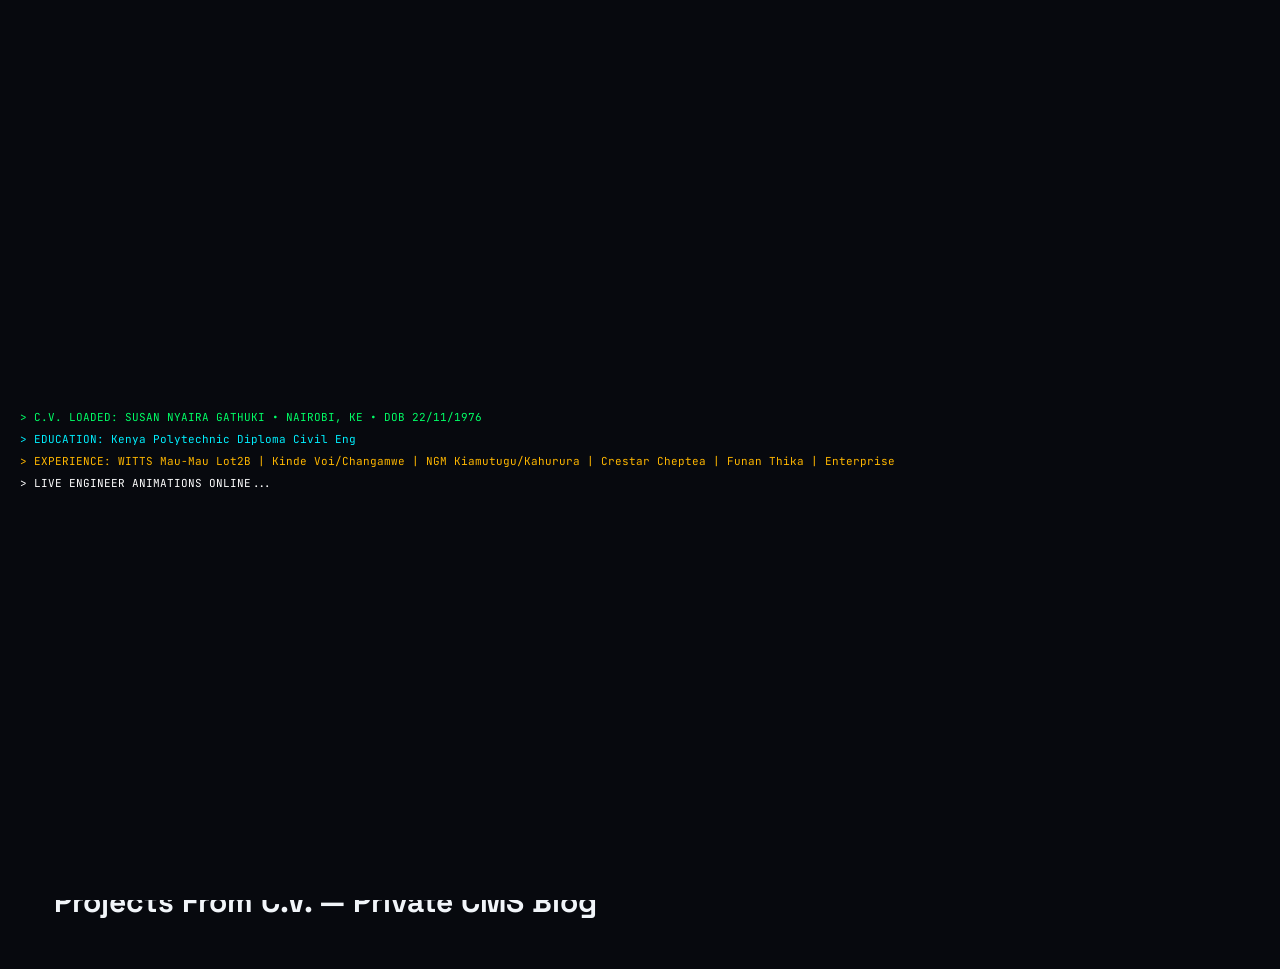
==== commit 4702e754: "Make CMS private admin controlled, real photo via private CMS in SYS-01 box, hide public CMS button," ====
--- a/index.html
+++ b/index.html
@@ -1,27 +1,23 @@
-<!DOCTYPE html><html lang="en"><head><meta charset="UTF-8"><meta name="viewport" content="width=device-width,initial-scale=1.0"><title>SUSAN NYAIRA GATHUKI | C.V. Portfolio - Civil Engineer</title>
+<!DOCTYPE html><html lang="en"><head><meta charset="UTF-8"><meta name="viewport" content="width=device-width,initial-scale=1.0"><title>SUSAN NYAIRA GATHUKI | C.V. Portfolio</title>
 <link href="https://fonts.googleapis.com/css2?family=Space+Grotesk:wght@700;800&family=JetBrains+Mono:wght@400;700&display=swap" rel="stylesheet">
 <style>
-:root{--bg:#07090e;--card:#101525;--cyan:#00f0ff;--amber:#ffb700;--green:#00ff66;--muted:#64748b;--text:#f1f5f9}
-*{margin:0;padding:0;box-sizing:border-box}body{background:var(--bg);color:var(--text);font-family:'Space Grotesk';overflow-x:hidden;-webkit-font-smoothing:antialiased}
-canvas#field{position:fixed;inset:0;z-index:-2}
-.grid{position:fixed;inset:0;z-index:-1;background-image:linear-gradient(rgba(0,240,255,0.05) 1px,transparent 1px),linear-gradient(90deg,rgba(0,240,255,0.05) 1px,transparent 1px);background-size:42px 42px;animation:gm 22s linear infinite}
+:root{--bg:#07090e;--card:#101525;--cyan:#00f0ff;--amber:#ffb700;--green:#00ff66;--muted:#64748b}
+*{margin:0;padding:0;box-sizing:border-box}body{background:var(--bg);color:#f1f5f9;font-family:'Space Grotesk';overflow-x:hidden}
+canvas#field{position:fixed;inset:0;z-index:-2}.grid{position:fixed;inset:0;z-index:-1;background-image:linear-gradient(rgba(0,240,255,0.05) 1px,transparent 1px),linear-gradient(90deg,rgba(0,240,255,0.05) 1px,transparent 1px);background-size:42px 42px;animation:gm 22s linear infinite}
 @keyframes gm{to{background-position:42px 42px}}
-#boot{position:fixed;inset:0;background:var(--bg);z-index:9999;padding:20px;display:flex;flex-direction:column;justify-content:center;gap:8px;font-family:'JetBrains Mono';font-size:11px}
-.boot{opacity:0;transform:translateX(-12px)}
+#boot{position:fixed;inset:0;background:var(--bg);z-index:9999;padding:20px;display:flex;flex-direction:column;justify-content:center;gap:8px;font-family:'JetBrains Mono';font-size:11px}.boot{opacity:0;transform:translateX(-12px)}
 .nav{position:sticky;top:0;z-index:30;display:flex;justify-content:space-between;align-items:center;padding:12px 14px;background:rgba(7,9,14,0.88);backdrop-filter:blur(16px);border-bottom:1px solid rgba(0,240,255,0.14);font-family:'JetBrains Mono';font-size:10px}
 .dot{width:8px;height:8px;background:var(--green);border-radius:50%;box-shadow:0 0 10px var(--green);animation:pulse 1s infinite;display:inline-block}
 @keyframes pulse{50%{transform:scale(1.4)}}
 .hero{max-width:1200px;margin:auto;padding:20px 14px;display:grid;grid-template-columns:1.15fr 0.85fr;gap:18px}
 @media(max-width:860px){.hero{grid-template-columns:1fr}}
 .eyebrow{font-family:'JetBrains Mono';font-size:8px;letter-spacing:0.28em;color:var(--amber);display:flex;flex-wrap:wrap;gap:8px}
-.title{margin-top:12px;line-height:0.88;font-weight:800}
-.line{display:block;overflow:hidden}
-.char{display:inline-block;opacity:0;transform-origin:bottom}
+.title{margin-top:12px;line-height:0.88;font-weight:800}.line{display:block;overflow:hidden}.char{display:inline-block;opacity:0;transform-origin:bottom}
 @keyframes danceIn{0%{transform:translateY(120%) rotateX(-80deg) scale(0.7);opacity:0}60%{transform:translateY(-8%) rotateX(15deg) scale(1.1);opacity:1}100%{transform:translateY(0) rotateX(0) scale(1);opacity:1}}
 .wave{animation:wave 3s ease-in-out infinite}
-@keyframes wave{0%,100%{transform:translateY(0)}50%{transform:translateY(-7px) rotate(1deg)}}
+@keyframes wave{0%,100%{transform:translateY(0)}50%{transform:translateY(-7px)}}
 .char:hover{animation:bounce 0.5s ease!important;color:var(--amber)!important}
-@keyframes bounce{0%,100%{transform:translateY(0)}50%{transform:translateY(-14px) scale(1.15)}}
+@keyframes bounce{50%{transform:translateY(-14px) scale(1.15)}}
 .desc{color:#94a3b8;font-size:12.5px;line-height:1.6;margin-top:12px}
 .site{margin-top:14px;background:linear-gradient(180deg,rgba(16,21,37,0.95),rgba(10,14,26,0.7));border:1px solid rgba(0,240,255,0.18);border-radius:14px;padding:12px;position:relative;overflow:hidden}
 .top{font-family:'JetBrains Mono';font-size:9px;color:var(--muted);display:flex;justify-content:space-between}
@@ -35,98 +31,95 @@
 .met.bar{position:absolute;bottom:0;left:0;height:3px;background:linear-gradient(90deg,var(--cyan),var(--amber));width:0}
 .sec{max-width:1200px;margin:auto;padding:34px 14px}
 .k{font-family:'JetBrains Mono';font-size:8px;letter-spacing:0.3em;color:var(--amber)}.t{font-size:clamp(20px,5vw,30px);font-weight:800;margin-top:6px}
-.cardLive{background:linear-gradient(180deg,rgba(16,21,37,0.95),rgba(10,14,26,0.7));border:1px solid rgba(0,240,255,0.13);border-radius:12px;padding:14px;transition:0.35s;position:relative;overflow:hidden}
-.cardLive:hover{transform:translateY(-4px);border-color:var(--cyan);box-shadow:0 12px 28px rgba(0,0,0,0.5),0 0 18px rgba(0,240,255,0.12)}
+.cardLive{background:linear-gradient(180deg,rgba(16,21,37,0.95),rgba(10,14,26,0.7));border:1px solid rgba(0,240,255,0.13);border-radius:12px;padding:14px;position:relative;overflow:hidden}
 .cardLive::before{content:'';position:absolute;top:0;left:-100%;width:60%;height:100%;background:linear-gradient(90deg,transparent,rgba(0,240,255,0.06),transparent);animation:sweep 3.2s infinite}
 @keyframes sweep{100%{left:200%}}
 .timeline{position:relative;margin-top:18px;padding-left:22px}
 .timeline::before{content:'';position:absolute;left:6px;top:0;bottom:0;width:2px;background:linear-gradient(180deg,var(--cyan),var(--amber));opacity:0.5}
 .tItem{position:relative;background:rgba(16,21,37,0.9);border:1px solid rgba(0,240,255,0.12);border-radius:10px;padding:12px 14px;margin-bottom:12px;opacity:0;transform:translateX(12px)}
 .tItem::before{content:'';position:absolute;left:-20px;top:16px;width:10px;height:10px;background:var(--cyan);border-radius:50%;box-shadow:0 0 10px var(--cyan)}
-.tItem.y{font-family:'JetBrains Mono';font-size:9px;color:var(--cyan)}.tItem h4{font-size:13px;margin-top:2px}.tItem p{font-size:11px;color:var(--muted);margin-top:4px;line-height:1.5}
 </style></head><body>
 <canvas id="field"></canvas><div class="grid"></div>
 <div id="boot">
-<div class="boot" style="color:var(--green)">> CURRICULUM VITAE LOADED: SUSAN NYAIRA GATHUKI • DOB 22/11/1976 • ID 20353921 • +254-723559929</div>
-<div class="boot" style="color:var(--cyan)">> EDUCATION: Kenya Polytechnic University College — Diploma Civil Eng | Kabare Girls | Gathambi Primary</div>
-<div class="boot" style="color:var(--amber)">> 2022-DATE WITTS Mau-Mau Lot2B | 2024-25 MASTERS PRICE PM | 2019-23 Kinde Voi/Changamwe | 2016-19 NGM Kiamutugu/Kahurura</div>
-<div class="boot" style="color:#fff">> 2012-16 Crestar Cheptea-Baraton | 2010-12 Funan Thika/Mukuru | 2009-10 Enterprise | 2007-09 Ministry | 2000-03 Kirinyaga Draughts Lady</div>
+<div class="boot" style="color:var(--green)">> C.V. LOADED: SUSAN NYAIRA GATHUKI • NAIROBI, KE • DOB 22/11/1976</div>
+<div class="boot" style="color:var(--cyan)">> EDUCATION: Kenya Polytechnic Diploma Civil Eng</div>
+<div class="boot" style="color:var(--amber)">> EXPERIENCE: WITTS Mau-Mau Lot2B | Kinde Voi/Changamwe | NGM Kiamutugu/Kahurura | Crestar Cheptea | Funan Thika | Enterprise</div>
+<div class="boot" style="color:#fff">> LIVE ENGINEER ANIMATIONS ONLINE...</div>
 </div>
-<div class="nav"><div>[ ENG-<span style="color:var(--cyan)">SUSAN-NYAIRA</span> ] • KERICHO, KE</div><div style="display:flex;gap:6px;align-items:center"><span class="dot"></span> LIVE FROM C.V.</div><a href="admin.html" style="color:var(--cyan);text-decoration:none;border:1px solid rgba(0,240,255,0.3);padding:5px 10px;border-radius:20px">CMS →</a></div>
+<div class="nav"><div id="logo" style="cursor:pointer" title="Tap 5x for admin">[ ENG-<span style="color:var(--cyan)">SUSAN-NYAIRA</span> ] • Nairobi, KE</div><div style="display:flex;gap:6px;align-items:center"><span class="dot"></span> LIVE FROM C.V.</div><div style="font-size:8px;color:var(--muted)">PRIVATE CMS</div></div>
 
 <section class="hero">
 <div>
 <div class="eyebrow"><span>● DIPLOMA CIVIL ENG • KENYA POLYTECHNIC</span><span>● 25 YRS SINCE 2000</span><span>● AUTOCAD • MS EXCEL</span></div>
 <h1 class="title" id="title"><span class="line" id="l1"></span><span class="line" id="l2"></span></h1>
-<p class="desc"><b style="color:#fff">Career Objective:</b> To perform well my responsibilities hence exposing my knowledge and skill to enable me gain experience and attaining my goal of becoming a Civil Engineer. <br>Lang: English, Kiswahili, Kikuyu. Christian. Female. Email: susannyaira@gmail.com</p>
+<p class="desc"><b style="color:#fff">Career Objective:</b> To perform well my responsibilities hence exposing my knowledge and skill to enable me gain experience and attaining my goal of becoming a Civil Engineer.<br>Lang: English, Kiswahili, Kikuyu. susannyaira@gmail.com • +254723559929</p>
 
 <div class="site">
-<div class="top"><span>CHAINAGE: <span id="chain" style="color:var(--cyan)">KM 0+000</span> • LIVE LEVELING • AUTOCAD CROSS SECTION</span><span style="color:var(--amber)">PLOTTING PROFILES</span></div>
+<div class="top"><span>CHAINAGE: <span id="chain" style="color:var(--cyan)">KM 0+000</span> • LIVE LEVELING</span><span style="color:var(--amber)">PLOTTING PROFILES</span></div>
 <svg class="svgBox" viewBox="0 0 400 70"><path class="path" id="roadPath" d="M10,55 Q90,12 190,36 T390,20"/><path class="tower" id="towerPath" d="M320,60 L330,10 L340,60 M325,38 L335,38 M322,50 L338,50"/><g id="levelG"><line x1="20" y1="45" x2="70" y2="45" stroke="#00f0ff" stroke-width="1.2"/><circle cx="70" cy="45" r="4" fill="none" stroke="#ffb700" stroke-width="1.2"/><line x1="70" y1="45" x2="70" y2="60" stroke="#ffb700" stroke-dasharray="3 3"/></g></svg>
 <div style="display:flex;gap:6px"><div style="flex:1;height:4px;background:rgba(255,255,255,0.08);border-radius:4px;overflow:hidden"><div id="p1" style="height:100%;width:0%;background:linear-gradient(90deg,var(--cyan),var(--amber))"></div></div><div style="flex:1;height:4px;background:rgba(255,255,255,0.08);border-radius:4px;overflow:hidden"><div id="p2" style="height:100%;width:0%;background:linear-gradient(90deg,var(--amber),var(--green))"></div></div></div>
 </div>
 
 <div class="metrics" id="metrics">
-<div class="met" data-t="25"><div class="n" id="m1">0</div><div class="l">YEARS EXPERIENCE<br>2000 → 2025 DRAUGHTS LADY TO INSPECTOR</div><div class="bar"></div></div>
-<div class="met" data-t="11"><div class="n" id="m2">0</div><div class="l">PROJECTS FROM C.V.<br>ROADS, WATER, POWER STATIONS</div><div class="bar"></div></div>
-<div class="met" data-t="6"><div class="n" id="m3">0</div><div class="l">EMPLOYERS<br>WITTS, KINDE, NGM, CRE-STAR, FUNAN, MINISTRY</div><div class="bar"></div></div>
-<div class="met" data-t="4"><div class="n" id="m4">0</div><div class="l">132/33kV SITES<br>VOI, KIAMUTUGU, KAHURURA, CHANGAMWE</div><div class="bar"></div></div>
+<div class="met" data-t="25"><div class="n" id="m1">0</div><div class="l">YEARS EXPERIENCE<br>2000 → 2025</div><div class="bar"></div></div>
+<div class="met" data-t="11"><div class="n" id="m2">0</div><div class="l">PROJECTS FROM C.V.<br>ROADS, WATER, POWER</div><div class="bar"></div></div>
+<div class="met" data-t="6"><div class="n" id="m3">0</div><div class="l">EMPLOYERS<br>WITTS, KINDE, NGM, CRE-STAR</div><div class="bar"></div></div>
+<div class="met" data-t="4"><div class="n" id="m4">0</div><div class="l">132/33kV SITES<br>VOI, KIAMUTUGU, KAHURURA</div><div class="bar"></div></div>
 </div>
 
-<div style="display:flex;gap:10px;margin-top:14px;flex-wrap:wrap"><button onclick="document.getElementById('exp').scrollIntoView({behavior:'smooth'})" style="padding:11px 16px;border-radius:8px;background:var(--cyan);color:#000;font-family:'JetBrains Mono';font-size:11px;font-weight:700;border:none;cursor:pointer">VIEW FULL C.V. TIMELINE →</button><a href="admin.html" style="padding:11px 16px;border-radius:8px;background:rgba(255,255,255,0.06);border:1px solid rgba(255,255,255,0.12);color:#fff;font-family:'JetBrains Mono';font-size:11px;text-decoration:none">CMS • ADD REAL PHOTO + BLOG</a></div>
+<button onclick="document.getElementById('exp').scrollIntoView({behavior:'smooth'})" style="margin-top:14px;padding:11px 16px;border-radius:8px;background:var(--cyan);color:#000;font-family:'JetBrains Mono';font-size:11px;font-weight:700;border:none;cursor:pointer">VIEW FULL C.V. TIMELINE →</button>
 </div>
 
-<div class="cardLive">
+<!-- THIS IS THE PLACE YOU MARKED - NOW CMS CONTROLLED -->
+<div class="cardLive" id="profileCard">
 <div style="display:flex;justify-content:space-between;font-family:'JetBrains Mono';font-size:9px"><span style="color:var(--cyan);border:1px solid rgba(0,240,255,0.3);padding:3px 7px;border-radius:4px">SYS-01 // LIVE PROFILE • C.V. VERIFIED</span><span style="color:var(--green)">● LIVE</span></div>
-<div style="width:100%;aspect-ratio:1;border-radius:12px;background:radial-gradient(100% 100% at 30% 20%,#1c2540,#0b0f1a);border:1px solid rgba(255,255,255,0.08);overflow:hidden;margin-top:10px;display:flex;align-items:center;justify-content:center;position:relative"><img id="realPhoto" style="width:100%;height:100%;object-fit:cover;display:none"><div id="ph" style="text-align:center"><div style="font-size:42px">👷🏾‍♀️</div><div style="font-family:'JetBrains Mono';font-size:9px;color:#64748b;margin-top:6px">REAL PHOTO VIA CMS<br>SUSAN NYAIRA GATHUKI</div></div></div>
-<div style="margin-top:10px;font-family:'JetBrains Mono';font-size:10px;line-height:1.6;color:#94a3b8"><div>📞 +254-723559929</div><div>✉️ susannyaira@gmail.com</div><div>🆔 20353921 • DOB 22/11/1976</div><div>📚 Kabare Girls • Gathambi Primary</div><div style="margin-top:6px;color:var(--amber)">REF: Eng. Ephraim Ruitha 0729669860 • Eng. E.H. Mugo 0725202378 • Eng. James Kibiru 0722499491</div></div>
+<div style="width:100%;aspect-ratio:1;border-radius:12px;background:radial-gradient(100% 100% at 30% 20%,#1c2540,#0b0f1a);border:1px solid rgba(255,255,255,0.08);overflow:hidden;margin-top:10px;display:flex;align-items:center;justify-content:center;position:relative">
+<img id="realPhoto" style="width:100%;height:100%;object-fit:cover;display:none"><div id="ph" style="text-align:center;padding:20px"><div style="font-size:48px">👷🏾‍♀️</div><div style="font-family:'JetBrains Mono';font-size:10px;color:#64748b;margin-top:8px;line-height:1.4">REAL PHOTO VIA PRIVATE CMS<br>SUSAN NYAIRA GATHUKI<br><span style="font-size:8px;color:var(--cyan)">Admin uploads here → private</span></div></div>
+<div id="liveRing" style="position:absolute;inset:-2px;border:2px dashed rgba(0,240,255,0.25);border-radius:12px;animation:spin 18s linear infinite"></div>
+</div>
+<div style="margin-top:10px;font-family:'JetBrains Mono';font-size:10px;line-height:1.6;color:#94a3b8"><div>📞 +254-723559929</div><div>✉️ susannyaira@gmail.com</div><div>🆔 20353921 • DOB 22/11/1976 • Nairobi, KE</div><div style="margin-top:6px;color:var(--amber);font-size:9px">REF: Eng. Ephraim Ruitha 0729669860 • Eng. E.H. Mugo 0725202378 • Eng. James Kibiru 0722499491</div></div>
 </div>
 </section>
 
-<section class="sec"><div class="k">01 // EDUCATION & OBJECTIVE</div><div class="t">From Real C.V.</div><div style="display:grid;grid-template-columns:1fr 1fr;gap:12px;margin-top:14px"><div class="cardLive"><div style="font-family:'JetBrains Mono';font-size:9px;color:var(--cyan)">EDUCATION</div><h4 style="font-size:13px;margin-top:6px">Kenya Polytechnic University College</h4><p style="font-size:11px;color:var(--muted);margin-top:4px">Diploma in Civil Engineering<br>Kabare Girls Secondary School — KCSE<br>Gathambi Primary School — KCPE</p></div><div class="cardLive"><div style="font-family:'JetBrains Mono';font-size:9px;color:var(--amber)">COMPUTER & LEADERSHIP</div><h4 style="font-size:13px;margin-top:6px">Ms Word, Ms Excel, AUTOCAD</h4><p style="font-size:11px;color:var(--muted);margin-top:4px">Leadership: Supervisor at Funan & Kirima, Prefect 3 years secondary.<br>Communication: Radio calls & telephone.<br>Voluntary: Church visits to less fortunate & sick.</p></div></div></section>
+<section id="exp" class="sec"><div class="k">02 // WORK EXPERIENCE • 11 POSITIONS • REAL C.V.</div><div class="t">Verified Timeline — Live Drawing</div><div class="timeline" id="timeline"></div></section>
 
-<section id="exp" class="sec"><div class="k">02 // WORK EXPERIENCE • 11 POSITIONS • REAL C.V. TIMELINE</div><div class="t">Verified Experience — Live Drawing</div><div class="timeline" id="timeline"></div></section>
+<section class="sec"><div class="k">03 // DEPLOYED INFRASTRUCTURE • REAL PROJECTS ONLY</div><div class="t">Projects From C.V. — Private CMS Blog</div><div id="grid" style="display:grid;grid-template-columns:1fr;gap:12px;margin-top:14px"></div></section>
 
-<section class="sec"><div class="k">03 // DEPLOYED INFRASTRUCTURE • REAL PROJECTS ONLY • NO FAKE</div><div class="t">Projects From C.V. — CMS Blog</div><div id="grid" style="display:grid;grid-template-columns:1fr;gap:12px;margin-top:14px"></div></section>
+<style>@keyframes spin{to{transform:rotate(360deg)}}</style>
+<script>
+// SECRET ADMIN ACCESS - Tap logo 5 times
+let taps=0;document.getElementById('logo').addEventListener('click',()=>{taps++;if(taps>=5){window.location.href='admin.html';}setTimeout(()=>taps=0,2000);});
 
-<script>
-// BOOT LIVE
+// BOOT
 document.querySelectorAll('.boot').forEach((b,i)=>{setTimeout(()=>{b.style.transition='all 0.55s cubic-bezier(0.16,1,0.3,1)';b.style.opacity='1';b.style.transform='translateX(0)';},150+i*200)});
-setTimeout(()=>{const el=document.getElementById('boot');el.style.transition='all 0.75s cubic-bezier(0.16,1,0.3,1)';el.style.transform='translateY(-100%)';el.style.opacity='0';start();},2400);
-function danceText(txt,id){const c=document.getElementById(id);c.innerHTML='';[...txt].forEach((ch,i)=>{const s=document.createElement('span');s.className='char';s.textContent=ch===' '? '\u00A0' : ch;s.style.animation=`danceIn 0.85s cubic-bezier(0.16,1,0.3,1) ${i*0.042}s both`;c.appendChild(s);setTimeout(()=>{s.classList.add('wave');s.style.animationDelay=(i*0.07)+'s';},1100+i*42);});}
-function start(){danceText('Eng. Susan','l1');setTimeout(()=>danceText('Nyaira Gathuki','l2'),500);counters();engineer();timelineDraw();projectsRender();}
+setTimeout(()=>{const el=document.getElementById('boot');el.style.transition='all 0.75s cubic-bezier(0.16,1,0.3,1)';el.style.transform='translateY(-100%)';el.style.opacity='0';start();},2200);
+function danceText(txt,id){const c=document.getElementById(id);c.innerHTML='';[...txt].forEach((ch,i)=>{const s=document.createElement('span');s.className='char';s.textContent=ch===' '?'\u00A0':ch;s.style.animation=`danceIn 0.85s cubic-bezier(0.16,1,0.3,1) ${i*0.042}s both`;c.appendChild(s);setTimeout(()=>{s.classList.add('wave');s.style.animationDelay=(i*0.07)+'s';},1100+i*42);});}
+function start(){danceText('Eng. Susan','l1');setTimeout(()=>danceText('Nyaira Gathuki','l2'),500);counters();engineer();timelineDraw();projectsRender();loadPhoto();}
 function counters(){document.querySelectorAll('.met').forEach((met,i)=>{setTimeout(()=>{met.style.transition='all 0.6s cubic-bezier(0.16,1,0.3,1)';met.style.opacity='1';met.style.transform='translateY(0)';},i*100);const tgt=parseInt(met.dataset.t);let cur=0;const inc=tgt/70;const nid=met.querySelector('.n').id;const iv=setInterval(()=>{cur+=inc;if(cur>=tgt){cur=tgt;clearInterval(iv);}document.getElementById(nid).textContent=Math.floor(cur);},20);const bar=met.querySelector('.bar');setTimeout(()=>{bar.style.transition='width 1.5s ease';bar.style.width='100%';},i*100+180);});}
 function engineer(){const r=document.getElementById('roadPath'),t=document.getElementById('towerPath');setTimeout(()=>{r.style.transition='stroke-dashoffset 2.4s ease';r.style.strokeDashoffset='0';t.style.transition='stroke-dashoffset 1.6s ease 0.3s';t.style.strokeDashoffset='0';},80);let x=10;setInterval(()=>{x+=1.3;if(x>370)x=10;document.getElementById('levelG').setAttribute('transform',`translate(${x},0)`);document.getElementById('chain').textContent=`KM ${Math.floor(x/30)}+${String(Math.floor((x%30)*10)).padStart(3,'0')}`;document.getElementById('p1').style.width=(x/390*100)+'%';document.getElementById('p2').style.width=((x+70)%390/390*100)+'%';},35);}
-// CANVAS POWER GRID
 const canvas=document.getElementById('field'),ctx=canvas.getContext('2d');function rs(){canvas.width=innerWidth;canvas.height=innerHeight}rs();addEventListener('resize',rs);const pts=[...Array(50)].map(()=>({x:Math.random()*innerWidth,y:Math.random()*innerHeight,vx:(Math.random()-0.5)*0.5,vy:(Math.random()-0.5)*0.5}));(function loop(){ctx.clearRect(0,0,canvas.width,canvas.height);pts.forEach(p=>{p.x+=p.vx;p.y+=p.vy;if(p.x<0||p.x>canvas.width)p.vx*=-1;if(p.y<0||p.y>canvas.height)p.vy*=-1;ctx.beginPath();ctx.arc(p.x,p.y,1.1,0,6.28);ctx.fillStyle='rgba(0,240,255,0.6)';ctx.fill();});for(let i=0;i<pts.length;i++)for(let j=i+1;j<pts.length;j++){const dx=pts[i].x-pts[j].x,dy=pts[i].y-pts[j].y,d=Math.hypot(dx,dy);if(d<120){ctx.beginPath();ctx.moveTo(pts[i].x,pts[i].y);ctx.lineTo(pts[j].x,pts[j].y);ctx.strokeStyle=`rgba(0,240,255,${0.15*(1-d/120)})`;ctx.lineWidth=0.5;ctx.stroke();}}requestAnimationFrame(loop);})();
-// REAL CV TIMELINE
 const exps=[
-  {y:'FEB 2022 - DATE',t:'WITTS CONSULTING ENGINEERS — Inspector of Works',d:'Project: Construction Mau-mau Road Lot 2B. Duties: Supervision earth works, concrete works, pavement layers, daily reports, safety precautions.'},
-  {y:'MAR 2024 - FEB 2025',t:'MASTERS PRICE SUPPLIERS LTD — Project Manager',d:'Managing/supervision workers, daily reports, program of works, payment certs, work schedules, safety, quality as specified, community wayleaves.'},
-  {y:'JUN 2019 - JUN 2023',t:'Kinde Engineering Works Ltd — Project Manager',d:'Project: Rehabilitation of 132/33kV sub-station at Voi + design supply relocation towers at Changamwe roundabout. Manage schedules, supervision foremen/masons/carpenters, daily/weekly/monthly reports, payment certs, safety, quality, incidents, liaison head office.'},
-  {y:'JUN 2016 - MAY 2019',t:'NGM COMPANY LTD — Projects Supervisor',d:'Project: Construction of 132/33kV power station at Kiamutugu and Kahurura. Manage schedules, supervision, reports, payment certs, safe environment, quality per spec, incidents, safety training.'},
-  {y:'SEP 2012 - 2016',t:'Crestar Consulting Engineers — Senior Inspector of Roads Works',d:'Project: Construction of Cheptea Baraton Kimondi. Inspection Earthworks, Subbase, Base, Concrete, Asphalt. Site meetings minutes, daily/weekly/monthly reports, safety, HIV training seminars.'},
-  {y:'JUN 2010 - AUG 2012',t:'Funan Construction Company — Quantity Surveyor/Project Supervisor',d:'Projects: Relocation water/sewer pipes at Thika road + supply water/sewer line Mukuru kwa Jenga informal settlement. Daily reports, measurement, progress, program per BoQ, standards, payment certs, fittings procurement, pressure testing sterilizing, designs, profiles, layout, setting levels, community wayleave.'},
-  {y:'MAR 2009 - MAY 2010',t:'Crestar Consulting Engineers — Inspector Road Works',d:'Project: Rehabilitation of enterprise road. Inspection drainage works, culverts, IBDs, side slabs, asphalt works.'},
-  {y:'APR 2007 - MAR 2009',t:'Ministry of Public Works — Inspector of Works',d:'Inspection of asphalt works, estimating asphalt quantities.'},
-  {y:'2006 - 2007',t:'Funan Construction Company — Surveyor/Supervisor',d:'Project: Distributors supply water services at Ruai project. Setting out pipelines, excavation supervision, pipe laying, community wayleave engagement.'},
-  {y:'OCT 2003 - NOV 2005',t:'Kirima and Sons — Surveyor/Supervisor',d:'Controlling installation sewer line, road works, paving slabs, leveling and site work supervision.'},
-  {y:'JAN 2000 - APR 2003',t:'Kirinyaga Construction (K) Ltd — Draughts Lady',d:'Reducing levels, plotting cross sections, profiles of roads, estimating all quantities involved in road work.'},
+  {y:'FEB 2022 - DATE',t:'WITTS CONSULTING ENGINEERS — Inspector of Works',d:'Mau-mau Road Lot 2B — Supervision earth works, concrete, pavement, daily reports, safety.'},
+  {y:'MAR 2024 - FEB 2025',t:'MASTERS PRICE SUPPLIERS LTD — Project Manager',d:'Managing workers, reports, program, payment certs, schedules, safety, quality, community wayleaves.'},
+  {y:'JUN 2019 - JUN 2023',t:'Kinde Engineering — Project Manager',d:'Rehab 132/33kV Voi + tower relocation Changamwe roundabout.'},
+  {y:'JUN 2016 - MAY 2019',t:'NGM COMPANY LTD — Supervisor',d:'132/33kV Kiamutugu & Kahurura power stations.'},
+  {y:'SEP 2012 - 2016',t:'Crestar Consulting — Senior Inspector Roads',d:'Cheptea-Baraton Kimondi — earthworks, subbase, base, asphalt.'},
+  {y:'JUN 2010 - AUG 2012',t:'Funan Construction — Quantity Surveyor',d:'Thika Road water/sewer relocation + Mukuru kwa Jenga.'},
+  {y:'MAR 2009 - MAY 2010',t:'Crestar Consulting — Inspector',d:'Enterprise Road rehabilitation.'},
+  {y:'APR 2007 - MAR 2009',t:'Ministry of Public Works — Inspector',d:'Asphalt works, estimating quantities.'},
+  {y:'2006 - 2007',t:'Funan Construction — Surveyor/Supervisor',d:'Ruai water supply.'},
+  {y:'OCT 2003 - NOV 2005',t:'Kirima and Sons — Surveyor/Supervisor',d:'Sewer line, road works, paving slabs.'},
+  {y:'JAN 2000 - APR 2003',t:'Kirinyaga Construction — Draughts Lady',d:'Reducing levels, cross sections, quantity estimation.'},
 ];
-function timelineDraw(){const tl=document.getElementById('timeline');exps.forEach((e,i)=>{const div=document.createElement('div');div.className='tItem';div.innerHTML=`<div class="y">${e.y}</div><h4>${e.t}</h4><p>${e.d}</p>`;tl.appendChild(div);setTimeout(()=>{div.style.transition='all 0.6s cubic-bezier(0.16,1,0.3,1)';div.style.opacity='1';div.style.transform='translateX(0)';},700+i*160);});}
-// PROJECTS FROM REAL CV ONLY - NO FAKE IoT
+function timelineDraw(){const tl=document.getElementById('timeline');exps.forEach((e,i)=>{const div=document.createElement('div');div.className='tItem';div.innerHTML=`<div style="font-family:JetBrains Mono;font-size:9px;color:var(--cyan)">${e.y}</div><h4 style="font-size:13px;margin-top:2px">${e.t}</h4><p style="font-size:11px;color:#64748b;margin-top:4px;line-height:1.5">${e.d}</p>`;tl.appendChild(div);setTimeout(()=>{div.style.transition='all 0.6s cubic-bezier(0.16,1,0.3,1)';div.style.opacity='1';div.style.transform='translateX(0)';},700+i*140);});}
 const realProjects=[
-  {id:'ENG-002',cat:'civil',title:'Mau-Mau Road Lot 2B',desc:'Inspector of Works — WITTS CONSULTING — Supervision earthworks, concrete, pavement layers, daily reports, safety. FEB 2022 - DATE.'},
-  {id:'ENG-003',cat:'power',title:'132/33kV Voi Substation Rehab + Changamwe Towers',desc:'Project Manager — Kinde Engineering — Rehab 132/33kV Voi + relocation towers Changamwe roundabout. JUN 2019 - JUN 2023.'},
-  {id:'ENG-004',cat:'power',title:'132/33kV Kiamutugu & Kahurura Power Stations',desc:'Projects Supervisor — NGM COMPANY LTD — Construction power stations Kiamutugu & Kahurura. JUN 2016 - MAY 2019.'},
-  {id:'ENG-005',cat:'civil',title:'Cheptea-Baraton Kimondi Road',desc:'Senior Inspector — Crestar Consulting — Inspection earthworks, subbase, base, concrete, asphalt. SEP 2012 - 2016.'},
-  {id:'ENG-006',cat:'civil',title:'Thika Road Water/Sewer Relocation + Mukuru kwa Jenga',desc:'Quantity Surveyor — Funan Construction — Relocation pipes Thika Road + supply informal settlement. JUN 2010 - AUG 2012.'},
-  {id:'ENG-007',cat:'civil',title:'Enterprise Road Rehabilitation',desc:'Inspector Road Works — Crestar Consulting — Drainage, culverts, IBDs, side slabs, asphalt. MAR 2009 - MAY 2010.'},
-  {id:'ENG-008',cat:'civil',title:'Asphalt Works — Ministry of Public Works',desc:'Inspector of Works — Inspection asphalt works, estimating quantities. APR 2007 - MAR 2009.'},
-  {id:'ENG-009',cat:'water',title:'Ruai Water Supply — Distributors Supply',desc:'Surveyor/Supervisor — Funan Construction — Setting out pipelines, excavation, pipe laying, community wayleave. 2006-2007.'},
+  {id:'ENG-002',cat:'civil',title:'Mau-Mau Road Lot 2B',desc:'Inspector — WITTS — earthworks, concrete, pavement — FEB 2022-DATE'},
+  {id:'ENG-003',cat:'power',title:'132/33kV Voi + Changamwe Towers',desc:'PM — Kinde — Rehab Voi + relocation Changamwe — JUN 2019-2023'},
+  {id:'ENG-004',cat:'power',title:'132/33kV Kiamutugu & Kahurura',desc:'Supervisor — NGM — Construction power stations — 2016-2019'},
+  {id:'ENG-005',cat:'civil',title:'Cheptea-Baraton Kimondi Road',desc:'Senior Inspector — Crestar — earthworks, subbase, asphalt — 2012-2016'},
+  {id:'ENG-006',cat:'civil',title:'Thika Road Water/Sewer Relocation',desc:'QS — Funan — Thika Road + Mukuru kwa Jenga — 2010-2012'},
 ];
-function projectsRender(){const g=document.getElementById('grid');const all=JSON.parse(localStorage.getItem('eng_susan_projects')||'null')||realProjects;if(!localStorage.getItem('eng_susan_projects'))localStorage.setItem('eng_susan_projects',JSON.stringify(realProjects));g.innerHTML='';all.forEach(p=>{const d=document.createElement('div');d.className='cardLive';d.innerHTML=`<div style="font-family:JetBrains Mono;font-size:8px;color:var(--cyan);border:1px solid rgba(0,240,255,0.25);display:inline-block;padding:2px 6px;border-radius:4px">${p.id} • ${p.cat.toUpperCase()}</div><h3 style="font-size:14px;margin-top:8px">${p.title}</h3><p style="font-size:11px;color:#64748b;margin-top:4px;line-height:1.5">${p.desc}</p>${p.photos?.[0]?`<img src="${p.photos[0]}" style="width:100%;height:130px;object-fit:cover;border-radius:8px;margin-top:8px">`:''}`;g.appendChild(d);});}
-// PHOTO
-const saved=localStorage.getItem('eng_susan_photo');if(saved){const im=document.getElementById('realPhoto');im.src=saved;im.style.display='block';document.getElementById('ph').style.display='none';}
+function projectsRender(){const g=document.getElementById('grid');const all=JSON.parse(localStorage.getItem('eng_susan_projects')||'null')||realProjects;if(!localStorage.getItem('eng_susan_projects'))localStorage.setItem('eng_susan_projects',JSON.stringify(realProjects));g.innerHTML='';all.forEach(p=>{const d=document.createElement('div');d.style.cssText='background:rgba(16,21,37,0.9);border:1px solid rgba(0,240,255,0.12);border-radius:10px;padding:12px';d.innerHTML=`<div style="font-family:JetBrains Mono;font-size:8px;color:var(--cyan);border:1px solid rgba(0,240,255,0.25);display:inline-block;padding:2px 6px;border-radius:4px">${p.id} • ${p.cat.toUpperCase()}</div><h3 style="font-size:14px;margin-top:8px">${p.title}</h3><p style="font-size:11px;color:#64748b;margin-top:4px">${p.desc}</p>${p.photos?.[0]?`<img src="${p.photos[0]}" style="width:100%;height:130px;object-fit:cover;border-radius:8px;margin-top:8px">`:''}`;g.appendChild(d);});}
+function loadPhoto(){const s=localStorage.getItem('eng_susan_photo');if(s){const im=document.getElementById('realPhoto');im.src=s;im.style.display='block';document.getElementById('ph').style.display='none';}}
 </script>
 </body></html>
